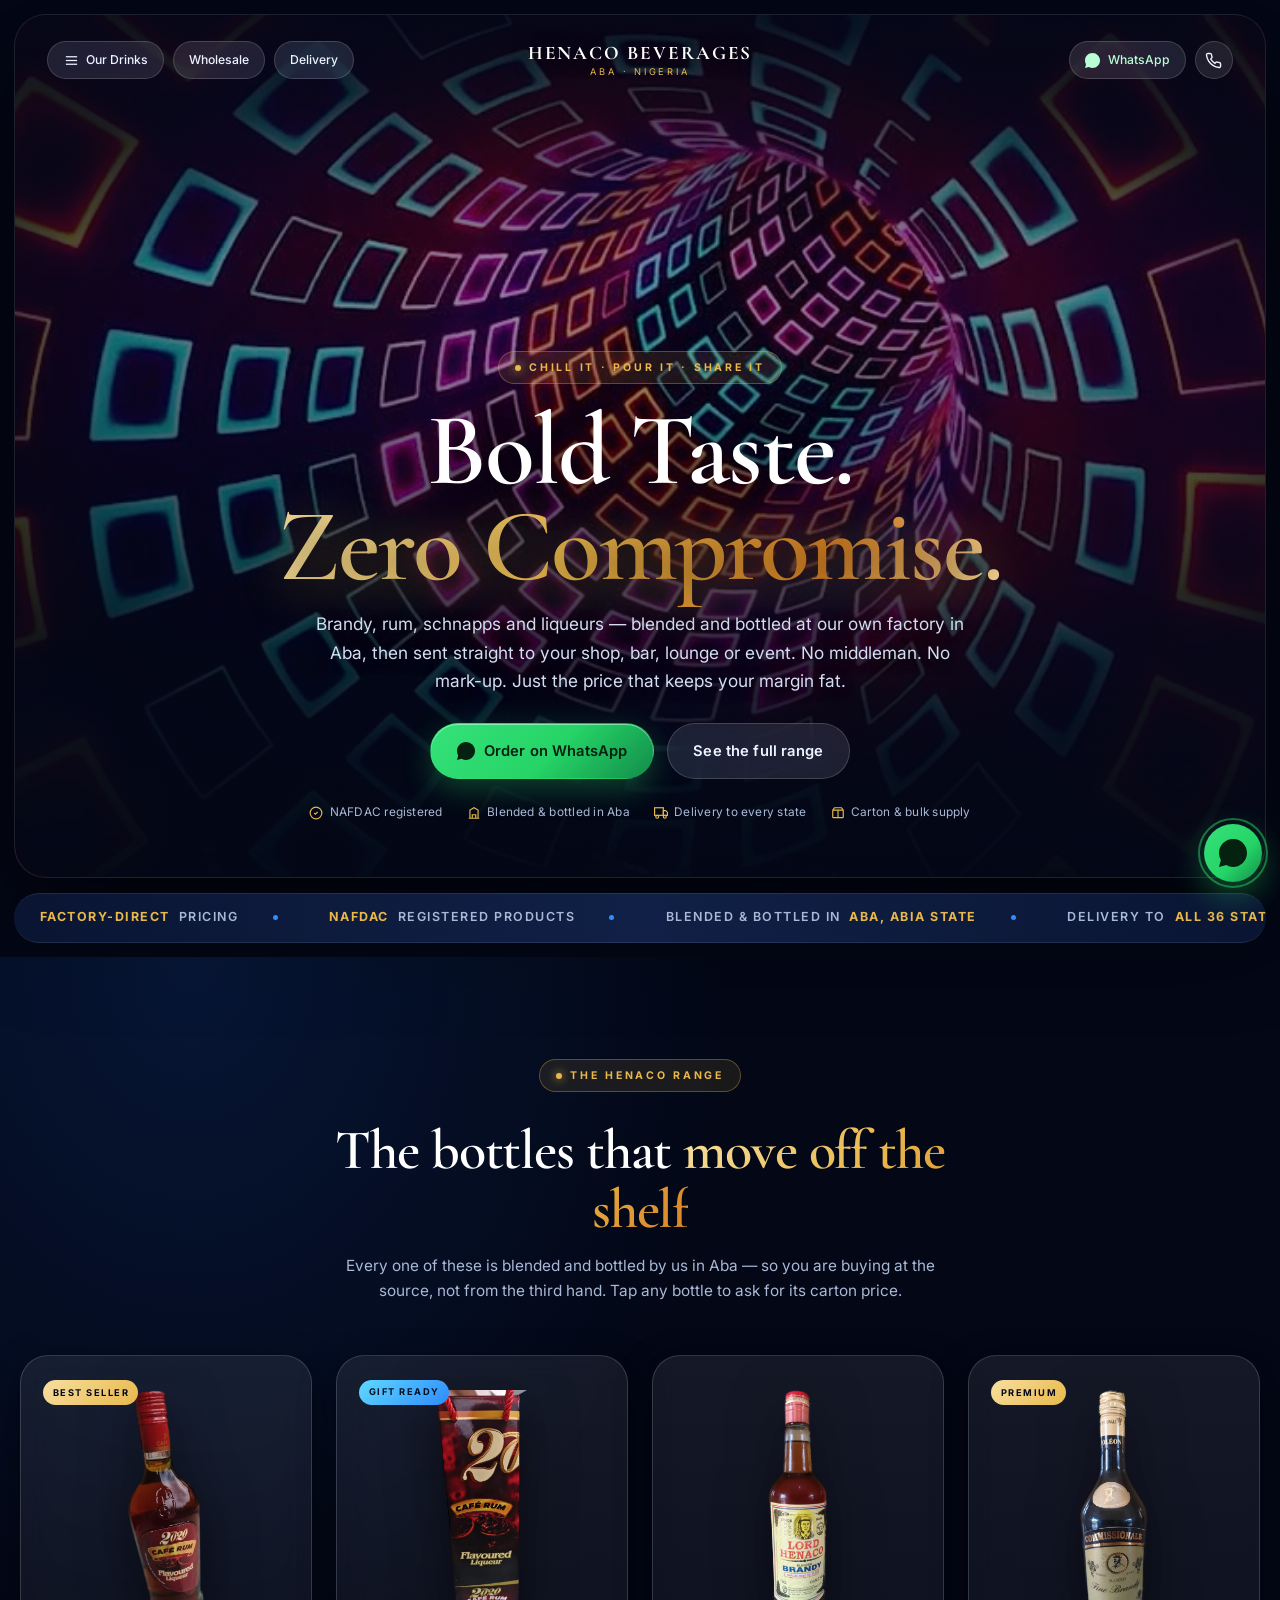
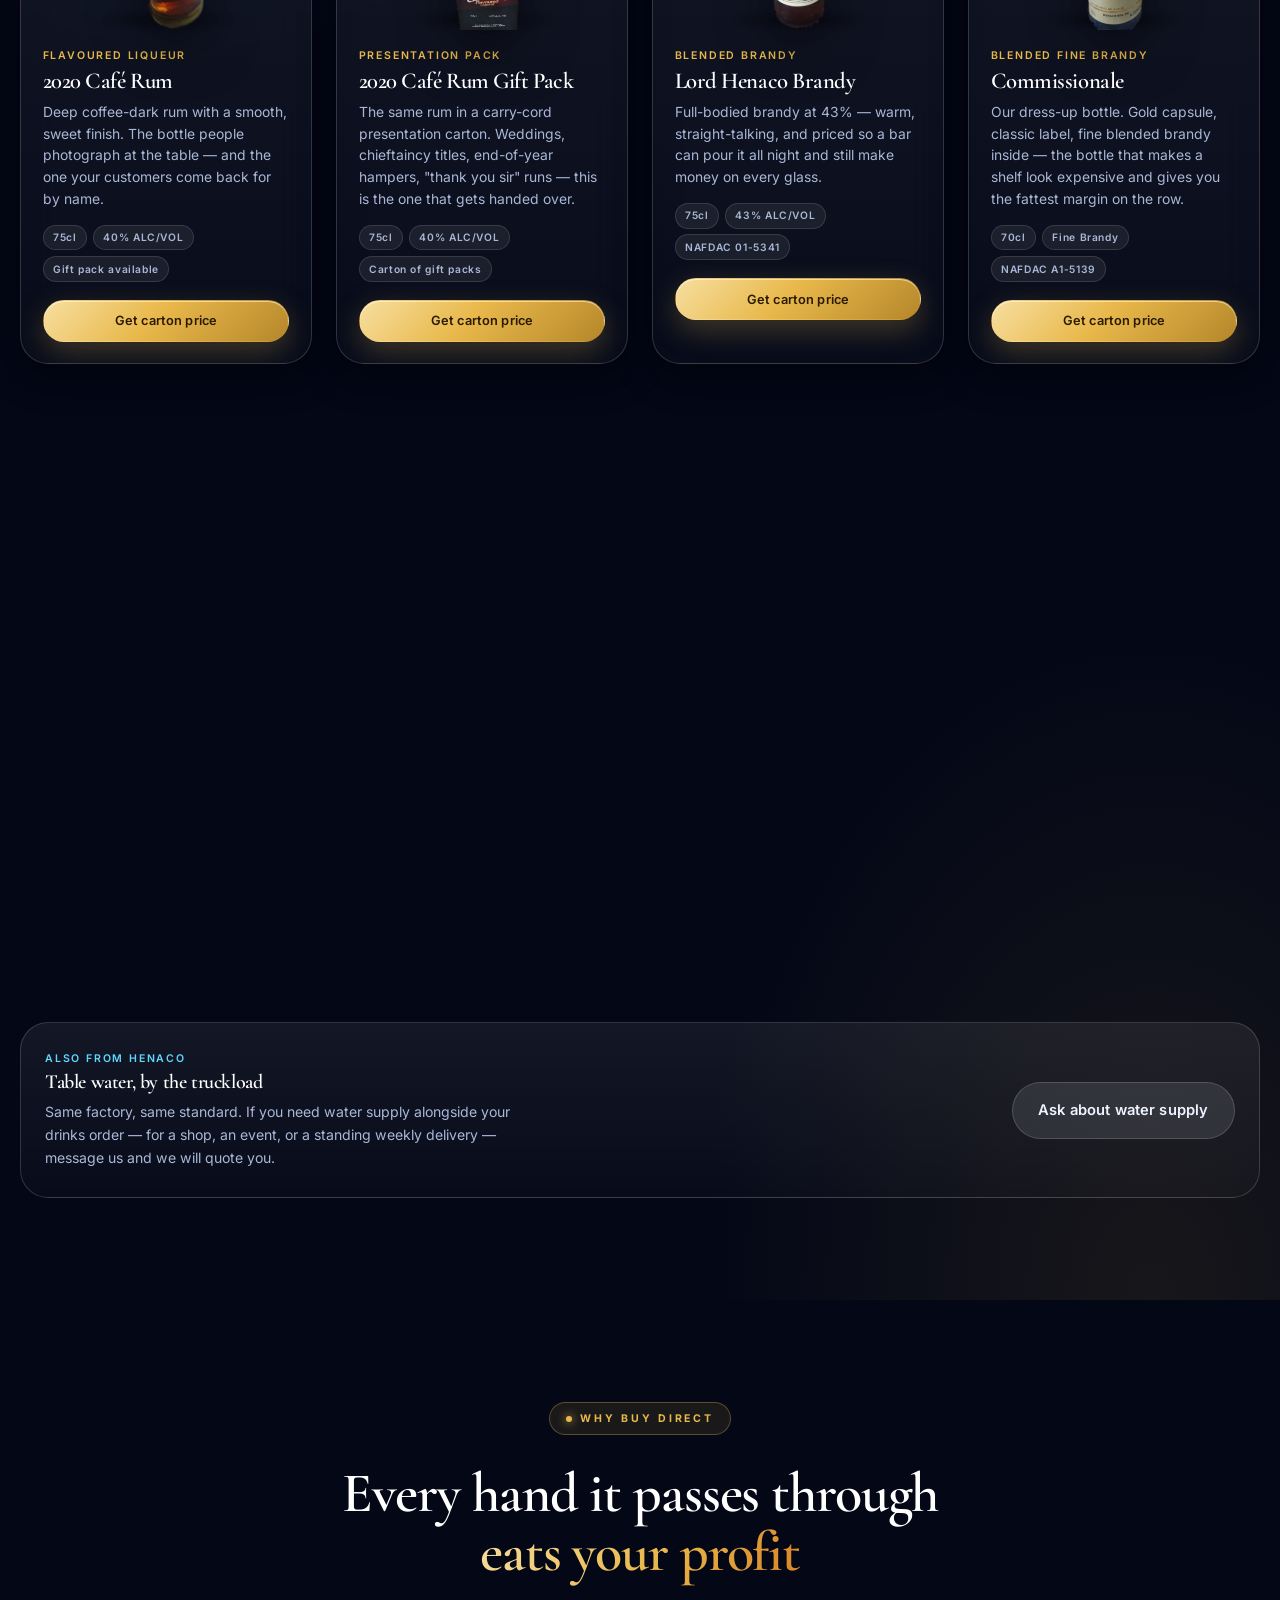
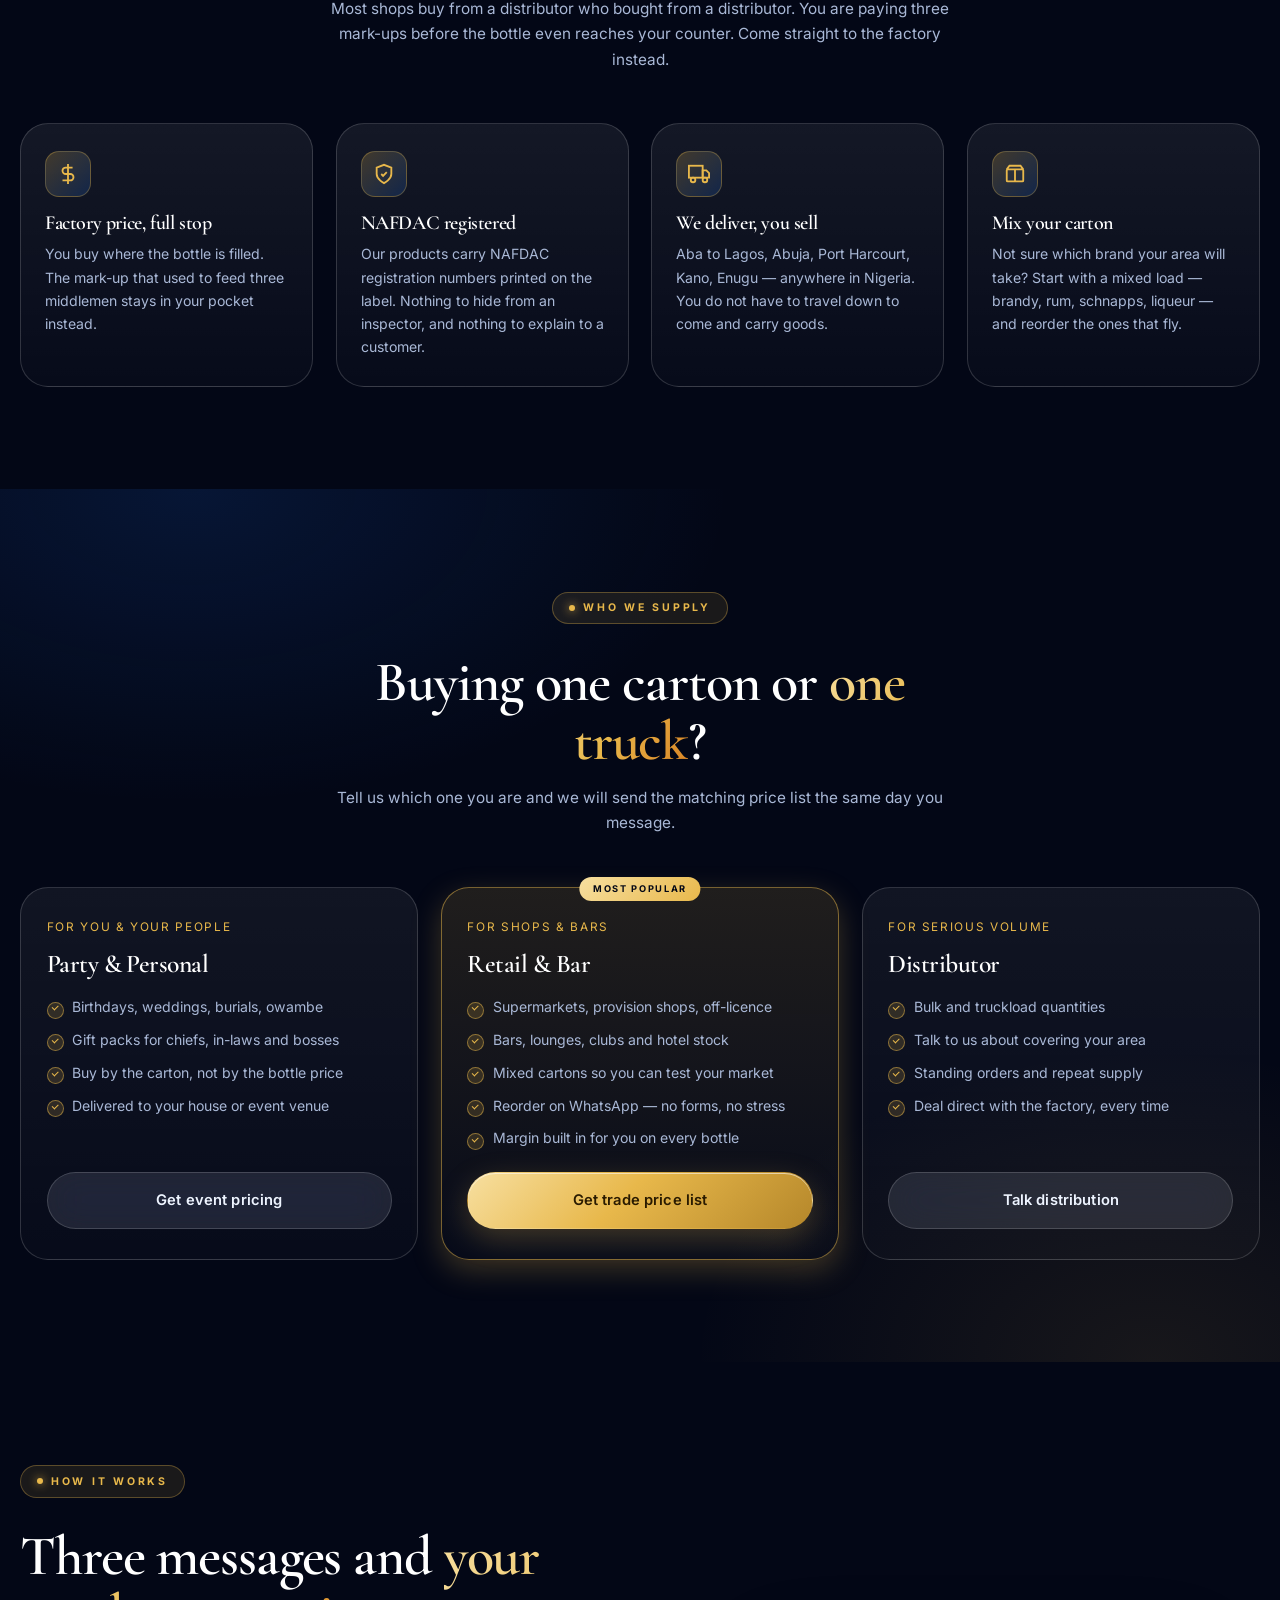
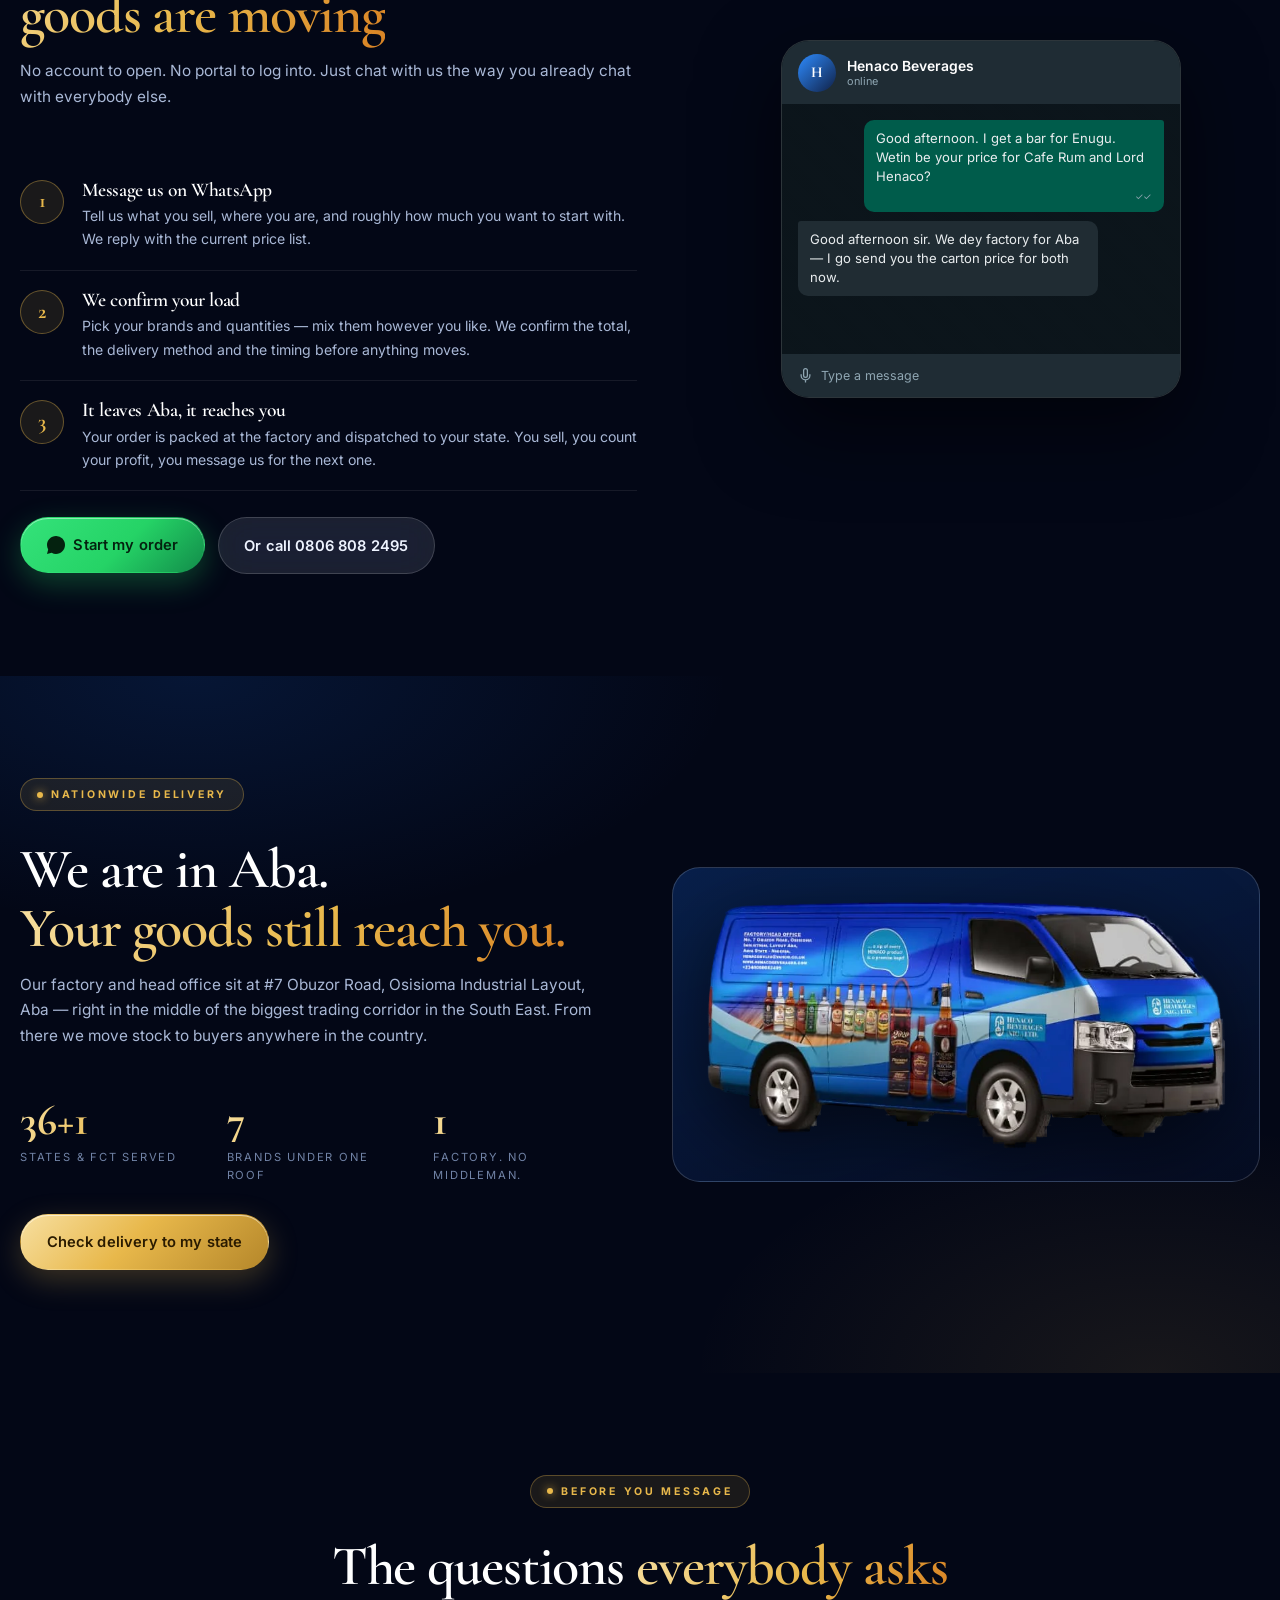
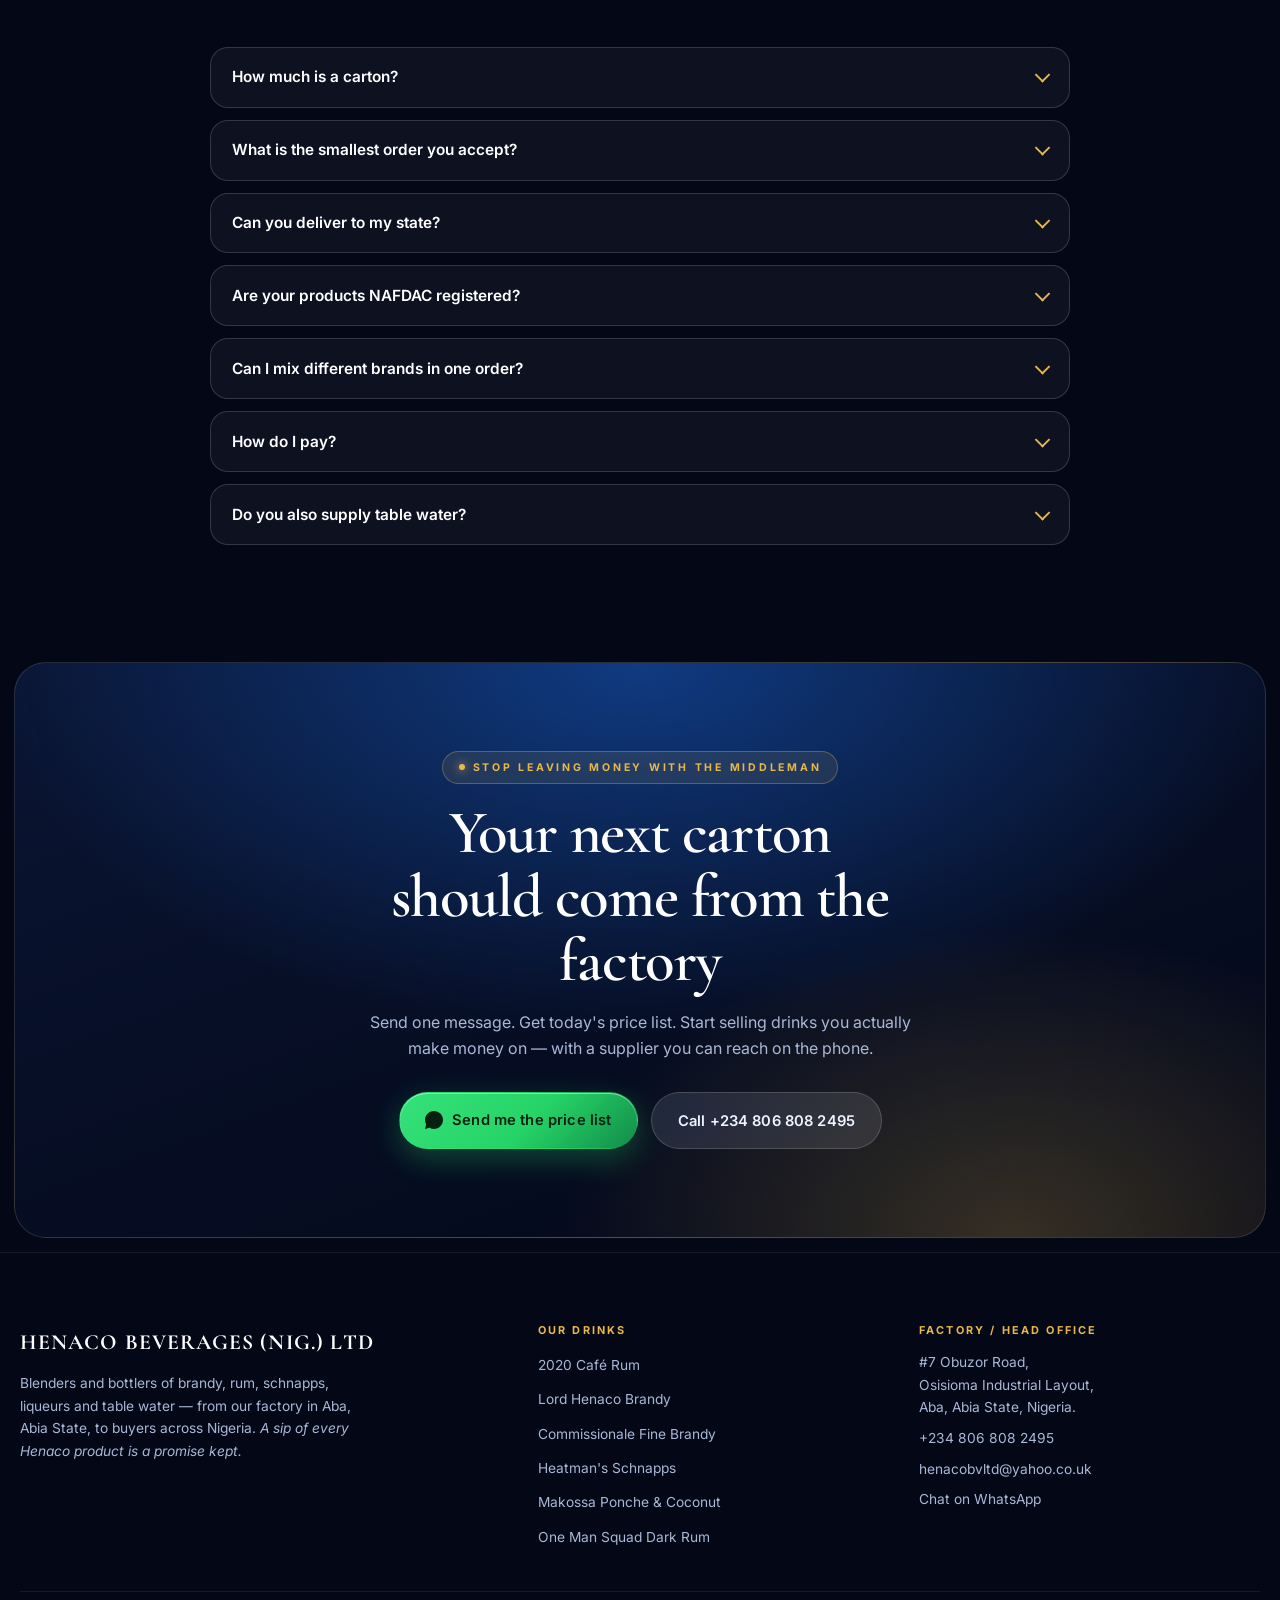
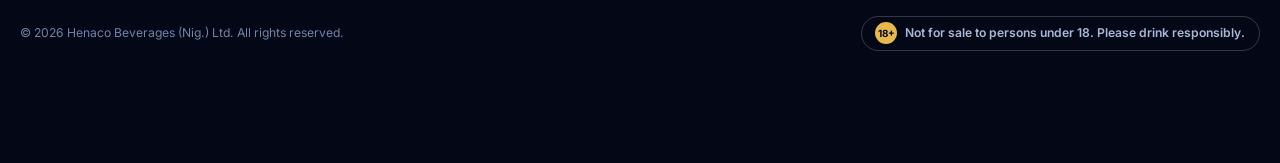
==== index.html @ 22e49f7f "feat: Henaco Beverages sales site Single-page, static, conversion-focused site for Henaco Beverages " ====
<!DOCTYPE html>
<html lang="en-NG">
<head>
<meta charset="UTF-8" />
<meta name="viewport" content="width=device-width, initial-scale=1.0" />
<meta name="theme-color" content="#060D24" />
<meta name="format-detection" content="telephone=yes" />

<title>Henaco Beverages — Brandy, Rum, Schnapps &amp; Liqueurs Direct From Our Aba Factory</title>
<meta name="description" content="Buy NAFDAC-registered brandy, rum, schnapps and liqueurs direct from the Henaco Beverages factory in Aba, Abia State. Factory prices for shops, bars, lounges and event planners. Delivery nationwide. Order on WhatsApp." />
<link rel="canonical" href="https://www.henacobeverages.com/" />

<meta property="og:type" content="website" />
<meta property="og:title" content="Henaco Beverages — Factory-Direct Spirits From Aba, Nigeria" />
<meta property="og:description" content="Brandy, rum, schnapps and liqueurs blended and bottled in Aba. Factory prices, NAFDAC registered, delivered nationwide. Order on WhatsApp." />
<meta property="og:url" content="https://www.henacobeverages.com/" />
<meta property="og:image" content="https://www.henacobeverages.com/images/scenes/refresh-poster.webp" />
<meta property="og:locale" content="en_NG" />
<meta name="twitter:card" content="summary_large_image" />

<link rel="preconnect" href="https://fonts.googleapis.com">
<link rel="preconnect" href="https://fonts.gstatic.com" crossorigin>
<link href="https://fonts.googleapis.com/css2?family=Cormorant+Garamond:wght@500;600;700&family=Inter:wght@400;500;600;700&display=swap" rel="stylesheet">
<link rel="stylesheet" href="css/theme.css" />
<link rel="icon" type="image/svg+xml" href="data:image/svg+xml,%3Csvg xmlns='http://www.w3.org/2000/svg' viewBox='0 0 100 100'%3E%3Crect width='100' height='100' rx='22' fill='%231763D6'/%3E%3Ctext x='50' y='68' font-family='Georgia' font-size='56' fill='%23E8B84B' text-anchor='middle' font-weight='700'%3EH%3C/text%3E%3C/svg%3E">

<script type="application/ld+json">
{
  "@context": "https://schema.org",
  "@type": ["LocalBusiness", "Distillery"],
  "@id": "https://www.henacobeverages.com/#business",
  "name": "Henaco Beverages (Nig.) Ltd",
  "url": "https://www.henacobeverages.com/",
  "telephone": "+2348068082495",
  "email": "henacobvltd@yahoo.co.uk",
  "image": "https://www.henacobeverages.com/images/scenes/refresh-poster.webp",
  "slogan": "Bold taste. Zero compromise.",
  "address": {
    "@type": "PostalAddress",
    "streetAddress": "#7 Obuzor Road, Osisioma Industrial Layout",
    "addressLocality": "Aba",
    "addressRegion": "Abia State",
    "addressCountry": "NG"
  },
  "areaServed": { "@type": "Country", "name": "Nigeria" },
  "makesOffer": [
    { "@type": "Offer", "itemOffered": { "@type": "Product", "name": "2020 Cafe Rum Flavoured Liqueur" } },
    { "@type": "Offer", "itemOffered": { "@type": "Product", "name": "Lord Henaco Blended Brandy" } },
    { "@type": "Offer", "itemOffered": { "@type": "Product", "name": "Commissionale Blended Fine Brandy" } },
    { "@type": "Offer", "itemOffered": { "@type": "Product", "name": "Heatman's Aromatic Schnapps" } },
    { "@type": "Offer", "itemOffered": { "@type": "Product", "name": "Makossa Blended Ponche Liqueur" } },
    { "@type": "Offer", "itemOffered": { "@type": "Product", "name": "Makossa Coconut Liqueur" } },
    { "@type": "Offer", "itemOffered": { "@type": "Product", "name": "One Man Squad Blended Dark Rum" } }
  ]
}
</script>
</head>
<body>

<!-- ============================================================
     HERO — neon vortex, bottles pulled into the tunnel
     ============================================================ -->
<header class="hero" id="top">
  <video class="hero-video" id="heroVideo"
         autoplay muted loop playsinline preload="none"
         poster="video/hero-vortex-poster.jpg"
         aria-hidden="true" tabindex="-1">
    <source src="video/hero-vortex.mp4" type="video/mp4">
  </video>

  <!-- bottles fly into the tunnel mouth from here (built by js/app.js) -->
  <div class="portal-layer" id="portalLayer" aria-hidden="true"></div>

  <div class="hero-bar">
    <div class="hero-bar-left">
      <a class="glass-chip is-menu" href="#products">
        <svg viewBox="0 0 24 24" fill="none" stroke="currentColor" stroke-width="2"><line x1="3" y1="12" x2="21" y2="12"/><line x1="3" y1="6" x2="21" y2="6"/><line x1="3" y1="18" x2="21" y2="18"/></svg>
        Our Drinks
      </a>
      <a class="glass-chip" href="#wholesale">Wholesale</a>
      <a class="glass-chip" href="#delivery">Delivery</a>
    </div>

    <div class="brandmark">
      <strong>Henaco Beverages</strong>
      <small>Aba · Nigeria</small>
    </div>

    <div class="hero-bar-right">
      <a class="glass-chip is-wa" data-wa="Hello Henaco Beverages, I saw your website and I want to place an order. Please send me your current price list." href="#" target="_blank" rel="noopener">
        <svg viewBox="0 0 24 24" fill="currentColor"><path d="M20.52 3.48A11.78 11.78 0 0 0 12 0C5.37 0 0 5.37 0 12c0 2.11.55 4.17 1.6 5.99L0 24l6.2-1.63A11.95 11.95 0 0 0 12 24c6.63 0 12-5.37 12-12 0-3.2-1.25-6.21-3.48-8.52z"/></svg>
        WhatsApp
      </a>
      <a class="glass-icon-btn" href="tel:+2348068082495" aria-label="Call Henaco Beverages">
        <svg viewBox="0 0 24 24" fill="none" stroke="currentColor" stroke-width="2"><path d="M22 16.92v3a2 2 0 0 1-2.18 2 19.79 19.79 0 0 1-8.63-3.07 19.5 19.5 0 0 1-6-6 19.79 19.79 0 0 1-3.07-8.67A2 2 0 0 1 4.11 2h3a2 2 0 0 1 2 1.72c.13.96.37 1.9.72 2.8a2 2 0 0 1-.45 2.11L8.09 9.91a16 16 0 0 0 6 6l1.27-1.27a2 2 0 0 1 2.11-.45c.9.35 1.84.59 2.8.72A2 2 0 0 1 22 16.92z"/></svg>
      </a>
    </div>
  </div>

  <div class="hero-body">
    <span class="eyebrow">Chill it · Pour it · Share it</span>
    <h1>Bold Taste.<br><span class="glow">Zero Compromise.</span></h1>
    <p class="sub">
      Brandy, rum, schnapps and liqueurs — blended and bottled at our own factory
      in Aba, then sent straight to your shop, bar, lounge or event.
      No middleman. No mark-up. Just the price that keeps your margin fat.
    </p>

    <div class="btn-row">
      <a class="btn btn-whatsapp" data-wa="Hello Henaco Beverages, I saw your website and I want to place an order. Please send me your current price list." href="#" target="_blank" rel="noopener">
        <svg viewBox="0 0 24 24" fill="currentColor"><path d="M20.52 3.48A11.78 11.78 0 0 0 12 0C5.37 0 0 5.37 0 12c0 2.11.55 4.17 1.6 5.99L0 24l6.2-1.63A11.95 11.95 0 0 0 12 24c6.63 0 12-5.37 12-12 0-3.2-1.25-6.21-3.48-8.52z"/></svg>
        Order on WhatsApp
      </a>
      <a class="btn btn-glass" href="#products">See the full range</a>
    </div>

    <div class="hero-proof">
      <span><svg viewBox="0 0 24 24" fill="none" stroke="currentColor" stroke-width="2"><path d="M9 12l2 2 4-4"/><circle cx="12" cy="12" r="10"/></svg> NAFDAC registered</span>
      <span><svg viewBox="0 0 24 24" fill="none" stroke="currentColor" stroke-width="2"><path d="M3 21h18M5 21V7l7-4 7 4v14M9 21v-6h6v6"/></svg> Blended &amp; bottled in Aba</span>
      <span><svg viewBox="0 0 24 24" fill="none" stroke="currentColor" stroke-width="2"><rect x="1" y="3" width="15" height="13"/><path d="M16 8h4l3 3v5h-7z"/><circle cx="5.5" cy="18.5" r="2.5"/><circle cx="18.5" cy="18.5" r="2.5"/></svg> Delivery to every state</span>
      <span><svg viewBox="0 0 24 24" fill="none" stroke="currentColor" stroke-width="2"><path d="M20 7H4a1 1 0 0 0-1 1v11a1 1 0 0 0 1 1h16a1 1 0 0 0 1-1V8a1 1 0 0 0-1-1zM3 7l3-4h12l3 4M12 7v13"/></svg> Carton &amp; bulk supply</span>
    </div>
  </div>
</header>

<!-- ============================================================
     TRUST MARQUEE
     ============================================================ -->
<div class="marquee" aria-hidden="true">
  <div class="marquee-track" id="marqueeTrack">
    <span><b>Factory-direct</b> pricing</span>
    <span><b>NAFDAC</b> registered products</span>
    <span>Blended &amp; bottled in <b>Aba, Abia State</b></span>
    <span>Delivery to <b>all 36 states + FCT</b></span>
    <span><b>7 brands</b>, one supplier</span>
    <span>Mixed cartons <b>welcome</b></span>
    <span>Bars · Lounges · Supermarkets · <b>Event planners</b></span>
  </div>
</div>

<!-- ============================================================
     PRODUCTS
     ============================================================ -->
<main>
<section class="section section-tint" id="products">
  <div class="container">
    <div class="section-head center reveal">
      <span class="eyebrow">The Henaco range</span>
      <h2>The bottles that <span class="glow">move off the shelf</span></h2>
      <p>
        Every one of these is blended and bottled by us in Aba — so you are buying at the
        source, not from the third hand. Tap any bottle to ask for its carton price.
      </p>
    </div>

    <div class="grid prod-grid" id="prodGrid">

      <article class="prod reveal" data-tilt>
        <div class="prod-media">
          <span class="prod-tag">Best seller</span>
          <img src="images/products/cafe-rum-2020.webp" alt="2020 Café Rum Flavoured Liqueur, 75cl bottle" loading="lazy" width="286" height="869">
        </div>
        <span class="kind">Flavoured Liqueur</span>
        <h3>2020 Café Rum</h3>
        <p class="pitch">Deep coffee-dark rum with a smooth, sweet finish. The bottle people photograph at the table — and the one your customers come back for by name.</p>
        <div class="prod-spec"><b>75cl</b><b>40% ALC/VOL</b><b>Gift pack available</b></div>
        <a class="btn btn-gold btn-sm" data-wa="Hello Henaco Beverages, please send me the carton price for 2020 Café Rum (75cl)." href="#" target="_blank" rel="noopener">Get carton price</a>
      </article>

      <article class="prod reveal" data-tilt>
        <div class="prod-media">
          <span class="prod-tag cool">Gift ready</span>
          <img src="images/products/cafe-rum-giftpack.webp" alt="2020 Café Rum presentation gift carton with carry cord" loading="lazy" width="346" height="900">
        </div>
        <span class="kind">Presentation Pack</span>
        <h3>2020 Café Rum Gift Pack</h3>
        <p class="pitch">The same rum in a carry-cord presentation carton. Weddings, chieftaincy titles, end-of-year hampers, "thank you sir" runs — this is the one that gets handed over.</p>
        <div class="prod-spec"><b>75cl</b><b>40% ALC/VOL</b><b>Carton of gift packs</b></div>
        <a class="btn btn-gold btn-sm" data-wa="Hello Henaco Beverages, please send me the carton price for the 2020 Café Rum Gift Pack." href="#" target="_blank" rel="noopener">Get carton price</a>
      </article>

      <article class="prod reveal" data-tilt>
        <div class="prod-media">
          <img src="images/products/lord-henaco-brandy.webp" alt="Lord Henaco Blended Brandy, 75cl bottle" loading="lazy" width="228" height="900">
        </div>
        <span class="kind">Blended Brandy</span>
        <h3>Lord Henaco Brandy</h3>
        <p class="pitch">Full-bodied brandy at 43% — warm, straight-talking, and priced so a bar can pour it all night and still make money on every glass.</p>
        <div class="prod-spec"><b>75cl</b><b>43% ALC/VOL</b><b>NAFDAC 01-5341</b></div>
        <a class="btn btn-gold btn-sm" data-wa="Hello Henaco Beverages, please send me the carton price for Lord Henaco Blended Brandy (75cl)." href="#" target="_blank" rel="noopener">Get carton price</a>
      </article>

      <article class="prod reveal" data-tilt>
        <div class="prod-media">
          <span class="prod-tag">Premium</span>
          <img src="images/products/commissionale-brandy.webp" alt="Commissionale Blended Fine Brandy, 70cl bottle" loading="lazy" width="257" height="900">
        </div>
        <span class="kind">Blended Fine Brandy</span>
        <h3>Commissionale</h3>
        <p class="pitch">Our dress-up bottle. Gold capsule, classic label, fine blended brandy inside — the bottle that makes a shelf look expensive and gives you the fattest margin on the row.</p>
        <div class="prod-spec"><b>70cl</b><b>Fine Brandy</b><b>NAFDAC A1-5139</b></div>
        <a class="btn btn-gold btn-sm" data-wa="Hello Henaco Beverages, please send me the carton price for Commissionale Blended Fine Brandy (70cl)." href="#" target="_blank" rel="noopener">Get carton price</a>
      </article>

      <article class="prod reveal" data-tilt>
        <div class="prod-media">
          <img src="images/products/heatmans-schnapps.webp" alt="Heatman's Aromatic Schnapps in green carton, 750ml" loading="lazy" width="277" height="772">
        </div>
        <span class="kind">Aromatic Schnapps</span>
        <h3>Heatman's Schnapps</h3>
        <p class="pitch">The ceremony bottle. Kola, introductions, libation, village meetings — when the elders ask for schnapps, this is the carton that never comes back unsold.</p>
        <div class="prod-spec"><b>750ml</b><b>40% ALC/VOL</b><b>NAFDAC 01-0160</b></div>
        <a class="btn btn-gold btn-sm" data-wa="Hello Henaco Beverages, please send me the carton price for Heatman's Aromatic Schnapps (750ml)." href="#" target="_blank" rel="noopener">Get carton price</a>
      </article>

      <article class="prod reveal" data-tilt>
        <div class="prod-media">
          <img src="images/products/makossa-ponche.webp" alt="Makossa Blended Ponche Liqueur bottle" loading="lazy" width="237" height="900">
        </div>
        <span class="kind">Blended Liqueur</span>
        <h3>Makossa Ponche</h3>
        <p class="pitch">Soft, sweet and easy — the bottle that brings in the customers who say they "don't drink strong things". Moves fastest at owambe, birthdays and Sunday hangouts.</p>
        <div class="prod-spec"><b>Ponche Liqueur</b><b>Party favourite</b></div>
        <a class="btn btn-gold btn-sm" data-wa="Hello Henaco Beverages, please send me the carton price for Makossa Blended Ponche Liqueur." href="#" target="_blank" rel="noopener">Get carton price</a>
      </article>

      <article class="prod reveal" data-tilt>
        <div class="prod-media">
          <img src="images/products/makossa-coconut.webp" alt="Makossa Coconut Liqueur bottle" loading="lazy" width="236" height="900">
        </div>
        <span class="kind">Coconut Liqueur</span>
        <h3>Makossa Coconut</h3>
        <p class="pitch">Cool, creamy coconut. Serve it chilled, mix it, or pour it over ice — the bottle the ladies at the table point at first. Stock it beside the Ponche and watch both go.</p>
        <div class="prod-spec"><b>Coconut Liqueur</b><b>NAFDAC 01-3448</b></div>
        <a class="btn btn-gold btn-sm" data-wa="Hello Henaco Beverages, please send me the carton price for Makossa Coconut Liqueur." href="#" target="_blank" rel="noopener">Get carton price</a>
      </article>

      <article class="prod reveal" data-tilt>
        <div class="prod-media">
          <span class="prod-tag">45% strong</span>
          <img src="images/products/one-man-squad.webp" alt="One Man Squad Blended Dark Rum bottle" loading="lazy" width="232" height="900">
        </div>
        <span class="kind">Blended Dark Rum</span>
        <h3>One Man Squad</h3>
        <p class="pitch">45% and proud of it. For the customer who wants something with shoulders — the small bottle that leaves the counter faster than you can restock the fridge.</p>
        <div class="prod-spec"><b>Dark Rum</b><b>45% ALC/VOL</b><b>High rotation</b></div>
        <a class="btn btn-gold btn-sm" data-wa="Hello Henaco Beverages, please send me the carton price for One Man Squad Blended Dark Rum." href="#" target="_blank" rel="noopener">Get carton price</a>
      </article>

    </div>

    <!-- water line -->
    <div class="why reveal" style="margin-top:1.5rem; display:flex; flex-wrap:wrap; align-items:center; gap:1.2rem; justify-content:space-between;">
      <div style="flex:1 1 320px;">
        <span class="kind" style="display:block;font-family:var(--sans);font-size:.66rem;font-weight:600;letter-spacing:.17em;text-transform:uppercase;color:var(--c-cyan);">Also from Henaco</span>
        <h3 style="margin-top:.3rem;">Table water, by the truckload</h3>
        <p style="font-size:.88rem;color:var(--c-ink-soft);margin-top:.4rem;max-width:52ch;">
          Same factory, same standard. If you need water supply alongside your drinks order —
          for a shop, an event, or a standing weekly delivery — message us and we will quote you.
        </p>
      </div>
      <a class="btn btn-glass" data-wa="Hello Henaco Beverages, I would like to ask about your table water supply and pricing." href="#" target="_blank" rel="noopener">Ask about water supply</a>
    </div>
  </div>
</section>

<!-- ============================================================
     WHY BUY DIRECT
     ============================================================ -->
<section class="section" id="why">
  <div class="container">
    <div class="section-head center reveal">
      <span class="eyebrow">Why buy direct</span>
      <h2>Every hand it passes through <span class="glow">eats your profit</span></h2>
      <p>Most shops buy from a distributor who bought from a distributor. You are paying three mark-ups before the bottle even reaches your counter. Come straight to the factory instead.</p>
    </div>

    <div class="grid grid-4">
      <div class="why reveal">
        <div class="why-ico"><svg viewBox="0 0 24 24" fill="none" stroke="currentColor" stroke-width="2"><path d="M12 1v22M17 5H9.5a3.5 3.5 0 0 0 0 7h5a3.5 3.5 0 0 1 0 7H6"/></svg></div>
        <h3>Factory price, full stop</h3>
        <p>You buy where the bottle is filled. The mark-up that used to feed three middlemen stays in your pocket instead.</p>
      </div>
      <div class="why reveal">
        <div class="why-ico"><svg viewBox="0 0 24 24" fill="none" stroke="currentColor" stroke-width="2"><path d="M12 22s8-4 8-10V5l-8-3-8 3v7c0 6 8 10 8 10z"/><path d="M9 12l2 2 4-4"/></svg></div>
        <h3>NAFDAC registered</h3>
        <p>Our products carry NAFDAC registration numbers printed on the label. Nothing to hide from an inspector, and nothing to explain to a customer.</p>
      </div>
      <div class="why reveal">
        <div class="why-ico"><svg viewBox="0 0 24 24" fill="none" stroke="currentColor" stroke-width="2"><rect x="1" y="3" width="15" height="13"/><path d="M16 8h4l3 3v5h-7z"/><circle cx="5.5" cy="18.5" r="2.5"/><circle cx="18.5" cy="18.5" r="2.5"/></svg></div>
        <h3>We deliver, you sell</h3>
        <p>Aba to Lagos, Abuja, Port Harcourt, Kano, Enugu — anywhere in Nigeria. You do not have to travel down to come and carry goods.</p>
      </div>
      <div class="why reveal">
        <div class="why-ico"><svg viewBox="0 0 24 24" fill="none" stroke="currentColor" stroke-width="2"><path d="M20 7H4a1 1 0 0 0-1 1v11a1 1 0 0 0 1 1h16a1 1 0 0 0 1-1V8a1 1 0 0 0-1-1zM3 7l3-4h12l3 4M12 7v13"/></svg></div>
        <h3>Mix your carton</h3>
        <p>Not sure which brand your area will take? Start with a mixed load — brandy, rum, schnapps, liqueur — and reorder the ones that fly.</p>
      </div>
    </div>
  </div>
</section>

<!-- ============================================================
     WHOLESALE TIERS
     ============================================================ -->
<section class="section section-tint" id="wholesale">
  <div class="container">
    <div class="section-head center reveal">
      <span class="eyebrow">Who we supply</span>
      <h2>Buying one carton or <span class="glow">one truck</span>?</h2>
      <p>Tell us which one you are and we will send the matching price list the same day you message.</p>
    </div>

    <div class="grid grid-3">
      <div class="tier reveal">
        <span class="who">For you &amp; your people</span>
        <h3>Party &amp; Personal</h3>
        <ul>
          <li>Birthdays, weddings, burials, owambe</li>
          <li>Gift packs for chiefs, in-laws and bosses</li>
          <li>Buy by the carton, not by the bottle price</li>
          <li>Delivered to your house or event venue</li>
        </ul>
        <a class="btn btn-glass" data-wa="Hello Henaco Beverages, I want to buy for a personal event. Please send me your price list." href="#" target="_blank" rel="noopener">Get event pricing</a>
      </div>

      <div class="tier featured reveal">
        <span class="tier-badge">Most popular</span>
        <span class="who">For shops &amp; bars</span>
        <h3>Retail &amp; Bar</h3>
        <ul>
          <li>Supermarkets, provision shops, off-licence</li>
          <li>Bars, lounges, clubs and hotel stock</li>
          <li>Mixed cartons so you can test your market</li>
          <li>Reorder on WhatsApp — no forms, no stress</li>
          <li>Margin built in for you on every bottle</li>
        </ul>
        <a class="btn btn-gold" data-wa="Hello Henaco Beverages, I run a shop/bar and I want your retail price list and minimum order." href="#" target="_blank" rel="noopener">Get trade price list</a>
      </div>

      <div class="tier reveal">
        <span class="who">For serious volume</span>
        <h3>Distributor</h3>
        <ul>
          <li>Bulk and truckload quantities</li>
          <li>Talk to us about covering your area</li>
          <li>Standing orders and repeat supply</li>
          <li>Deal direct with the factory, every time</li>
        </ul>
        <a class="btn btn-glass" data-wa="Hello Henaco Beverages, I am interested in becoming a distributor. Please send me your bulk terms." href="#" target="_blank" rel="noopener">Talk distribution</a>
      </div>
    </div>
  </div>
</section>

<!-- ============================================================
     HOW TO ORDER
     ============================================================ -->
<section class="section" id="order">
  <div class="container">
    <div class="order-layout">
      <div class="reveal">
        <div class="section-head">
          <span class="eyebrow">How it works</span>
          <h2>Three messages and <span class="glow">your goods are moving</span></h2>
          <p>No account to open. No portal to log into. Just chat with us the way you already chat with everybody else.</p>
        </div>

        <div class="step">
          <div class="step-n">1</div>
          <div>
            <h3>Message us on WhatsApp</h3>
            <p>Tell us what you sell, where you are, and roughly how much you want to start with. We reply with the current price list.</p>
          </div>
        </div>
        <div class="step">
          <div class="step-n">2</div>
          <div>
            <h3>We confirm your load</h3>
            <p>Pick your brands and quantities — mix them however you like. We confirm the total, the delivery method and the timing before anything moves.</p>
          </div>
        </div>
        <div class="step">
          <div class="step-n">3</div>
          <div>
            <h3>It leaves Aba, it reaches you</h3>
            <p>Your order is packed at the factory and dispatched to your state. You sell, you count your profit, you message us for the next one.</p>
          </div>
        </div>

        <div class="btn-row" style="margin-top:1.6rem;">
          <a class="btn btn-whatsapp" data-wa="Hello Henaco Beverages, I want to start an order. Please send me your price list." href="#" target="_blank" rel="noopener">
            <svg viewBox="0 0 24 24" fill="currentColor"><path d="M20.52 3.48A11.78 11.78 0 0 0 12 0C5.37 0 0 5.37 0 12c0 2.11.55 4.17 1.6 5.99L0 24l6.2-1.63A11.95 11.95 0 0 0 12 24c6.63 0 12-5.37 12-12 0-3.2-1.25-6.21-3.48-8.52z"/></svg>
            Start my order
          </a>
          <a class="btn btn-glass" href="tel:+2348068082495">Or call 0806 808 2495</a>
        </div>
      </div>

      <div class="reveal">
        <div class="wa-mock" id="waMock">
          <div class="wa-head">
            <div class="wa-av">H</div>
            <div class="wa-name">Henaco Beverages
              <small>online</small>
            </div>
          </div>
          <div class="wa-body" id="waBody"></div>
          <div class="wa-foot">
            <svg viewBox="0 0 24 24" fill="none" stroke="currentColor" stroke-width="2" style="width:15px;height:15px;"><path d="M12 1a3 3 0 0 0-3 3v8a3 3 0 0 0 6 0V4a3 3 0 0 0-3-3z"/><path d="M19 10v2a7 7 0 0 1-14 0v-2M12 19v4"/></svg>
            Type a message
          </div>
        </div>
      </div>
    </div>
  </div>
</section>

<!-- ============================================================
     DELIVERY
     ============================================================ -->
<section class="section section-tint" id="delivery">
  <div class="container">
    <div class="split">
      <div class="reveal">
        <div class="section-head">
          <span class="eyebrow">Nationwide delivery</span>
          <h2>We are in Aba.<br><span class="glow">Your goods still reach you.</span></h2>
          <p>
            Our factory and head office sit at #7 Obuzor Road, Osisioma Industrial Layout, Aba —
            right in the middle of the biggest trading corridor in the South East.
            From there we move stock to buyers anywhere in the country.
          </p>
        </div>
        <div class="stat-row">
          <div class="stat"><b>36+1</b><span>States &amp; FCT served</span></div>
          <div class="stat"><b>7</b><span>Brands under one roof</span></div>
          <div class="stat"><b>1</b><span>Factory. No middleman.</span></div>
        </div>
        <div class="btn-row" style="margin-top:1.8rem;">
          <a class="btn btn-gold" data-wa="Hello Henaco Beverages, I want to confirm delivery to my location. My state is: " href="#" target="_blank" rel="noopener">Check delivery to my state</a>
        </div>
      </div>
      <div class="split-media reveal">
        <img src="images/products/delivery-van.webp" alt="Henaco Beverages branded delivery van" loading="lazy" width="775" height="370">
      </div>
    </div>
  </div>
</section>

<!-- ============================================================
     FAQ
     ============================================================ -->
<section class="section" id="faq">
  <div class="container">
    <div class="section-head center reveal">
      <span class="eyebrow">Before you message</span>
      <h2>The questions <span class="glow">everybody asks</span></h2>
    </div>

    <div class="faq-list">
      <details class="faq-item reveal">
        <summary>How much is a carton?</summary>
        <div class="faq-a">Prices move with the market, so we do not print them on the site — you would only be reading an old number. Message us on WhatsApp and we will send you the current list for whichever brands you are interested in.</div>
      </details>
      <details class="faq-item reveal">
        <summary>What is the smallest order you accept?</summary>
        <div class="faq-a">Tell us what you need and we will work with you. Whether you are testing one carton for your shop or loading a truck for your area, message us and we will confirm the minimum for your order and your location.</div>
      </details>
      <details class="faq-item reveal">
        <summary>Can you deliver to my state?</summary>
        <div class="faq-a">Yes — we deliver anywhere in Nigeria from our factory in Aba, Abia State. Send us your location on WhatsApp and we will confirm the delivery arrangement and cost for that route.</div>
      </details>
      <details class="faq-item reveal">
        <summary>Are your products NAFDAC registered?</summary>
        <div class="faq-a">Yes. Our products carry NAFDAC registration numbers printed on the labels — for example Heatman's Aromatic Schnapps (01-0160), Makossa Coconut Liqueur (01-3448), Lord Henaco Brandy (01-5341) and Commissionale Fine Brandy (A1-5139).</div>
      </details>
      <details class="faq-item reveal">
        <summary>Can I mix different brands in one order?</summary>
        <div class="faq-a">That is exactly what we recommend for a first order. Take a few cartons across brandy, rum, schnapps and liqueur, see what your customers reach for, then load up on the winners next time.</div>
      </details>
      <details class="faq-item reveal">
        <summary>How do I pay?</summary>
        <div class="faq-a">We will confirm the accepted payment arrangement with you on WhatsApp before your order is packed. Always confirm details directly with us on <a href="tel:+2348068082495">+234 806 808 2495</a> — do not send money to any account that did not come from that number.</div>
      </details>
      <details class="faq-item reveal">
        <summary>Do you also supply table water?</summary>
        <div class="faq-a">Yes — Henaco bottles water as well as spirits. Message us about water supply for your shop, your event or a standing weekly delivery and we will quote you.</div>
      </details>
    </div>
  </div>
</section>
</main>

<!-- ============================================================
     FINAL CTA
     ============================================================ -->
<section class="cta-strip reveal">
  <span class="eyebrow">Stop leaving money with the middleman</span>
  <h2>Your next carton should come <span class="glow">from the factory</span></h2>
  <p>
    Send one message. Get today's price list. Start selling drinks you actually
    make money on — with a supplier you can reach on the phone.
  </p>
  <div class="btn-row">
    <a class="btn btn-whatsapp" data-wa="Hello Henaco Beverages, please send me your current price list. I am ready to order." href="#" target="_blank" rel="noopener">
      <svg viewBox="0 0 24 24" fill="currentColor"><path d="M20.52 3.48A11.78 11.78 0 0 0 12 0C5.37 0 0 5.37 0 12c0 2.11.55 4.17 1.6 5.99L0 24l6.2-1.63A11.95 11.95 0 0 0 12 24c6.63 0 12-5.37 12-12 0-3.2-1.25-6.21-3.48-8.52z"/></svg>
      Send me the price list
    </a>
    <a class="btn btn-glass" href="tel:+2348068082495">Call +234 806 808 2495</a>
  </div>
</section>

<!-- ============================================================
     FOOTER
     ============================================================ -->
<footer class="foot">
  <div class="container">
    <div class="foot-grid">
      <div class="foot-brand">
        <strong>HENACO BEVERAGES (NIG.) LTD</strong>
        <p>
          Blenders and bottlers of brandy, rum, schnapps, liqueurs and table water —
          from our factory in Aba, Abia State, to buyers across Nigeria.
          <em>A sip of every Henaco product is a promise kept.</em>
        </p>
      </div>

      <div>
        <h4>Our drinks</h4>
        <ul>
          <li><a href="#products">2020 Café Rum</a></li>
          <li><a href="#products">Lord Henaco Brandy</a></li>
          <li><a href="#products">Commissionale Fine Brandy</a></li>
          <li><a href="#products">Heatman's Schnapps</a></li>
          <li><a href="#products">Makossa Ponche &amp; Coconut</a></li>
          <li><a href="#products">One Man Squad Dark Rum</a></li>
        </ul>
      </div>

      <div>
        <h4>Factory / Head office</h4>
        <address>
          <span>#7 Obuzor Road,<br>Osisioma Industrial Layout,<br>Aba, Abia State, Nigeria.</span>
          <a href="tel:+2348068082495">+234 806 808 2495</a>
          <a href="mailto:henacobvltd@yahoo.co.uk">henacobvltd@yahoo.co.uk</a>
          <a data-wa="Hello Henaco Beverages, I would like to place an order." href="#" target="_blank" rel="noopener">Chat on WhatsApp</a>
        </address>
      </div>
    </div>

    <div class="foot-bottom">
      <span>&copy; <span id="yr">2026</span> Henaco Beverages (Nig.) Ltd. All rights reserved.</span>
      <span class="age-badge"><b>18+</b> Not for sale to persons under 18. Please drink responsibly.</span>
    </div>
  </div>
</footer>

<!-- floating + sticky CTAs -->
<a class="float-wa" data-wa="Hello Henaco Beverages, I saw your website and I want to place an order." href="#" target="_blank" rel="noopener" aria-label="Chat with Henaco Beverages on WhatsApp">
  <svg viewBox="0 0 24 24" fill="currentColor"><path d="M20.52 3.48A11.78 11.78 0 0 0 12 0C5.37 0 0 5.37 0 12c0 2.11.55 4.17 1.6 5.99L0 24l6.2-1.63A11.95 11.95 0 0 0 12 24c6.63 0 12-5.37 12-12 0-3.2-1.25-6.21-3.48-8.52z"/></svg>
</a>

<div class="mobile-bar">
  <a class="btn btn-glass" href="tel:+2348068082495">Call</a>
  <a class="btn btn-whatsapp" data-wa="Hello Henaco Beverages, please send me your price list. I want to order." href="#" target="_blank" rel="noopener">Order on WhatsApp</a>
</div>

<script src="js/app.js" defer></script>
</body>
</html>
---- css/theme.css ----
/* ============================================================
   HENACO BEVERAGES (NIG.) LTD — theme
   Aba, Abia State · Nationwide delivery
   ============================================================ */

:root {
  /* Brand — pulled from Henaco's own blue/gold marketing */
  --c-navy-950: #030716;
  --c-navy-900: #060D24;
  --c-navy-800: #0A1533;
  --c-navy-700: #102046;
  --c-blue: #1763D6;
  --c-blue-bright: #2E8CFF;
  --c-cyan: #5FD8FF;
  --c-gold: #E8B84B;
  --c-gold-soft: #F7DFA0;
  --c-gold-deep: #B5872A;
  --c-amber: #D98324;

  --c-ink: #EEF4FF;
  --c-ink-soft: #A9B8D6;
  --c-ink-dim: #7183A6;

  --c-glass: rgba(255, 255, 255, 0.06);
  --c-glass-strong: rgba(255, 255, 255, 0.10);
  --c-glass-border: rgba(255, 255, 255, 0.16);
  --c-glass-hi: rgba(255, 255, 255, 0.28);

  --wa: #25D366;

  --serif: "Cormorant Garamond", "Playfair Display", Georgia, serif;
  --sans: "Inter", -apple-system, BlinkMacSystemFont, "Segoe UI", Roboto, sans-serif;

  --r-sm: 12px;
  --r-md: 18px;
  --r-lg: 28px;
  --r-xl: 40px;
  --r-frame: 32px;

  --sh-soft: 0 8px 24px rgba(0, 0, 0, 0.35);
  --sh-glass: 0 12px 36px rgba(0, 0, 0, 0.45);
  --sh-deep: 0 30px 80px rgba(0, 0, 0, 0.55);
  --sh-gold: 0 10px 30px rgba(232, 184, 75, 0.25);

  --maxw: 1240px;
}

* { box-sizing: border-box; margin: 0; padding: 0; }
html { scroll-behavior: smooth; -webkit-text-size-adjust: 100%; }

body {
  font-family: var(--sans);
  color: var(--c-ink);
  background: var(--c-navy-950);
  line-height: 1.65;
  font-size: 16px;
  -webkit-font-smoothing: antialiased;
  -moz-osx-font-smoothing: grayscale;
  overflow-x: hidden;
}

img { max-width: 100%; height: auto; display: block; }
a { color: var(--c-gold); text-decoration: none; transition: color .25s; }
a:hover { color: var(--c-gold-soft); }

h1, h2, h3, h4 {
  font-family: var(--serif);
  font-weight: 600;
  line-height: 1.05;
  letter-spacing: -0.02em;
}

::selection { background: var(--c-gold); color: var(--c-navy-950); }

:focus-visible {
  outline: 2px solid var(--c-gold);
  outline-offset: 3px;
  border-radius: 6px;
}

.container { width: min(100% - 2.5rem, var(--maxw)); margin-inline: auto; }
.sr-only {
  position: absolute; width: 1px; height: 1px; padding: 0;
  overflow: hidden; clip: rect(0 0 0 0); white-space: nowrap; border: 0;
}

/* ============================================================
   BUTTONS
   ============================================================ */
.btn {
  display: inline-flex;
  align-items: center;
  justify-content: center;
  gap: .55rem;
  padding: .95rem 1.6rem;
  border-radius: 999px;
  font-family: var(--sans);
  font-size: .92rem;
  font-weight: 600;
  letter-spacing: .01em;
  border: 1px solid transparent;
  cursor: pointer;
  transition: transform .25s cubic-bezier(.2,.8,.2,1), box-shadow .25s, background .25s, color .25s;
  white-space: nowrap;
}
.btn svg { width: 18px; height: 18px; flex-shrink: 0; }
.btn:hover { transform: translateY(-2px); }
.btn:active { transform: translateY(0); }

.btn-gold {
  background: linear-gradient(135deg, var(--c-gold-soft) 0%, var(--c-gold) 45%, var(--c-gold-deep) 100%);
  color: #2A1B00;
  box-shadow: var(--sh-gold), inset 0 1px 0 rgba(255,255,255,.55);
}
.btn-gold:hover { color: #2A1B00; box-shadow: 0 16px 42px rgba(232,184,75,.42), inset 0 1px 0 rgba(255,255,255,.6); }

.btn-whatsapp {
  background: linear-gradient(135deg, #34E27A 0%, var(--wa) 55%, #128C4A 100%);
  color: #04220F;
  box-shadow: 0 10px 30px rgba(37, 211, 102, .3), inset 0 1px 0 rgba(255,255,255,.45);
}
.btn-whatsapp:hover { color: #04220F; box-shadow: 0 16px 42px rgba(37,211,102,.45), inset 0 1px 0 rgba(255,255,255,.5); }

.btn-glass {
  background: var(--c-glass-strong);
  -webkit-backdrop-filter: blur(18px) saturate(150%);
  backdrop-filter: blur(18px) saturate(150%);
  border-color: var(--c-glass-border);
  color: var(--c-ink);
}
.btn-glass:hover { background: rgba(255,255,255,.17); color: #fff; }

.btn-sm { padding: .6rem 1.05rem; font-size: .8rem; }
.btn-row { display: flex; flex-wrap: wrap; gap: .8rem; }

/* ============================================================
   HERO — the vortex window
   ============================================================ */
.hero {
  position: relative;
  margin: .9rem;
  border-radius: var(--r-frame);
  overflow: hidden;
  min-height: clamp(600px, 96svh, 1000px);
  display: flex;
  flex-direction: column;
  isolation: isolate;
  background: var(--c-navy-950);
  border: 1px solid rgba(255,255,255,.10);
  box-shadow:
    0 1px 0 rgba(255,255,255,.18) inset,
    0 40px 100px rgba(0,0,0,.6);
}

/* the looping neon tunnel */
.hero-video {
  position: absolute;
  inset: 0;
  width: 100%;
  height: 100%;
  object-fit: cover;
  z-index: 0;
  opacity: .92;
  transform: scale(1.02);
}
/* vignette + colour wash so white text always reads */
.hero::after {
  content: "";
  position: absolute;
  inset: 0;
  z-index: 3;
  pointer-events: none;
  background:
    radial-gradient(ellipse 60% 45% at 50% 45%, transparent 0%, rgba(3,7,22,.35) 70%, rgba(3,7,22,.8) 100%),
    linear-gradient(180deg, rgba(3,7,22,.72) 0%, rgba(3,7,22,.18) 28%, rgba(3,7,22,.55) 62%, rgba(3,7,22,.94) 100%);
}

/* layer the flying bottles live in — sits UNDER the vignette so the
   bottles sink into the tunnel instead of floating over the headline */
.portal-layer {
  position: absolute;
  inset: 0;
  z-index: 1;
  pointer-events: none;
  overflow: hidden;
}
.flyer {
  position: absolute;
  top: 0; left: 0;
  width: 190px;
  transform-origin: 50% 50%;
  will-change: transform, opacity;
  filter: drop-shadow(0 18px 34px rgba(0,0,0,.65));
}
/* the glow that sits on the tunnel mouth */
.portal-glow {
  position: absolute;
  top: 0; left: 0;
  width: 220px; height: 220px;
  margin: -110px 0 0 -110px;
  border-radius: 50%;
  pointer-events: none;
  background: radial-gradient(circle,
    rgba(232,184,75,.55) 0%,
    rgba(46,140,255,.28) 38%,
    transparent 70%);
  filter: blur(22px);
  opacity: .55;
  will-change: transform, opacity;
}

/* ---- hero top bar ---- */
.hero-bar {
  position: relative;
  z-index: 6;
  display: grid;
  grid-template-columns: 1fr auto 1fr;
  align-items: center;
  gap: 1rem;
  padding: clamp(1rem, 2.2vw, 1.6rem) clamp(1rem, 2.6vw, 2rem);
}
.hero-bar-left, .hero-bar-right { display: flex; align-items: center; gap: .55rem; }
.hero-bar-right { justify-content: flex-end; }

.brandmark { text-align: center; line-height: 1.15; }
.brandmark strong {
  display: block;
  font-family: var(--serif);
  font-weight: 700;
  font-size: clamp(1rem, 1.5vw, 1.2rem);
  letter-spacing: .10em;
  text-transform: uppercase;
  color: #fff;
  text-shadow: 0 2px 18px rgba(0,0,0,.8);
}
.brandmark small {
  display: block;
  font-family: var(--sans);
  font-size: .58rem;
  letter-spacing: .30em;
  text-transform: uppercase;
  color: var(--c-gold);
  margin-top: 3px;
}

.glass-chip {
  display: inline-flex;
  align-items: center;
  gap: .45rem;
  background: var(--c-glass-strong);
  -webkit-backdrop-filter: blur(16px) saturate(150%);
  backdrop-filter: blur(16px) saturate(150%);
  border: 1px solid var(--c-glass-border);
  border-radius: 999px;
  padding: .5rem .95rem;
  font-size: .76rem;
  font-weight: 500;
  color: var(--c-ink);
  transition: background .25s, color .25s, transform .25s;
}
.glass-chip svg { width: 15px; height: 15px; }
.glass-chip:hover { background: rgba(255,255,255,.2); color: #fff; transform: translateY(-1px); }
.glass-chip.is-wa { color: #B9FFD5; }

.glass-icon-btn {
  display: inline-grid;
  place-items: center;
  width: 38px; height: 38px;
  border-radius: 50%;
  background: var(--c-glass-strong);
  -webkit-backdrop-filter: blur(16px);
  backdrop-filter: blur(16px);
  border: 1px solid var(--c-glass-border);
  color: var(--c-ink);
  transition: background .25s, transform .25s;
}
.glass-icon-btn svg { width: 17px; height: 17px; }
.glass-icon-btn:hover { background: rgba(255,255,255,.2); transform: translateY(-1px); color: #fff; }

/* ---- hero copy ---- */
.hero-body {
  position: relative;
  z-index: 5;
  margin-top: auto;
  padding: 0 clamp(1rem, 4vw, 3rem) clamp(2rem, 5vw, 3.4rem);
  text-align: center;
}
.eyebrow {
  display: inline-flex;
  align-items: center;
  gap: .5rem;
  font-size: .66rem;
  font-weight: 700;
  letter-spacing: .26em;
  text-transform: uppercase;
  color: var(--c-gold);
  background: rgba(232,184,75,.10);
  border: 1px solid rgba(232,184,75,.32);
  border-radius: 999px;
  padding: .42rem 1rem;
  margin-bottom: 1.1rem;
}
.eyebrow::before {
  content: "";
  width: 6px; height: 6px; border-radius: 50%;
  background: var(--c-gold);
  box-shadow: 0 0 10px var(--c-gold);
  animation: blip 2.4s ease-in-out infinite;
}
@keyframes blip { 0%,100% { opacity: 1; } 50% { opacity: .3; } }

.hero-body h1 {
  font-size: clamp(2.6rem, 8.2vw, 6.4rem);
  line-height: .94;
  color: #fff;
  max-width: 15ch;
  margin: 0 auto;
  text-shadow: 0 4px 40px rgba(0,0,0,.75);
}
.hero-body h1 .glow {
  background: linear-gradient(120deg, var(--c-gold-soft) 0%, var(--c-gold) 40%, var(--c-amber) 75%, var(--c-gold-soft) 100%);
  -webkit-background-clip: text;
  background-clip: text;
  -webkit-text-fill-color: transparent;
  filter: drop-shadow(0 4px 24px rgba(232,184,75,.35));
}
.hero-body .sub {
  margin: 1rem auto 0;
  max-width: 60ch;
  font-size: clamp(.95rem, 1.35vw, 1.1rem);
  color: #D4DEF2;
  text-shadow: 0 2px 14px rgba(0,0,0,.8);
}
.hero-body .btn-row { justify-content: center; margin-top: 1.7rem; }

.hero-proof {
  display: flex;
  flex-wrap: wrap;
  justify-content: center;
  gap: .55rem 1.5rem;
  margin-top: 1.5rem;
  font-size: .74rem;
  color: var(--c-ink-soft);
  letter-spacing: .02em;
}
.hero-proof span { display: inline-flex; align-items: center; gap: .4rem; }
.hero-proof svg { width: 14px; height: 14px; color: var(--c-gold); }

/* ============================================================
   MARQUEE / TRUST STRIP
   ============================================================ */
.marquee {
  position: relative;
  overflow: hidden;
  background: linear-gradient(90deg, var(--c-navy-800), var(--c-navy-700), var(--c-navy-800));
  border-block: 1px solid rgba(255,255,255,.09);
  padding: .85rem 0;
  margin: .9rem;
  border-radius: 999px;
}
.marquee-track {
  display: flex;
  width: max-content;
  animation: slide 34s linear infinite;
}
.marquee:hover .marquee-track { animation-play-state: paused; }
@keyframes slide { from { transform: translateX(0); } to { transform: translateX(-50%); } }
.marquee-track span {
  display: inline-flex;
  align-items: center;
  gap: .55rem;
  padding: 0 1.6rem;
  font-size: .78rem;
  font-weight: 600;
  letter-spacing: .12em;
  text-transform: uppercase;
  color: var(--c-ink-soft);
  white-space: nowrap;
}
.marquee-track span b { color: var(--c-gold); font-weight: 700; }
.marquee-track span::after {
  content: "";
  width: 5px; height: 5px;
  border-radius: 50%;
  background: var(--c-blue-bright);
  margin-left: 1.6rem;
}

/* ============================================================
   SECTIONS
   ============================================================ */
.section { padding: clamp(3.5rem, 8vw, 7rem) 0; position: relative; }
.section-tint {
  background:
    radial-gradient(ellipse 70% 60% at 15% 0%, rgba(23,99,214,.16) 0%, transparent 60%),
    radial-gradient(ellipse 60% 60% at 90% 100%, rgba(232,184,75,.09) 0%, transparent 60%);
}

.section-head { max-width: 62ch; margin-bottom: clamp(2rem, 4vw, 3.2rem); }
.section-head.center { margin-inline: auto; text-align: center; }
.section-head h2 {
  font-size: clamp(2rem, 4.6vw, 3.5rem);
  color: #fff;
  margin-top: .7rem;
}
.section-head h2 .glow {
  background: linear-gradient(120deg, var(--c-gold-soft), var(--c-gold) 55%, var(--c-amber));
  -webkit-background-clip: text; background-clip: text;
  -webkit-text-fill-color: transparent;
}
.section-head p {
  margin-top: .9rem;
  color: var(--c-ink-soft);
  font-size: clamp(.95rem, 1.2vw, 1.05rem);
}

.grid { display: grid; gap: 1.4rem; }
.grid-2 { grid-template-columns: repeat(auto-fit, minmax(320px, 1fr)); }
.grid-3 { grid-template-columns: repeat(auto-fit, minmax(280px, 1fr)); }
.grid-4 { grid-template-columns: repeat(auto-fit, minmax(240px, 1fr)); }

/* ============================================================
   PRODUCT CARDS — 3D tilt
   ============================================================ */
.prod-grid { grid-template-columns: repeat(auto-fit, minmax(258px, 1fr)); gap: 1.5rem; }

.prod {
  position: relative;
  border-radius: var(--r-lg);
  padding: 1.5rem 1.35rem 1.35rem;
  background:
    linear-gradient(180deg, rgba(255,255,255,.075) 0%, rgba(255,255,255,.022) 100%);
  border: 1px solid var(--c-glass-border);
  -webkit-backdrop-filter: blur(16px);
  backdrop-filter: blur(16px);
  box-shadow: var(--sh-glass);
  transform-style: preserve-3d;
  transition: box-shadow .35s, border-color .35s;
  overflow: hidden;
}
.prod::before {
  content: "";
  position: absolute;
  inset: -1px;
  border-radius: inherit;
  background: radial-gradient(320px circle at var(--mx, 50%) var(--my, 0%), rgba(232,184,75,.16), transparent 60%);
  opacity: 0;
  transition: opacity .35s;
  pointer-events: none;
}
.prod:hover { border-color: rgba(232,184,75,.42); box-shadow: 0 26px 60px rgba(0,0,0,.6), 0 0 0 1px rgba(232,184,75,.18); }
.prod:hover::before { opacity: 1; }

.prod-media {
  position: relative;
  height: 250px;
  display: grid;
  place-items: end center;
  margin-bottom: 1.1rem;
  transform: translateZ(40px);
}
.prod-media::after {
  content: "";
  position: absolute;
  bottom: 2px; left: 50%;
  width: 66%; height: 16px;
  transform: translateX(-50%);
  background: radial-gradient(ellipse, rgba(0,0,0,.65) 0%, transparent 72%);
  filter: blur(5px);
}
.prod-media img {
  max-height: 240px;
  width: auto;
  object-fit: contain;
  filter: drop-shadow(0 16px 26px rgba(0,0,0,.55));
  transition: transform .45s cubic-bezier(.2,.8,.2,1);
  position: relative;
  z-index: 1;
}
.prod:hover .prod-media img { transform: translateY(-9px) scale(1.045); }

.prod-tag {
  position: absolute;
  top: 0; left: 0;
  font-size: .58rem;
  font-weight: 700;
  letter-spacing: .16em;
  text-transform: uppercase;
  color: var(--c-navy-950);
  background: linear-gradient(135deg, var(--c-gold-soft), var(--c-gold));
  padding: .3rem .6rem;
  border-radius: 999px;
  z-index: 2;
}
.prod-tag.cool {
  background: linear-gradient(135deg, var(--c-cyan), var(--c-blue-bright));
  color: #04101F;
}

.prod h3 {
  font-size: 1.42rem;
  color: #fff;
  transform: translateZ(24px);
}
.prod .kind {
  display: block;
  font-family: var(--sans);
  font-size: .66rem;
  font-weight: 600;
  letter-spacing: .17em;
  text-transform: uppercase;
  color: var(--c-gold);
  margin-bottom: .35rem;
}
.prod .pitch {
  font-size: .87rem;
  color: var(--c-ink-soft);
  margin-top: .5rem;
  line-height: 1.55;
  transform: translateZ(16px);
}
.prod-spec {
  display: flex;
  flex-wrap: wrap;
  gap: .35rem;
  margin-top: .9rem;
}
.prod-spec b {
  font-size: .64rem;
  font-weight: 600;
  letter-spacing: .06em;
  color: var(--c-ink-soft);
  background: rgba(255,255,255,.07);
  border: 1px solid rgba(255,255,255,.12);
  border-radius: 999px;
  padding: .22rem .6rem;
}
.prod .btn { width: 100%; margin-top: 1.1rem; transform: translateZ(20px); }

/* ============================================================
   VALUE / WHY CARDS
   ============================================================ */
.why {
  padding: 1.7rem 1.5rem;
  border-radius: var(--r-lg);
  background: linear-gradient(180deg, rgba(255,255,255,.07), rgba(255,255,255,.02));
  border: 1px solid var(--c-glass-border);
  transition: transform .35s cubic-bezier(.2,.8,.2,1), border-color .35s;
}
.why:hover { transform: translateY(-5px); border-color: rgba(232,184,75,.4); }
.why-ico {
  width: 46px; height: 46px;
  border-radius: 14px;
  display: grid; place-items: center;
  background: linear-gradient(135deg, rgba(232,184,75,.22), rgba(23,99,214,.22));
  border: 1px solid rgba(232,184,75,.3);
  color: var(--c-gold);
  margin-bottom: 1rem;
}
.why-ico svg { width: 22px; height: 22px; }
.why h3 { font-size: 1.25rem; color: #fff; }
.why p { font-size: .88rem; color: var(--c-ink-soft); margin-top: .5rem; }

/* ============================================================
   TIERS
   ============================================================ */
.tier {
  position: relative;
  padding: 1.9rem 1.6rem;
  border-radius: var(--r-lg);
  background: linear-gradient(180deg, rgba(255,255,255,.06), rgba(255,255,255,.02));
  border: 1px solid var(--c-glass-border);
  display: flex;
  flex-direction: column;
  transition: transform .35s, border-color .35s, box-shadow .35s;
}
.tier:hover { transform: translateY(-6px); box-shadow: var(--sh-deep); }
.tier.featured {
  border-color: rgba(232,184,75,.5);
  background: linear-gradient(180deg, rgba(232,184,75,.13), rgba(255,255,255,.02));
  box-shadow: var(--sh-gold);
}
.tier-badge {
  position: absolute;
  top: -11px; left: 50%;
  transform: translateX(-50%);
  font-size: .58rem;
  font-weight: 700;
  letter-spacing: .18em;
  text-transform: uppercase;
  background: linear-gradient(135deg, var(--c-gold-soft), var(--c-gold));
  color: var(--c-navy-950);
  padding: .28rem .85rem;
  border-radius: 999px;
  white-space: nowrap;
}
.tier h3 { font-size: 1.6rem; color: #fff; }
.tier .who { font-size: .74rem; letter-spacing: .14em; text-transform: uppercase; color: var(--c-gold); margin-bottom: .8rem; }
.tier ul { list-style: none; margin: 1.1rem 0 1.4rem; display: grid; gap: .6rem; }
.tier li { position: relative; padding-left: 1.6rem; font-size: .88rem; color: var(--c-ink-soft); }
.tier li::before {
  content: "";
  position: absolute; left: 0; top: .45em;
  width: 15px; height: 15px;
  border-radius: 50%;
  background: rgba(232,184,75,.16);
  border: 1px solid rgba(232,184,75,.5);
}
.tier li::after {
  content: "";
  position: absolute; left: 5px; top: .72em;
  width: 5px; height: 2.5px;
  border-left: 1.6px solid var(--c-gold);
  border-bottom: 1.6px solid var(--c-gold);
  transform: rotate(-45deg);
}
.tier .btn { margin-top: auto; width: 100%; }

/* ============================================================
   STEPS + WHATSAPP MOCK
   ============================================================ */
.order-layout {
  display: grid;
  grid-template-columns: 1.05fr .95fr;
  gap: clamp(2rem, 5vw, 4rem);
  align-items: center;
}
.step {
  display: flex;
  gap: 1.1rem;
  padding: 1.2rem 0;
  border-bottom: 1px solid rgba(255,255,255,.08);
}
.step:last-child { border-bottom: 0; }
.step-n {
  flex-shrink: 0;
  width: 44px; height: 44px;
  border-radius: 50%;
  display: grid; place-items: center;
  font-family: var(--serif);
  font-size: 1.3rem;
  font-weight: 700;
  color: var(--c-gold);
  background: rgba(232,184,75,.10);
  border: 1px solid rgba(232,184,75,.38);
}
.step h3 { font-size: 1.22rem; color: #fff; }
.step p { font-size: .88rem; color: var(--c-ink-soft); margin-top: .25rem; }

.wa-mock {
  border-radius: var(--r-lg);
  overflow: hidden;
  background: #0B141A;
  border: 1px solid rgba(255,255,255,.14);
  box-shadow: var(--sh-deep);
  max-width: 400px;
  margin-inline: auto;
  width: 100%;
}
.wa-head {
  display: flex; align-items: center; gap: .7rem;
  padding: .8rem 1rem;
  background: #1F2C34;
}
.wa-av {
  width: 38px; height: 38px; border-radius: 50%;
  background: linear-gradient(135deg, var(--c-blue-bright), var(--c-navy-700));
  display: grid; place-items: center;
  font-family: var(--serif); font-weight: 700; color: #fff; font-size: .95rem;
}
.wa-name { font-size: .87rem; font-weight: 600; color: #fff; line-height: 1.2; }
.wa-name small { display: block; font-size: .68rem; color: #8FA6B2; font-weight: 400; }
.wa-body {
  padding: 1rem;
  display: grid;
  gap: .55rem;
  background:
    linear-gradient(rgba(11,20,26,.94), rgba(11,20,26,.94)),
    repeating-linear-gradient(45deg, #16232B 0 12px, #131F26 12px 24px);
  min-height: 250px;
  align-content: start;
}
.bub {
  max-width: 82%;
  padding: .55rem .8rem;
  border-radius: 10px;
  font-size: .82rem;
  line-height: 1.45;
  color: #E9EDEF;
  opacity: 0;
  transform: translateY(8px);
  animation: bubIn .4s ease forwards;
}
.bub.in { background: #202C33; border-top-left-radius: 3px; justify-self: start; }
.bub.out { background: #005C4B; border-top-right-radius: 3px; justify-self: end; }
.bub small { display: block; font-size: .6rem; color: #8FA6B2; margin-top: .2rem; text-align: right; }
@keyframes bubIn { to { opacity: 1; transform: translateY(0); } }
.wa-foot {
  padding: .7rem 1rem;
  background: #1F2C34;
  font-size: .78rem;
  color: #8FA6B2;
  display: flex; align-items: center; gap: .5rem;
}

/* ============================================================
   DELIVERY / SPLIT
   ============================================================ */
.split {
  display: grid;
  grid-template-columns: 1fr 1fr;
  gap: clamp(2rem, 5vw, 4rem);
  align-items: center;
}
.split-media {
  position: relative;
  border-radius: var(--r-lg);
  overflow: hidden;
  border: 1px solid var(--c-glass-border);
  background: linear-gradient(160deg, rgba(23,99,214,.28), rgba(6,13,36,.9));
  padding: 2rem;
  display: grid;
  place-items: center;
  min-height: 260px;
}
.split-media img { filter: drop-shadow(0 20px 40px rgba(0,0,0,.6)); }

.stat-row {
  display: grid;
  grid-template-columns: repeat(auto-fit, minmax(120px, 1fr));
  gap: 1.4rem 2rem;
  margin-top: 1.8rem;
}
.stat b {
  display: block;
  font-family: var(--serif);
  font-size: clamp(1.9rem, 4vw, 2.7rem);
  font-weight: 700;
  line-height: 1;
  background: linear-gradient(120deg, var(--c-gold-soft), var(--c-gold) 60%, var(--c-amber));
  -webkit-background-clip: text; background-clip: text;
  -webkit-text-fill-color: transparent;
}
.stat span {
  display: block;
  font-size: .7rem;
  letter-spacing: .16em;
  text-transform: uppercase;
  color: var(--c-ink-dim);
  margin-top: .35rem;
}

/* ============================================================
   FAQ
   ============================================================ */
.faq-list { display: grid; gap: .75rem; max-width: 860px; margin-inline: auto; }
.faq-item {
  border-radius: var(--r-md);
  background: rgba(255,255,255,.045);
  border: 1px solid var(--c-glass-border);
  overflow: hidden;
  transition: border-color .3s, background .3s;
}
.faq-item[open] { border-color: rgba(232,184,75,.4); background: rgba(232,184,75,.055); }
.faq-item summary {
  list-style: none;
  cursor: pointer;
  padding: 1.05rem 3rem 1.05rem 1.3rem;
  font-size: .96rem;
  font-weight: 600;
  color: #fff;
  position: relative;
}
.faq-item summary::-webkit-details-marker { display: none; }
.faq-item summary::after {
  content: "";
  position: absolute;
  right: 1.3rem; top: 50%;
  width: 9px; height: 9px;
  border-right: 2px solid var(--c-gold);
  border-bottom: 2px solid var(--c-gold);
  transform: translateY(-70%) rotate(45deg);
  transition: transform .3s;
}
.faq-item[open] summary::after { transform: translateY(-30%) rotate(-135deg); }
.faq-item .faq-a { padding: 0 1.3rem 1.15rem; font-size: .89rem; color: var(--c-ink-soft); }

/* ============================================================
   FINAL CTA
   ============================================================ */
.cta-strip {
  position: relative;
  margin: .9rem;
  border-radius: var(--r-frame);
  overflow: hidden;
  padding: clamp(3rem, 7vw, 5.5rem) clamp(1.5rem, 5vw, 4rem);
  text-align: center;
  background:
    radial-gradient(ellipse 80% 100% at 50% 0%, rgba(23,99,214,.5) 0%, transparent 65%),
    radial-gradient(ellipse 60% 90% at 80% 100%, rgba(232,184,75,.22) 0%, transparent 60%),
    linear-gradient(160deg, var(--c-navy-800), var(--c-navy-950));
  border: 1px solid rgba(255,255,255,.13);
}
.cta-strip h2 { font-size: clamp(2rem, 5.4vw, 3.8rem); color: #fff; max-width: 18ch; margin-inline: auto; }
.cta-strip p { margin: 1rem auto 0; max-width: 56ch; color: var(--c-ink-soft); }
.cta-strip .btn-row { justify-content: center; margin-top: 1.9rem; }

/* ============================================================
   FOOTER
   ============================================================ */
.foot {
  padding: clamp(3rem, 6vw, 4.5rem) 0 7rem;
  border-top: 1px solid rgba(255,255,255,.08);
  margin-top: .9rem;
}
.foot-grid {
  display: grid;
  grid-template-columns: 1.4fr 1fr 1fr;
  gap: 2.5rem;
}
.foot-brand strong {
  font-family: var(--serif);
  font-size: 1.35rem;
  font-weight: 700;
  color: #fff;
  letter-spacing: .05em;
  display: block;
}
.foot-brand p { font-size: .86rem; color: var(--c-ink-soft); margin-top: .7rem; max-width: 38ch; }
.foot h4 {
  font-family: var(--sans);
  font-size: .68rem;
  font-weight: 700;
  letter-spacing: .2em;
  text-transform: uppercase;
  color: var(--c-gold);
  margin-bottom: .9rem;
}
.foot ul { list-style: none; display: grid; gap: .5rem; }
.foot li a, .foot address a { font-size: .86rem; color: var(--c-ink-soft); }
.foot li a:hover, .foot address a:hover { color: var(--c-gold); }
.foot address { font-style: normal; font-size: .86rem; color: var(--c-ink-soft); display: grid; gap: .5rem; }
.foot-bottom {
  margin-top: 2.6rem;
  padding-top: 1.5rem;
  border-top: 1px solid rgba(255,255,255,.08);
  display: flex;
  flex-wrap: wrap;
  gap: 1rem;
  justify-content: space-between;
  align-items: center;
  font-size: .76rem;
  color: var(--c-ink-dim);
}
.age-badge {
  display: inline-flex;
  align-items: center;
  gap: .5rem;
  border: 1px solid rgba(255,255,255,.2);
  border-radius: 999px;
  padding: .35rem .85rem;
  font-weight: 600;
  color: var(--c-ink-soft);
}
.age-badge b {
  background: var(--c-gold);
  color: var(--c-navy-950);
  border-radius: 50%;
  width: 22px; height: 22px;
  display: grid; place-items: center;
  font-size: .62rem;
}

/* ============================================================
   FLOATING CTA
   ============================================================ */
.float-wa {
  position: fixed;
  right: 1.1rem;
  bottom: 1.1rem;
  z-index: 90;
  width: 58px; height: 58px;
  border-radius: 50%;
  display: grid; place-items: center;
  background: linear-gradient(135deg, #34E27A, var(--wa) 60%, #128C4A);
  color: #04220F;
  box-shadow: 0 12px 34px rgba(37,211,102,.42);
  transition: transform .3s;
}
.float-wa svg { width: 28px; height: 28px; }
.float-wa:hover { transform: scale(1.08); color: #04220F; }
.float-wa::after {
  content: "";
  position: absolute;
  inset: -6px;
  border-radius: 50%;
  border: 2px solid rgba(37,211,102,.5);
  animation: pulseRing 2.6s ease-out infinite;
}
@keyframes pulseRing {
  0% { transform: scale(.9); opacity: .9; }
  100% { transform: scale(1.45); opacity: 0; }
}

.mobile-bar {
  position: fixed;
  left: 0; right: 0; bottom: 0;
  z-index: 88;
  display: none;
  gap: .6rem;
  padding: .7rem .9rem calc(.7rem + env(safe-area-inset-bottom));
  background: rgba(6,13,36,.9);
  -webkit-backdrop-filter: blur(20px);
  backdrop-filter: blur(20px);
  border-top: 1px solid rgba(255,255,255,.12);
}
.mobile-bar .btn { flex: 1; padding: .8rem 1rem; font-size: .84rem; }

/* ============================================================
   SCROLL REVEAL
   ============================================================ */
.reveal {
  opacity: 0;
  transform: translateY(26px);
  transition: opacity .7s cubic-bezier(.2,.8,.2,1), transform .7s cubic-bezier(.2,.8,.2,1);
}
.reveal.in { opacity: 1; transform: none; }

/* ============================================================
   RESPONSIVE
   ============================================================ */
@media (max-width: 1000px) {
  .order-layout, .split { grid-template-columns: 1fr; }
  .foot-grid { grid-template-columns: 1fr 1fr; }
  .foot-brand { grid-column: 1 / -1; }
}

@media (max-width: 720px) {
  .hero { margin: .5rem; min-height: 92svh; }
  .hero-bar { grid-template-columns: auto 1fr auto; padding: .8rem .9rem; }
  .hero-bar-left .glass-chip:not(.is-menu) { display: none; }
  .hero-bar-right .glass-chip { display: none; }
  .brandmark { text-align: left; }
  .brandmark strong { font-size: .88rem; letter-spacing: .06em; }
  .hero-body { padding-bottom: 2rem; }
  .hero-body h1 { font-size: clamp(2.3rem, 12vw, 3.4rem); }
  /* two tidy columns instead of a row that clips off the screen edge */
  .hero-proof {
    display: grid;
    grid-template-columns: 1fr 1fr;
    gap: .45rem .8rem;
    font-size: .66rem;
    text-align: left;
  }
  .hero-proof span { align-items: flex-start; line-height: 1.35; }
  .hero-proof svg { margin-top: 2px; }
  .flyer { width: 120px; }

  .marquee { margin: .5rem; }
  .mobile-bar { display: flex; }
  /* the sticky bar already carries WhatsApp — no need for both */
  .float-wa { display: none; }
  .foot { padding-bottom: 8rem; }
  .foot-grid { grid-template-columns: 1fr; gap: 2rem; }
  .prod-media { height: 210px; }
  .prod-media img { max-height: 200px; }
  .cta-strip, .hero { border-radius: 24px; }
}

@media (max-width: 420px) {
  .hero-body .btn-row .btn { width: 100%; }
}

/* ============================================================
   REDUCED MOTION
   ============================================================ */
@media (prefers-reduced-motion: reduce) {
  *, *::before, *::after {
    animation-duration: .001ms !important;
    animation-iteration-count: 1 !important;
    transition-duration: .001ms !important;
    scroll-behavior: auto !important;
  }
  .reveal { opacity: 1; transform: none; }
  .marquee-track { animation: none; }
}
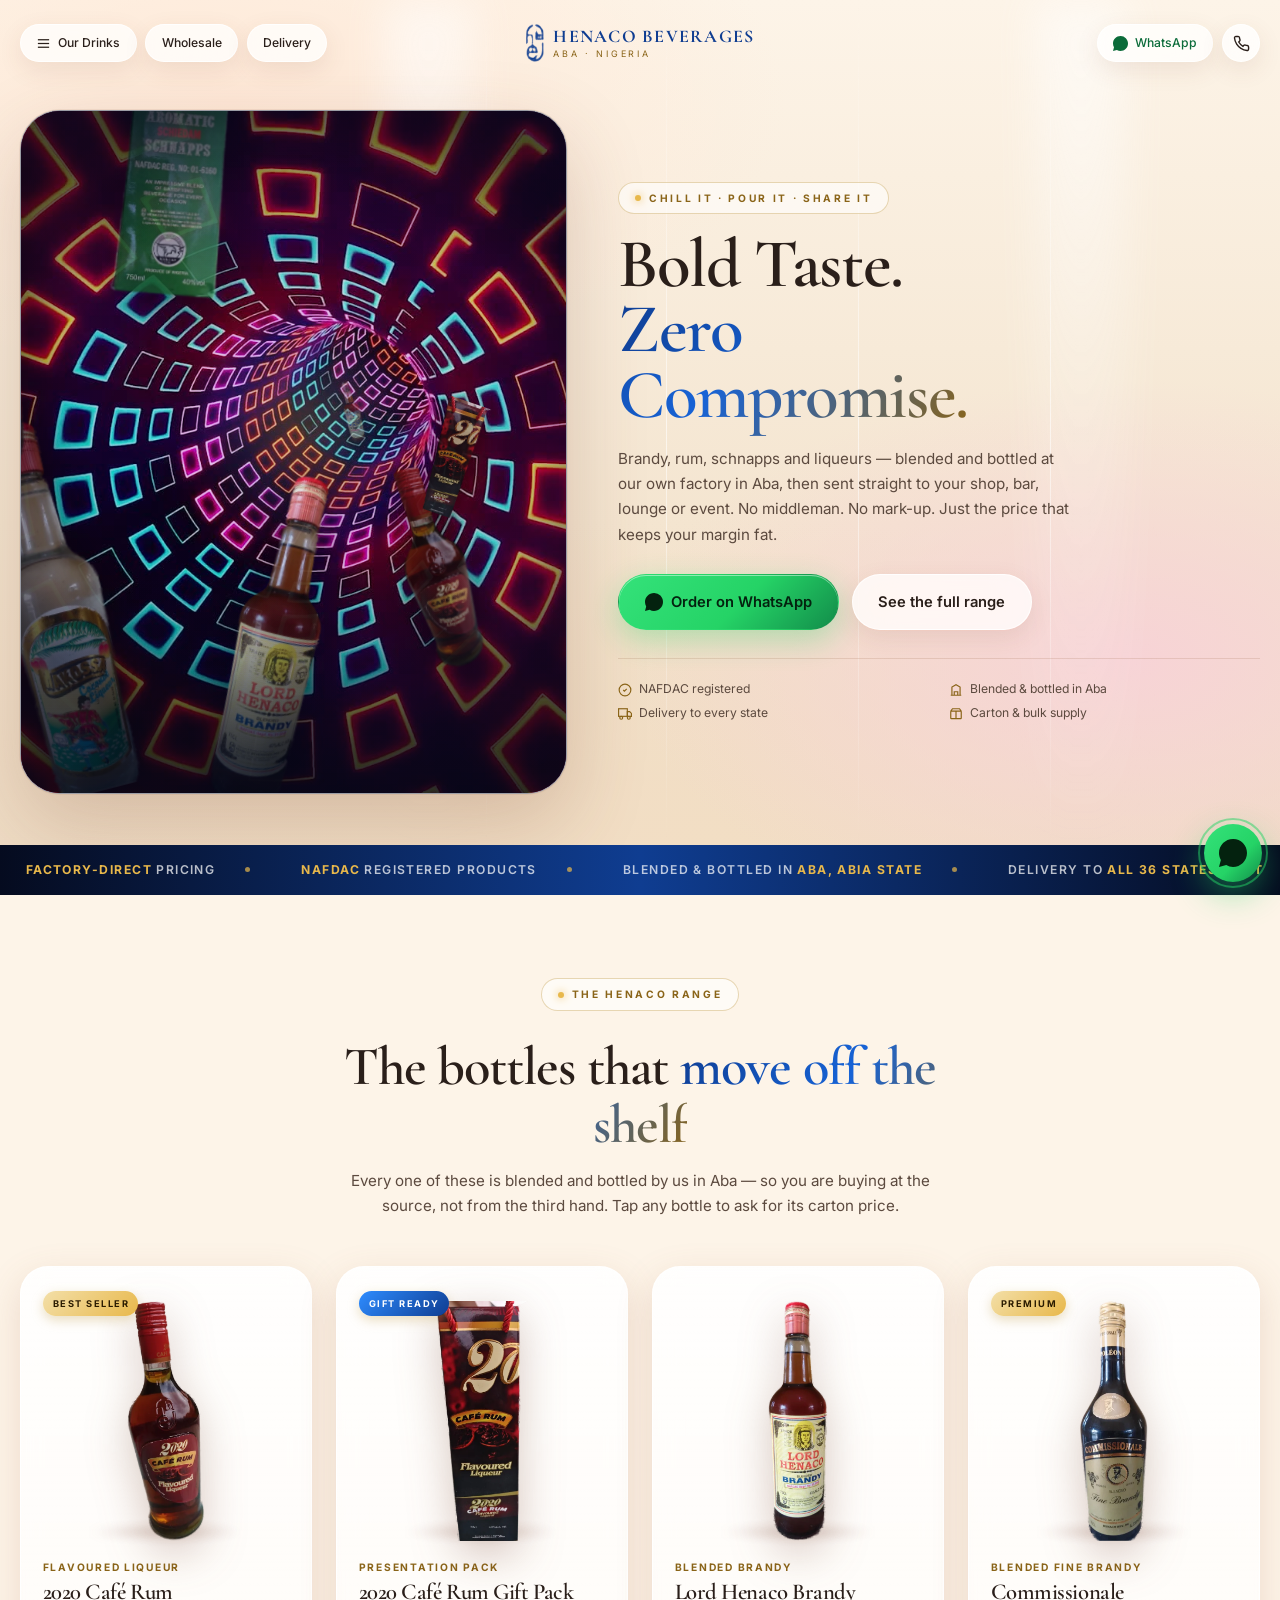
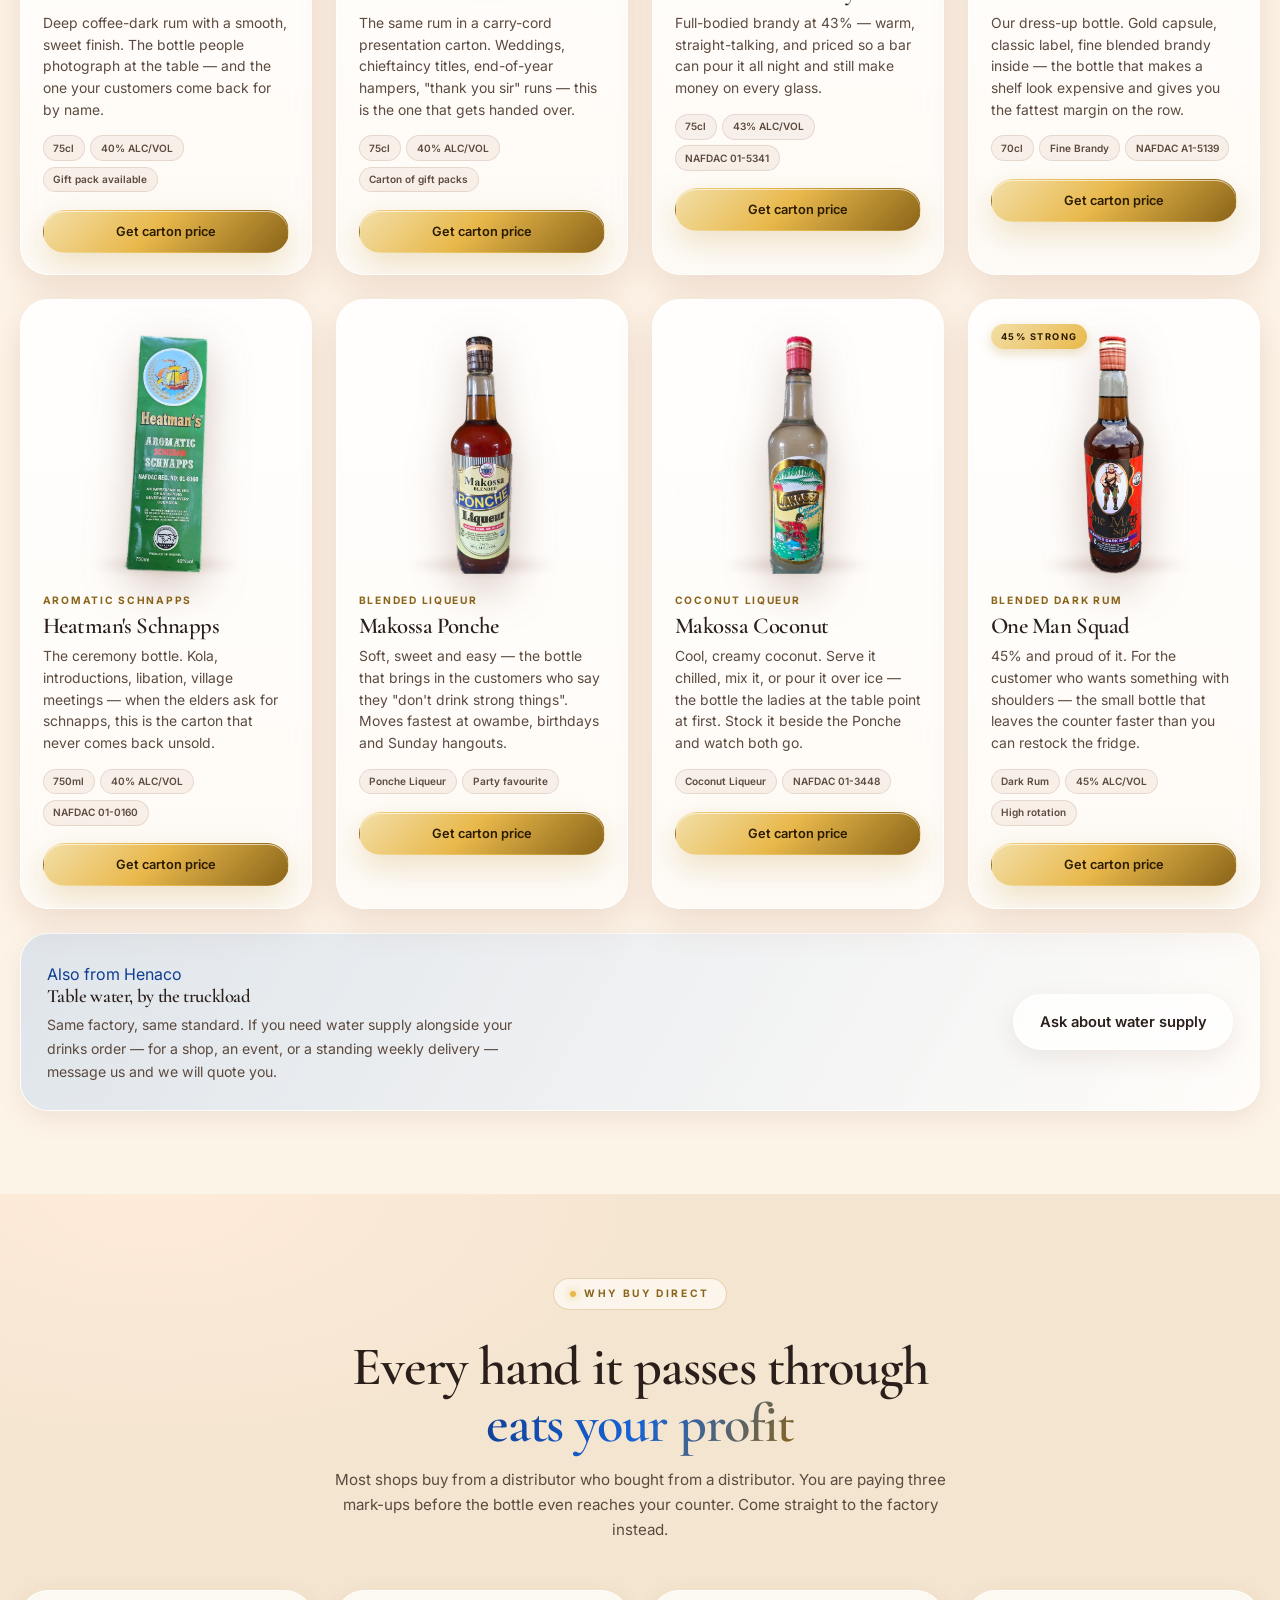
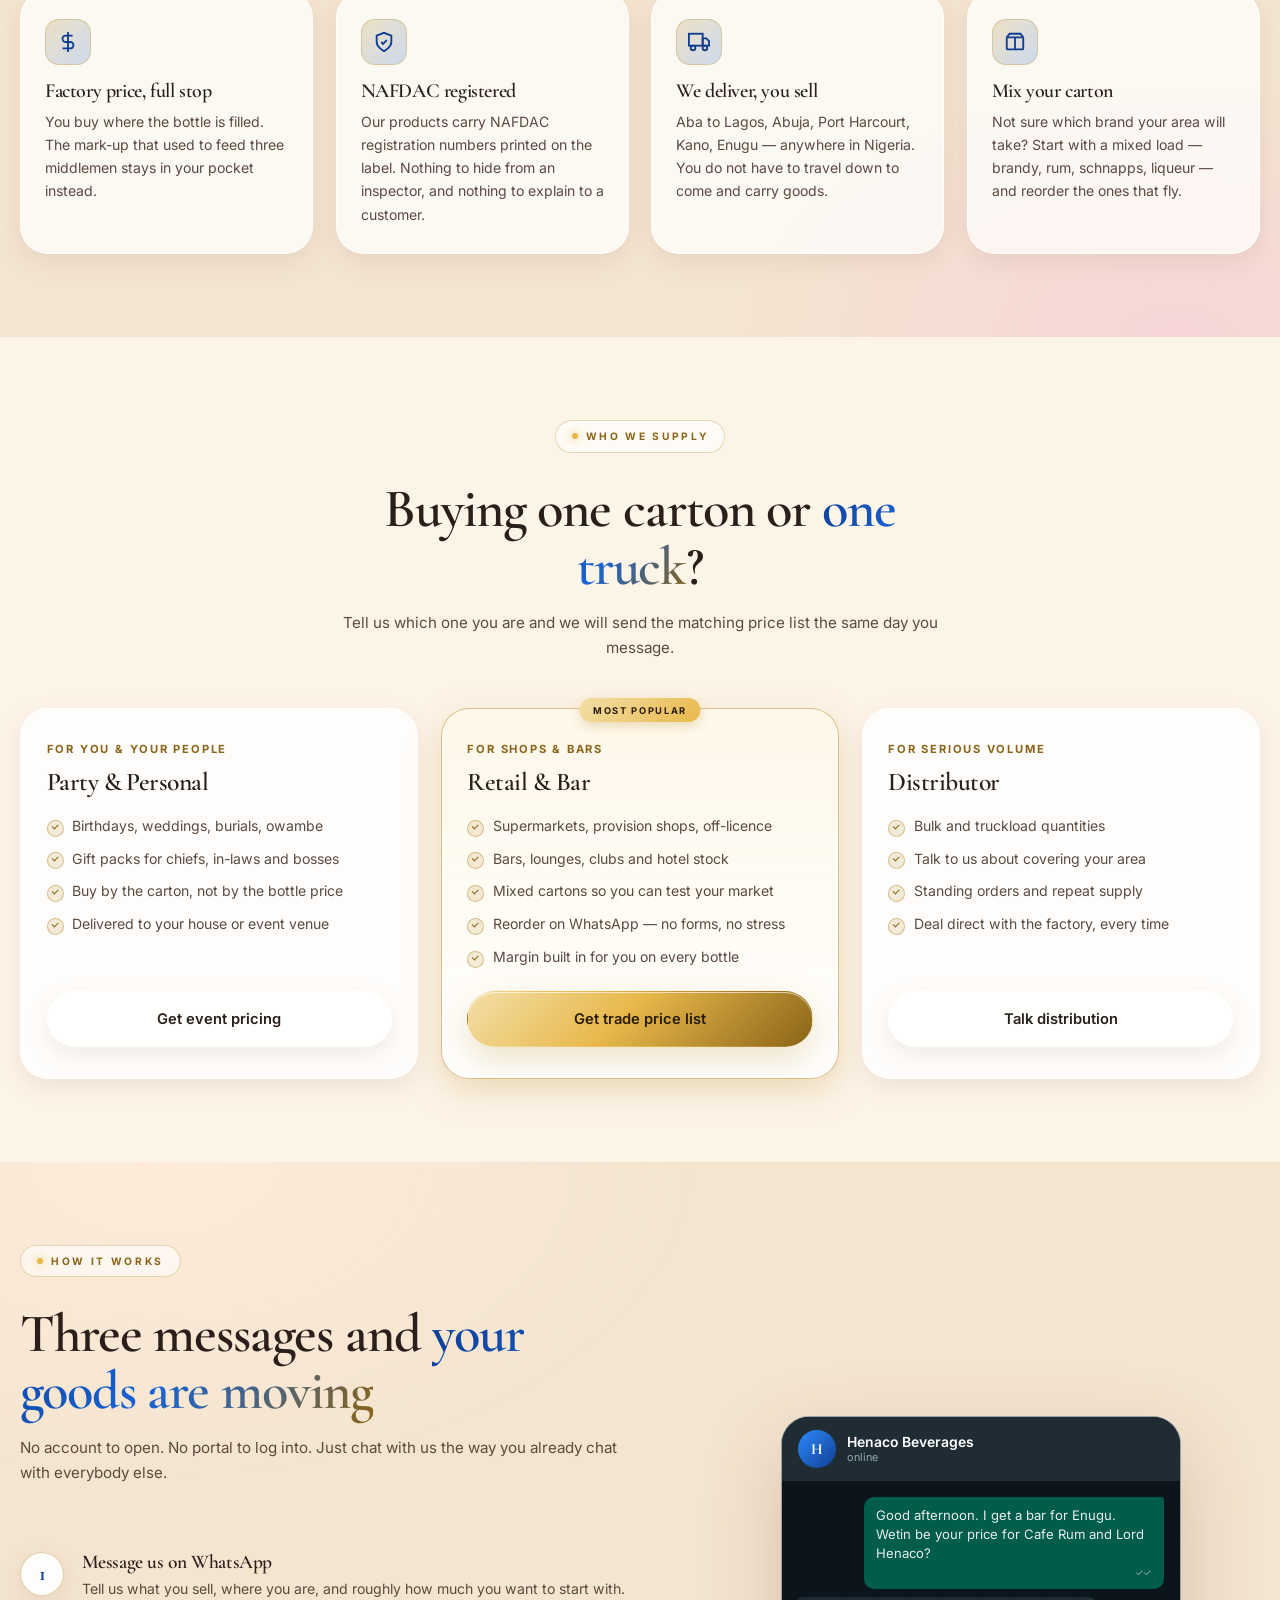
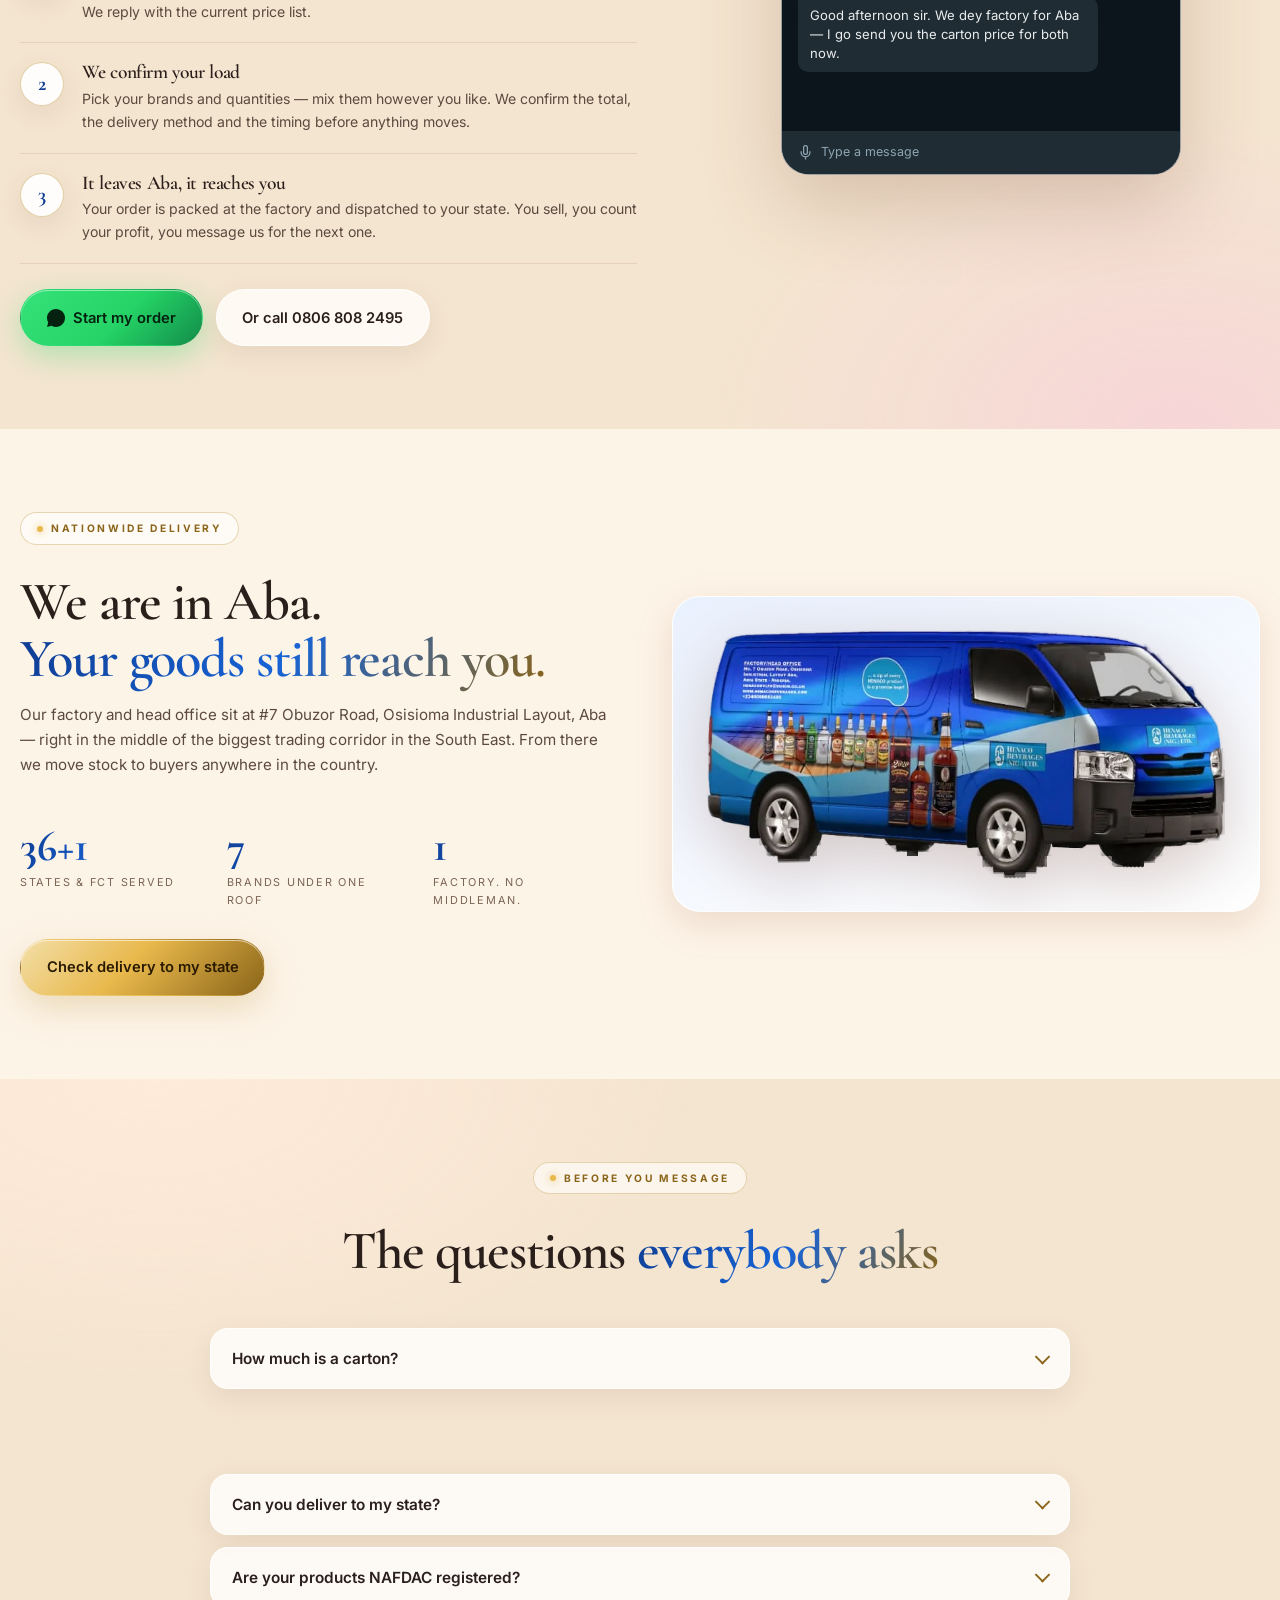
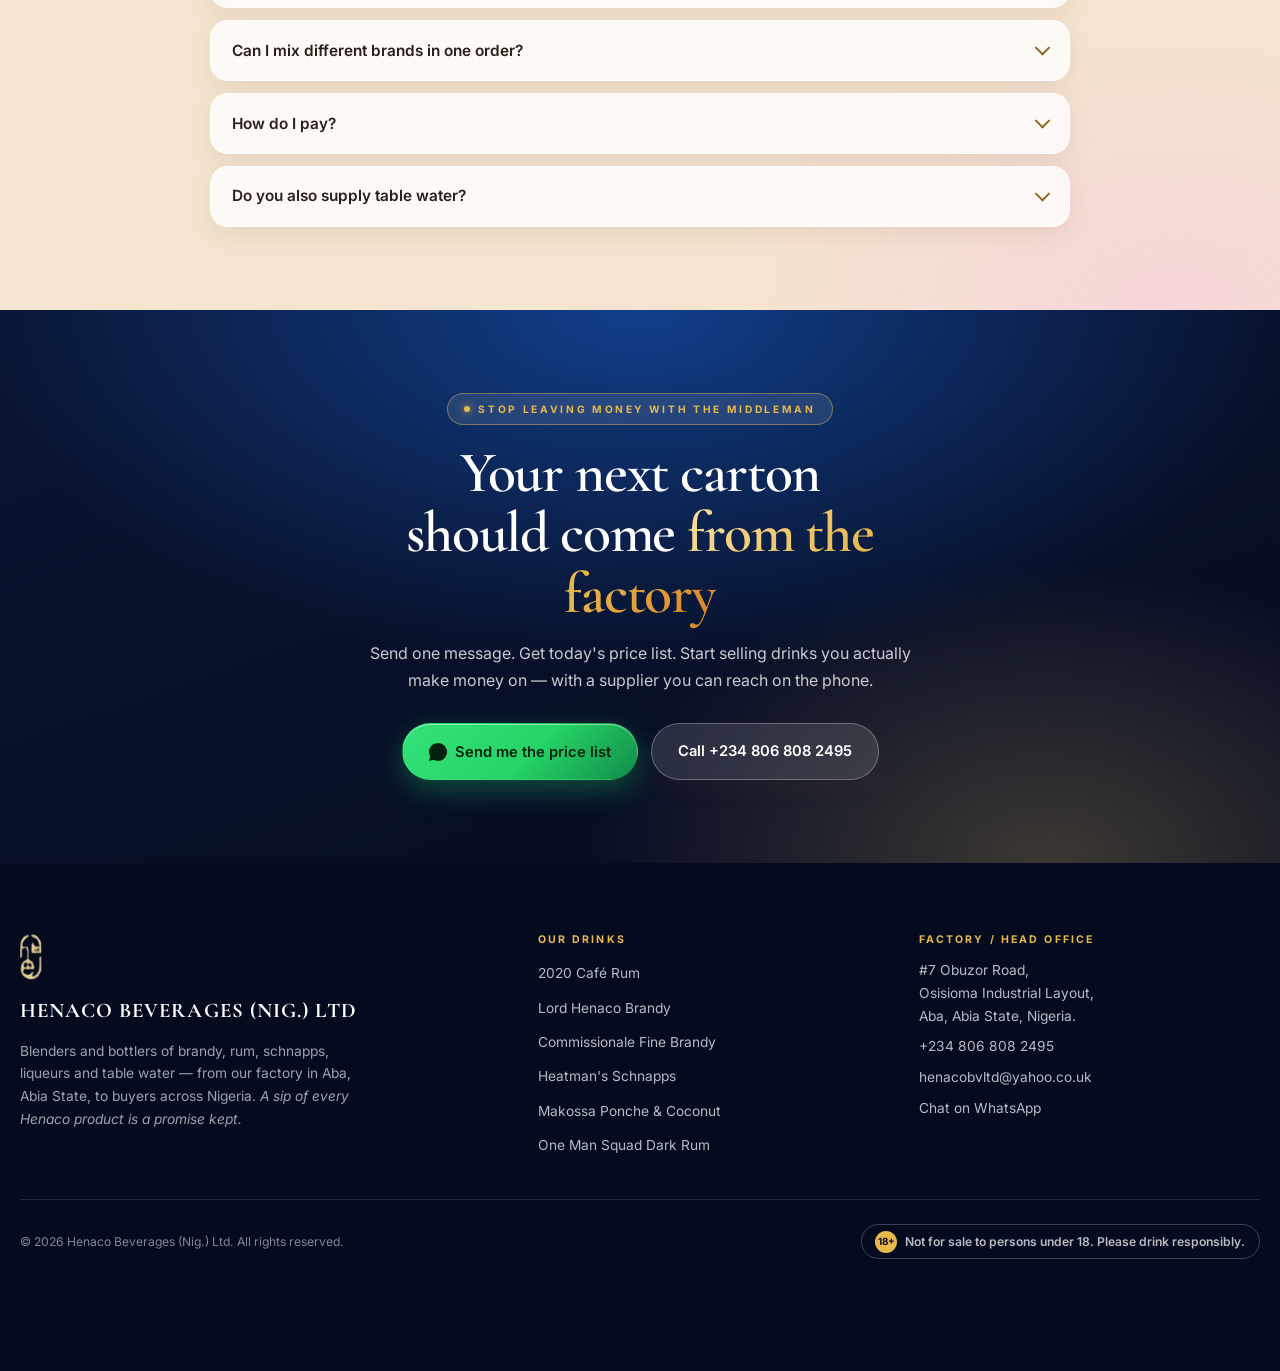
==== commit 0d98b669: "redesign: cream ground, flush sections, split hero - Repaint the site on the warm cream ground from " ====
--- a/index.html
+++ b/index.html
@@ -3,7 +3,7 @@
 <head>
 <meta charset="UTF-8" />
 <meta name="viewport" content="width=device-width, initial-scale=1.0" />
-<meta name="theme-color" content="#060D24" />
+<meta name="theme-color" content="#F4E5D0" />
 <meta name="format-detection" content="telephone=yes" />
 
 <title>Henaco Beverages — Brandy, Rum, Schnapps &amp; Liqueurs Direct From Our Aba Factory</title>
@@ -61,15 +61,7 @@
      HERO — neon vortex, bottles pulled into the tunnel
      ============================================================ -->
 <header class="hero" id="top">
-  <video class="hero-video" id="heroVideo"
-         autoplay muted loop playsinline preload="none"
-         poster="video/hero-vortex-poster.jpg"
-         aria-hidden="true" tabindex="-1">
-    <source src="video/hero-vortex.mp4" type="video/mp4">
-  </video>
-
-  <!-- bottles fly into the tunnel mouth from here (built by js/app.js) -->
-  <div class="portal-layer" id="portalLayer" aria-hidden="true"></div>
+  <div class="hero-arch" aria-hidden="true"><span></span><span></span><span></span><span></span></div>
 
   <div class="hero-bar">
     <div class="hero-bar-left">
@@ -82,8 +74,11 @@
     </div>
 
     <div class="brandmark">
-      <strong>Henaco Beverages</strong>
-      <small>Aba · Nigeria</small>
+      <img src="images/brand/henaco-mark.webp" alt="" width="132" height="276">
+      <span class="brandmark-txt">
+        <strong>Henaco Beverages</strong>
+        <small>Aba · Nigeria</small>
+      </span>
     </div>
 
     <div class="hero-bar-right">
@@ -97,7 +92,22 @@
     </div>
   </div>
 
-  <div class="hero-body">
+  <div class="hero-stage">
+
+    <!-- LEFT: the neon tunnel. Bottles are clipped inside this panel,
+         so they never wash across the copy. -->
+    <div class="hero-visual">
+      <video class="hero-video" id="heroVideo"
+             autoplay muted loop playsinline preload="none"
+             poster="video/hero-vortex-poster.jpg"
+             aria-hidden="true" tabindex="-1">
+        <source src="video/hero-vortex.mp4" type="video/mp4">
+      </video>
+      <div class="portal-layer" id="portalLayer" aria-hidden="true"></div>
+    </div>
+
+    <!-- RIGHT: the pitch -->
+    <div class="hero-body">
     <span class="eyebrow">Chill it · Pour it · Share it</span>
     <h1>Bold Taste.<br><span class="glow">Zero Compromise.</span></h1>
     <p class="sub">
@@ -120,6 +130,8 @@
       <span><svg viewBox="0 0 24 24" fill="none" stroke="currentColor" stroke-width="2"><rect x="1" y="3" width="15" height="13"/><path d="M16 8h4l3 3v5h-7z"/><circle cx="5.5" cy="18.5" r="2.5"/><circle cx="18.5" cy="18.5" r="2.5"/></svg> Delivery to every state</span>
       <span><svg viewBox="0 0 24 24" fill="none" stroke="currentColor" stroke-width="2"><path d="M20 7H4a1 1 0 0 0-1 1v11a1 1 0 0 0 1 1h16a1 1 0 0 0 1-1V8a1 1 0 0 0-1-1zM3 7l3-4h12l3 4M12 7v13"/></svg> Carton &amp; bulk supply</span>
     </div>
+    </div>
+
   </div>
 </header>
 
@@ -132,7 +144,7 @@
     <span><b>NAFDAC</b> registered products</span>
     <span>Blended &amp; bottled in <b>Aba, Abia State</b></span>
     <span>Delivery to <b>all 36 states + FCT</b></span>
-    <span><b>7 brands</b>, one supplier</span>
+    <span><b>7 brands,</b> one supplier</span>
     <span>Mixed cartons <b>welcome</b></span>
     <span>Bars · Lounges · Supermarkets · <b>Event planners</b></span>
   </div>
@@ -142,7 +154,7 @@
      PRODUCTS
      ============================================================ -->
 <main>
-<section class="section section-tint" id="products">
+<section class="section section-cream" id="products">
   <div class="container">
     <div class="section-head center reveal">
       <span class="eyebrow">The Henaco range</span>
@@ -250,11 +262,11 @@
     </div>
 
     <!-- water line -->
-    <div class="why reveal" style="margin-top:1.5rem; display:flex; flex-wrap:wrap; align-items:center; gap:1.2rem; justify-content:space-between;">
-      <div style="flex:1 1 320px;">
-        <span class="kind" style="display:block;font-family:var(--sans);font-size:.66rem;font-weight:600;letter-spacing:.17em;text-transform:uppercase;color:var(--c-cyan);">Also from Henaco</span>
-        <h3 style="margin-top:.3rem;">Table water, by the truckload</h3>
-        <p style="font-size:.88rem;color:var(--c-ink-soft);margin-top:.4rem;max-width:52ch;">
+    <div class="water-band reveal">
+      <div>
+        <span class="kind">Also from Henaco</span>
+        <h3>Table water, by the truckload</h3>
+        <p>
           Same factory, same standard. If you need water supply alongside your drinks order —
           for a shop, an event, or a standing weekly delivery — message us and we will quote you.
         </p>
@@ -267,7 +279,7 @@
 <!-- ============================================================
      WHY BUY DIRECT
      ============================================================ -->
-<section class="section" id="why">
+<section class="section section-deep" id="why">
   <div class="container">
     <div class="section-head center reveal">
       <span class="eyebrow">Why buy direct</span>
@@ -303,7 +315,7 @@
 <!-- ============================================================
      WHOLESALE TIERS
      ============================================================ -->
-<section class="section section-tint" id="wholesale">
+<section class="section section-cream" id="wholesale">
   <div class="container">
     <div class="section-head center reveal">
       <span class="eyebrow">Who we supply</span>
@@ -356,7 +368,7 @@
 <!-- ============================================================
      HOW TO ORDER
      ============================================================ -->
-<section class="section" id="order">
+<section class="section section-deep" id="order">
   <div class="container">
     <div class="order-layout">
       <div class="reveal">
@@ -419,7 +431,7 @@
 <!-- ============================================================
      DELIVERY
      ============================================================ -->
-<section class="section section-tint" id="delivery">
+<section class="section section-cream" id="delivery">
   <div class="container">
     <div class="split">
       <div class="reveal">
@@ -451,7 +463,7 @@
 <!-- ============================================================
      FAQ
      ============================================================ -->
-<section class="section" id="faq">
+<section class="section section-deep" id="faq">
   <div class="container">
     <div class="section-head center reveal">
       <span class="eyebrow">Before you message</span>
@@ -495,7 +507,7 @@
 <!-- ============================================================
      FINAL CTA
      ============================================================ -->
-<section class="cta-strip reveal">
+<section class="cta-strip on-dark reveal">
   <span class="eyebrow">Stop leaving money with the middleman</span>
   <h2>Your next carton should come <span class="glow">from the factory</span></h2>
   <p>
@@ -514,10 +526,11 @@
 <!-- ============================================================
      FOOTER
      ============================================================ -->
-<footer class="foot">
+<footer class="foot on-dark">
   <div class="container">
     <div class="foot-grid">
       <div class="foot-brand">
+        <img src="images/brand/henaco-mark-light.webp" alt="" width="132" height="276">
         <strong>HENACO BEVERAGES (NIG.) LTD</strong>
         <p>
           Blenders and bottlers of brandy, rum, schnapps, liqueurs and table water —
--- a/css/theme.css
+++ b/css/theme.css
@@ -1,30 +1,39 @@
 /* ============================================================
    HENACO BEVERAGES (NIG.) LTD — theme
    Aba, Abia State · Nationwide delivery
+
+   Warm cream ground (per the reference studio site) carrying
+   Henaco's own blue + gold. Sections run edge to edge with no
+   gaps. Hero is split: neon tunnel panel left, the pitch right.
    ============================================================ */
 
 :root {
-  /* Brand — pulled from Henaco's own blue/gold marketing */
-  --c-navy-950: #030716;
-  --c-navy-900: #060D24;
-  --c-navy-800: #0A1533;
-  --c-navy-700: #102046;
+  /* Ground — warm cream */
+  --c-cream: #FDF4E8;
+  --c-cream-deep: #F4E5D0;
+  --c-blush: #FBE0CF;
+  --c-peach: #F8D4BB;
+  --c-sand: #EFDCC4;
+
+  /* Ink */
+  --c-ink: #2A1F1A;
+  --c-ink-soft: #5C4A3F;
+  --c-ink-dim: #7A6455;    /* darkened: stat labels need 4.5:1 on cream */
+
+  /* Henaco brand */
   --c-blue: #1763D6;
+  --c-blue-deep: #0F3D91;
   --c-blue-bright: #2E8CFF;
-  --c-cyan: #5FD8FF;
-  --c-gold: #E8B84B;
-  --c-gold-soft: #F7DFA0;
-  --c-gold-deep: #B5872A;
+  --c-navy: #0A1533;
+  --c-navy-deep: #050B1F;
+  --c-gold: #C9A961;
+  --c-gold-bright: #E8B84B;
+  --c-gold-deep: #8A6418;   /* darkened: small-caps labels need 4.5:1 on cream */
   --c-amber: #D98324;
 
-  --c-ink: #EEF4FF;
-  --c-ink-soft: #A9B8D6;
-  --c-ink-dim: #7183A6;
-
-  --c-glass: rgba(255, 255, 255, 0.06);
-  --c-glass-strong: rgba(255, 255, 255, 0.10);
-  --c-glass-border: rgba(255, 255, 255, 0.16);
-  --c-glass-hi: rgba(255, 255, 255, 0.28);
+  --c-glass: rgba(255, 255, 255, 0.55);
+  --c-glass-strong: rgba(255, 255, 255, 0.78);
+  --c-glass-border: rgba(255, 255, 255, 0.85);
 
   --wa: #25D366;
 
@@ -35,12 +44,11 @@
   --r-md: 18px;
   --r-lg: 28px;
   --r-xl: 40px;
-  --r-frame: 32px;
-
-  --sh-soft: 0 8px 24px rgba(0, 0, 0, 0.35);
-  --sh-glass: 0 12px 36px rgba(0, 0, 0, 0.45);
-  --sh-deep: 0 30px 80px rgba(0, 0, 0, 0.55);
-  --sh-gold: 0 10px 30px rgba(232, 184, 75, 0.25);
+
+  --sh-soft: 0 8px 24px rgba(120, 70, 50, 0.10);
+  --sh-glass: 0 12px 36px rgba(160, 100, 70, 0.18);
+  --sh-deep: 0 30px 80px rgba(120, 70, 50, 0.24);
+  --sh-gold: 0 12px 32px rgba(201, 169, 97, 0.34);
 
   --maxw: 1240px;
 }
@@ -51,7 +59,7 @@
 body {
   font-family: var(--sans);
   color: var(--c-ink);
-  background: var(--c-navy-950);
+  background: var(--c-cream-deep);
   line-height: 1.65;
   font-size: 16px;
   -webkit-font-smoothing: antialiased;
@@ -60,20 +68,21 @@
 }
 
 img { max-width: 100%; height: auto; display: block; }
-a { color: var(--c-gold); text-decoration: none; transition: color .25s; }
-a:hover { color: var(--c-gold-soft); }
+a { color: var(--c-gold-deep); text-decoration: none; transition: color .25s; }
+a:hover { color: var(--c-blue); }
 
 h1, h2, h3, h4 {
   font-family: var(--serif);
   font-weight: 600;
   line-height: 1.05;
   letter-spacing: -0.02em;
-}
-
-::selection { background: var(--c-gold); color: var(--c-navy-950); }
+  color: var(--c-ink);
+}
+
+::selection { background: var(--c-gold-bright); color: var(--c-ink); }
 
 :focus-visible {
-  outline: 2px solid var(--c-gold);
+  outline: 2px solid var(--c-blue);
   outline-offset: 3px;
   border-radius: 6px;
 }
@@ -97,7 +106,6 @@
   font-family: var(--sans);
   font-size: .92rem;
   font-weight: 600;
-  letter-spacing: .01em;
   border: 1px solid transparent;
   cursor: pointer;
   transition: transform .25s cubic-bezier(.2,.8,.2,1), box-shadow .25s, background .25s, color .25s;
@@ -108,18 +116,18 @@
 .btn:active { transform: translateY(0); }
 
 .btn-gold {
-  background: linear-gradient(135deg, var(--c-gold-soft) 0%, var(--c-gold) 45%, var(--c-gold-deep) 100%);
+  background: linear-gradient(135deg, #F3DFA8 0%, var(--c-gold-bright) 45%, var(--c-gold-deep) 100%);
   color: #2A1B00;
-  box-shadow: var(--sh-gold), inset 0 1px 0 rgba(255,255,255,.55);
-}
-.btn-gold:hover { color: #2A1B00; box-shadow: 0 16px 42px rgba(232,184,75,.42), inset 0 1px 0 rgba(255,255,255,.6); }
+  box-shadow: var(--sh-gold), inset 0 1px 0 rgba(255,255,255,.6);
+}
+.btn-gold:hover { color: #2A1B00; box-shadow: 0 18px 44px rgba(201,169,97,.5), inset 0 1px 0 rgba(255,255,255,.65); }
 
 .btn-whatsapp {
   background: linear-gradient(135deg, #34E27A 0%, var(--wa) 55%, #128C4A 100%);
   color: #04220F;
-  box-shadow: 0 10px 30px rgba(37, 211, 102, .3), inset 0 1px 0 rgba(255,255,255,.45);
-}
-.btn-whatsapp:hover { color: #04220F; box-shadow: 0 16px 42px rgba(37,211,102,.45), inset 0 1px 0 rgba(255,255,255,.5); }
+  box-shadow: 0 10px 30px rgba(37, 211, 102, .32), inset 0 1px 0 rgba(255,255,255,.45);
+}
+.btn-whatsapp:hover { color: #04220F; box-shadow: 0 18px 44px rgba(37,211,102,.45); }
 
 .btn-glass {
   background: var(--c-glass-strong);
@@ -127,89 +135,58 @@
   backdrop-filter: blur(18px) saturate(150%);
   border-color: var(--c-glass-border);
   color: var(--c-ink);
-}
-.btn-glass:hover { background: rgba(255,255,255,.17); color: #fff; }
-
-.btn-sm { padding: .6rem 1.05rem; font-size: .8rem; }
+  box-shadow: var(--sh-soft);
+}
+.btn-glass:hover { background: #fff; color: var(--c-blue-deep); }
+
+/* on dark panels */
+.on-dark .btn-glass {
+  background: rgba(255,255,255,.12);
+  border-color: rgba(255,255,255,.28);
+  color: #fff;
+  -webkit-backdrop-filter: blur(16px);
+  backdrop-filter: blur(16px);
+}
+.on-dark .btn-glass:hover { background: rgba(255,255,255,.22); color: #fff; }
+
+.btn-sm { padding: .62rem 1.1rem; font-size: .8rem; }
 .btn-row { display: flex; flex-wrap: wrap; gap: .8rem; }
 
 /* ============================================================
-   HERO — the vortex window
+   HERO — tunnel panel left, pitch right
    ============================================================ */
 .hero {
   position: relative;
-  margin: .9rem;
-  border-radius: var(--r-frame);
   overflow: hidden;
-  min-height: clamp(600px, 96svh, 1000px);
-  display: flex;
-  flex-direction: column;
   isolation: isolate;
-  background: var(--c-navy-950);
-  border: 1px solid rgba(255,255,255,.10);
-  box-shadow:
-    0 1px 0 rgba(255,255,255,.18) inset,
-    0 40px 100px rgba(0,0,0,.6);
-}
-
-/* the looping neon tunnel */
-.hero-video {
-  position: absolute;
-  inset: 0;
-  width: 100%;
-  height: 100%;
-  object-fit: cover;
-  z-index: 0;
-  opacity: .92;
-  transform: scale(1.02);
-}
-/* vignette + colour wash so white text always reads */
-.hero::after {
-  content: "";
-  position: absolute;
-  inset: 0;
-  z-index: 3;
-  pointer-events: none;
+  padding: 0 0 clamp(2rem, 4vw, 3.5rem);
   background:
-    radial-gradient(ellipse 60% 45% at 50% 45%, transparent 0%, rgba(3,7,22,.35) 70%, rgba(3,7,22,.8) 100%),
-    linear-gradient(180deg, rgba(3,7,22,.72) 0%, rgba(3,7,22,.18) 28%, rgba(3,7,22,.55) 62%, rgba(3,7,22,.94) 100%);
-}
-
-/* layer the flying bottles live in — sits UNDER the vignette so the
-   bottles sink into the tunnel instead of floating over the headline */
-.portal-layer {
-  position: absolute;
-  inset: 0;
-  z-index: 1;
-  pointer-events: none;
-  overflow: hidden;
-}
-.flyer {
-  position: absolute;
-  top: 0; left: 0;
-  width: 190px;
-  transform-origin: 50% 50%;
-  will-change: transform, opacity;
-  filter: drop-shadow(0 18px 34px rgba(0,0,0,.65));
-}
-/* the glow that sits on the tunnel mouth */
-.portal-glow {
-  position: absolute;
-  top: 0; left: 0;
-  width: 220px; height: 220px;
-  margin: -110px 0 0 -110px;
-  border-radius: 50%;
-  pointer-events: none;
-  background: radial-gradient(circle,
-    rgba(232,184,75,.55) 0%,
-    rgba(46,140,255,.28) 38%,
-    transparent 70%);
-  filter: blur(22px);
-  opacity: .55;
-  will-change: transform, opacity;
-}
-
-/* ---- hero top bar ---- */
+    radial-gradient(ellipse 70% 55% at 18% 12%, #FFE9D8 0%, transparent 62%),
+    radial-gradient(ellipse 65% 55% at 88% 78%, #F7D3D6 0%, transparent 60%),
+    radial-gradient(ellipse 80% 60% at 55% 100%, #F2DEC4 0%, transparent 65%),
+    linear-gradient(180deg, var(--c-cream) 0%, var(--c-cream-deep) 62%, var(--c-sand) 100%);
+}
+
+/* soft vertical light streaks, like the reference */
+.hero-arch { position: absolute; inset: 0; pointer-events: none; z-index: 0; overflow: hidden; opacity: .8; }
+.hero-arch::before, .hero-arch::after {
+  content: "";
+  position: absolute; top: 0; bottom: 0; width: 90px;
+  background: linear-gradient(180deg, rgba(255,255,255,.7) 0%, rgba(255,255,255,.25) 45%, transparent 100%);
+  filter: blur(20px);
+}
+.hero-arch::before { left: 30%; }
+.hero-arch::after { right: 12%; }
+.hero-arch span {
+  position: absolute; top: 0; bottom: 0; width: 1px;
+  background: linear-gradient(180deg, transparent, rgba(255,255,255,.75), transparent);
+}
+.hero-arch span:nth-child(1) { left: 38%; }
+.hero-arch span:nth-child(2) { left: 52%; }
+.hero-arch span:nth-child(3) { left: 67%; }
+.hero-arch span:nth-child(4) { left: 82%; }
+
+/* ---- top bar ---- */
 .hero-bar {
   position: relative;
   z-index: 6;
@@ -217,30 +194,32 @@
   grid-template-columns: 1fr auto 1fr;
   align-items: center;
   gap: 1rem;
-  padding: clamp(1rem, 2.2vw, 1.6rem) clamp(1rem, 2.6vw, 2rem);
+  width: min(100% - 2.5rem, var(--maxw));
+  margin-inline: auto;
+  padding: clamp(1rem, 2vw, 1.5rem) 0;
 }
 .hero-bar-left, .hero-bar-right { display: flex; align-items: center; gap: .55rem; }
 .hero-bar-right { justify-content: flex-end; }
 
-.brandmark { text-align: center; line-height: 1.15; }
-.brandmark strong {
+.brandmark { display: flex; align-items: center; gap: .6rem; justify-content: center; }
+.brandmark img { height: 38px; width: auto; }
+.brandmark-txt { line-height: 1.1; text-align: left; }
+.brandmark-txt strong {
   display: block;
   font-family: var(--serif);
   font-weight: 700;
-  font-size: clamp(1rem, 1.5vw, 1.2rem);
-  letter-spacing: .10em;
+  font-size: clamp(.98rem, 1.4vw, 1.18rem);
+  letter-spacing: .07em;
   text-transform: uppercase;
-  color: #fff;
-  text-shadow: 0 2px 18px rgba(0,0,0,.8);
-}
-.brandmark small {
+  color: var(--c-blue-deep);
+}
+.brandmark-txt small {
   display: block;
-  font-family: var(--sans);
-  font-size: .58rem;
-  letter-spacing: .30em;
+  font-size: .56rem;
+  letter-spacing: .3em;
   text-transform: uppercase;
-  color: var(--c-gold);
-  margin-top: 3px;
+  color: var(--c-gold-deep);
+  margin-top: 2px;
 }
 
 .glass-chip {
@@ -248,19 +227,20 @@
   align-items: center;
   gap: .45rem;
   background: var(--c-glass-strong);
-  -webkit-backdrop-filter: blur(16px) saturate(150%);
-  backdrop-filter: blur(16px) saturate(150%);
+  -webkit-backdrop-filter: blur(18px) saturate(150%);
+  backdrop-filter: blur(18px) saturate(150%);
   border: 1px solid var(--c-glass-border);
   border-radius: 999px;
   padding: .5rem .95rem;
   font-size: .76rem;
   font-weight: 500;
   color: var(--c-ink);
+  box-shadow: var(--sh-soft);
   transition: background .25s, color .25s, transform .25s;
 }
 .glass-chip svg { width: 15px; height: 15px; }
-.glass-chip:hover { background: rgba(255,255,255,.2); color: #fff; transform: translateY(-1px); }
-.glass-chip.is-wa { color: #B9FFD5; }
+.glass-chip:hover { background: #fff; color: var(--c-blue-deep); transform: translateY(-1px); }
+.glass-chip.is-wa { color: #0B6B39; }
 
 .glass-icon-btn {
   display: inline-grid;
@@ -272,30 +252,97 @@
   backdrop-filter: blur(16px);
   border: 1px solid var(--c-glass-border);
   color: var(--c-ink);
+  box-shadow: var(--sh-soft);
   transition: background .25s, transform .25s;
 }
 .glass-icon-btn svg { width: 17px; height: 17px; }
-.glass-icon-btn:hover { background: rgba(255,255,255,.2); transform: translateY(-1px); color: #fff; }
-
-/* ---- hero copy ---- */
-.hero-body {
-  position: relative;
-  z-index: 5;
-  margin-top: auto;
-  padding: 0 clamp(1rem, 4vw, 3rem) clamp(2rem, 5vw, 3.4rem);
-  text-align: center;
-}
+.glass-icon-btn:hover { background: #fff; transform: translateY(-1px); color: var(--c-blue-deep); }
+
+/* ---- the split stage ---- */
+.hero-stage {
+  position: relative;
+  z-index: 4;
+  width: min(100% - 2.5rem, var(--maxw));
+  margin-inline: auto;
+  display: grid;
+  grid-template-columns: minmax(0, .92fr) minmax(0, 1.08fr);
+  gap: clamp(1.5rem, 4vw, 3.5rem);
+  align-items: center;
+  padding-top: clamp(.5rem, 2vw, 1.5rem);
+}
+
+/* the dark tunnel panel — bottles are clipped inside it, so they
+   can never wash over the copy again */
+.hero-visual {
+  position: relative;
+  border-radius: var(--r-xl);
+  overflow: hidden;
+  aspect-ratio: 4 / 5;
+  max-height: 76vh;
+  background: var(--c-navy-deep);
+  border: 1px solid rgba(255,255,255,.6);
+  box-shadow: var(--sh-deep), 0 0 0 1px rgba(160,110,80,.10);
+  isolation: isolate;
+}
+.hero-video {
+  position: absolute;
+  inset: 0;
+  width: 100%; height: 100%;
+  object-fit: cover;
+  z-index: 0;
+  transform: scale(1.02);
+}
+.portal-layer { position: absolute; inset: 0; z-index: 1; pointer-events: none; overflow: hidden; }
+/* inner vignette so the bottles sink into the tunnel */
+.hero-visual::after {
+  content: "";
+  position: absolute; inset: 0; z-index: 2; pointer-events: none;
+  background:
+    radial-gradient(ellipse 62% 50% at 50% 45%, transparent 0%, rgba(3,7,22,.22) 72%, rgba(3,7,22,.6) 100%),
+    linear-gradient(180deg, rgba(3,7,22,.35) 0%, transparent 26%, transparent 68%, rgba(3,7,22,.6) 100%);
+}
+/* warm glow bleeding out of the panel onto the cream */
+.hero-visual::before {
+  content: "";
+  position: absolute; inset: -14%;
+  z-index: -1;
+  background: radial-gradient(circle, rgba(46,140,255,.30) 0%, rgba(201,169,97,.16) 45%, transparent 70%);
+  filter: blur(50px);
+}
+
+.flyer {
+  position: absolute; top: 0; left: 0;
+  width: 118px;
+  transform-origin: 50% 50%;
+  will-change: transform, opacity;
+  filter: drop-shadow(0 16px 30px rgba(0,0,0,.6));
+}
+.portal-glow {
+  position: absolute; top: 0; left: 0;
+  width: 200px; height: 200px;
+  margin: -100px 0 0 -100px;
+  border-radius: 50%;
+  pointer-events: none;
+  background: radial-gradient(circle, rgba(232,184,75,.55) 0%, rgba(46,140,255,.28) 38%, transparent 70%);
+  filter: blur(20px);
+  opacity: .55;
+  will-change: transform, opacity;
+}
+
+/* ---- the pitch, on the right ---- */
+.hero-body { position: relative; z-index: 5; }
+
 .eyebrow {
   display: inline-flex;
   align-items: center;
   gap: .5rem;
-  font-size: .66rem;
+  font-size: .64rem;
   font-weight: 700;
   letter-spacing: .26em;
   text-transform: uppercase;
-  color: var(--c-gold);
-  background: rgba(232,184,75,.10);
-  border: 1px solid rgba(232,184,75,.32);
+  color: var(--c-gold-deep);
+  background: rgba(255,255,255,.6);
+  border: 1px solid rgba(201,169,97,.45);
   border-radius: 999px;
   padding: .42rem 1rem;
   margin-bottom: 1.1rem;
@@ -303,116 +350,98 @@
 .eyebrow::before {
   content: "";
   width: 6px; height: 6px; border-radius: 50%;
-  background: var(--c-gold);
-  box-shadow: 0 0 10px var(--c-gold);
+  background: var(--c-gold-bright);
+  box-shadow: 0 0 8px var(--c-gold-bright);
   animation: blip 2.4s ease-in-out infinite;
 }
-@keyframes blip { 0%,100% { opacity: 1; } 50% { opacity: .3; } }
+@keyframes blip { 0%,100% { opacity: 1; } 50% { opacity: .28; } }
 
 .hero-body h1 {
-  font-size: clamp(2.6rem, 8.2vw, 6.4rem);
-  line-height: .94;
-  color: #fff;
-  max-width: 15ch;
-  margin: 0 auto;
-  text-shadow: 0 4px 40px rgba(0,0,0,.75);
+  font-size: clamp(2.5rem, 5.4vw, 4.9rem);
+  line-height: .95;
+  max-width: 13ch;
 }
 .hero-body h1 .glow {
-  background: linear-gradient(120deg, var(--c-gold-soft) 0%, var(--c-gold) 40%, var(--c-amber) 75%, var(--c-gold-soft) 100%);
+  background: linear-gradient(120deg, var(--c-blue-deep) 0%, var(--c-blue) 45%, var(--c-gold-deep) 100%);
   -webkit-background-clip: text;
   background-clip: text;
   -webkit-text-fill-color: transparent;
-  filter: drop-shadow(0 4px 24px rgba(232,184,75,.35));
 }
 .hero-body .sub {
-  margin: 1rem auto 0;
-  max-width: 60ch;
-  font-size: clamp(.95rem, 1.35vw, 1.1rem);
-  color: #D4DEF2;
-  text-shadow: 0 2px 14px rgba(0,0,0,.8);
-}
-.hero-body .btn-row { justify-content: center; margin-top: 1.7rem; }
+  margin-top: 1.1rem;
+  max-width: 46ch;
+  font-size: clamp(.95rem, 1.15vw, 1.06rem);
+  color: var(--c-ink-soft);
+}
+.hero-body .btn-row { margin-top: 1.7rem; }
 
 .hero-proof {
-  display: flex;
-  flex-wrap: wrap;
-  justify-content: center;
-  gap: .55rem 1.5rem;
-  margin-top: 1.5rem;
-  font-size: .74rem;
+  display: grid;
+  grid-template-columns: 1fr 1fr;
+  gap: .5rem 1.2rem;
+  margin-top: 1.7rem;
+  padding-top: 1.4rem;
+  border-top: 1px solid rgba(160,110,80,.2);
+  font-size: .76rem;
   color: var(--c-ink-soft);
-  letter-spacing: .02em;
-}
-.hero-proof span { display: inline-flex; align-items: center; gap: .4rem; }
-.hero-proof svg { width: 14px; height: 14px; color: var(--c-gold); }
-
-/* ============================================================
-   MARQUEE / TRUST STRIP
+}
+.hero-proof span { display: inline-flex; align-items: flex-start; gap: .45rem; line-height: 1.35; }
+.hero-proof svg { width: 14px; height: 14px; color: var(--c-gold-deep); flex-shrink: 0; margin-top: 2px; }
+
+/* ============================================================
+   MARQUEE — flush, no gaps
    ============================================================ */
 .marquee {
   position: relative;
   overflow: hidden;
-  background: linear-gradient(90deg, var(--c-navy-800), var(--c-navy-700), var(--c-navy-800));
-  border-block: 1px solid rgba(255,255,255,.09);
-  padding: .85rem 0;
-  margin: .9rem;
-  border-radius: 999px;
-}
-.marquee-track {
-  display: flex;
-  width: max-content;
-  animation: slide 34s linear infinite;
-}
+  background: linear-gradient(90deg, var(--c-navy-deep), var(--c-blue-deep) 50%, var(--c-navy-deep));
+  padding: .95rem 0;
+}
+.marquee-track { display: flex; width: max-content; animation: slide 34s linear infinite; }
 .marquee:hover .marquee-track { animation-play-state: paused; }
 @keyframes slide { from { transform: translateX(0); } to { transform: translateX(-50%); } }
 .marquee-track span {
   display: inline-flex;
   align-items: center;
-  gap: .55rem;
+  gap: .34em;            /* inline-flex drops the whitespace around <b> */
   padding: 0 1.6rem;
-  font-size: .78rem;
+  font-size: .76rem;
   font-weight: 600;
   letter-spacing: .12em;
   text-transform: uppercase;
-  color: var(--c-ink-soft);
+  color: rgba(255,255,255,.72);
   white-space: nowrap;
 }
-.marquee-track span b { color: var(--c-gold); font-weight: 700; }
+.marquee-track span b { color: var(--c-gold-bright); font-weight: 700; }
 .marquee-track span::after {
   content: "";
-  width: 5px; height: 5px;
-  border-radius: 50%;
-  background: var(--c-blue-bright);
+  width: 5px; height: 5px; border-radius: 50%;
+  background: var(--c-gold-bright);
   margin-left: 1.6rem;
-}
-
-/* ============================================================
-   SECTIONS
-   ============================================================ */
-.section { padding: clamp(3.5rem, 8vw, 7rem) 0; position: relative; }
-.section-tint {
+  opacity: .7;
+}
+
+/* ============================================================
+   SECTIONS — flush, alternating warmth
+   ============================================================ */
+.section { padding: clamp(3.2rem, 6.5vw, 6rem) 0; position: relative; }
+.section-cream { background: var(--c-cream); }
+.section-deep {
   background:
-    radial-gradient(ellipse 70% 60% at 15% 0%, rgba(23,99,214,.16) 0%, transparent 60%),
-    radial-gradient(ellipse 60% 60% at 90% 100%, rgba(232,184,75,.09) 0%, transparent 60%);
-}
-
-.section-head { max-width: 62ch; margin-bottom: clamp(2rem, 4vw, 3.2rem); }
+    radial-gradient(ellipse 70% 60% at 12% 0%, #FFEBDA 0%, transparent 60%),
+    radial-gradient(ellipse 60% 60% at 92% 100%, #F7D6D8 0%, transparent 60%),
+    var(--c-cream-deep);
+}
+
+.section-head { max-width: 62ch; margin-bottom: clamp(2rem, 4vw, 3rem); }
 .section-head.center { margin-inline: auto; text-align: center; }
-.section-head h2 {
-  font-size: clamp(2rem, 4.6vw, 3.5rem);
-  color: #fff;
-  margin-top: .7rem;
-}
+.section-head h2 { font-size: clamp(2rem, 4.4vw, 3.4rem); margin-top: .7rem; }
 .section-head h2 .glow {
-  background: linear-gradient(120deg, var(--c-gold-soft), var(--c-gold) 55%, var(--c-amber));
+  background: linear-gradient(120deg, var(--c-blue-deep), var(--c-blue) 50%, var(--c-gold-deep));
   -webkit-background-clip: text; background-clip: text;
   -webkit-text-fill-color: transparent;
 }
-.section-head p {
-  margin-top: .9rem;
-  color: var(--c-ink-soft);
-  font-size: clamp(.95rem, 1.2vw, 1.05rem);
-}
+.section-head p { margin-top: .9rem; color: var(--c-ink-soft); font-size: clamp(.95rem, 1.15vw, 1.04rem); }
 
 .grid { display: grid; gap: 1.4rem; }
 .grid-2 { grid-template-columns: repeat(auto-fit, minmax(320px, 1fr)); }
@@ -420,7 +449,7 @@
 .grid-4 { grid-template-columns: repeat(auto-fit, minmax(240px, 1fr)); }
 
 /* ============================================================
-   PRODUCT CARDS — 3D tilt
+   PRODUCT CARDS
    ============================================================ */
 .prod-grid { grid-template-columns: repeat(auto-fit, minmax(258px, 1fr)); gap: 1.5rem; }
 
@@ -428,11 +457,10 @@
   position: relative;
   border-radius: var(--r-lg);
   padding: 1.5rem 1.35rem 1.35rem;
-  background:
-    linear-gradient(180deg, rgba(255,255,255,.075) 0%, rgba(255,255,255,.022) 100%);
+  background: linear-gradient(180deg, rgba(255,255,255,.92) 0%, rgba(255,255,255,.62) 100%);
   border: 1px solid var(--c-glass-border);
-  -webkit-backdrop-filter: blur(16px);
-  backdrop-filter: blur(16px);
+  -webkit-backdrop-filter: blur(14px);
+  backdrop-filter: blur(14px);
   box-shadow: var(--sh-glass);
   transform-style: preserve-3d;
   transition: box-shadow .35s, border-color .35s;
@@ -440,15 +468,14 @@
 }
 .prod::before {
   content: "";
-  position: absolute;
-  inset: -1px;
+  position: absolute; inset: -1px;
   border-radius: inherit;
-  background: radial-gradient(320px circle at var(--mx, 50%) var(--my, 0%), rgba(232,184,75,.16), transparent 60%);
+  background: radial-gradient(320px circle at var(--mx, 50%) var(--my, 0%), rgba(201,169,97,.24), transparent 62%);
   opacity: 0;
   transition: opacity .35s;
   pointer-events: none;
 }
-.prod:hover { border-color: rgba(232,184,75,.42); box-shadow: 0 26px 60px rgba(0,0,0,.6), 0 0 0 1px rgba(232,184,75,.18); }
+.prod:hover { border-color: rgba(201,169,97,.6); box-shadow: 0 28px 64px rgba(120,70,50,.26); }
 .prod:hover::before { opacity: 1; }
 
 .prod-media {
@@ -463,16 +490,16 @@
   content: "";
   position: absolute;
   bottom: 2px; left: 50%;
-  width: 66%; height: 16px;
+  width: 62%; height: 14px;
   transform: translateX(-50%);
-  background: radial-gradient(ellipse, rgba(0,0,0,.65) 0%, transparent 72%);
+  background: radial-gradient(ellipse, rgba(120,70,50,.34) 0%, transparent 72%);
   filter: blur(5px);
 }
 .prod-media img {
   max-height: 240px;
   width: auto;
   object-fit: contain;
-  filter: drop-shadow(0 16px 26px rgba(0,0,0,.55));
+  filter: drop-shadow(0 14px 22px rgba(120,70,50,.3));
   transition: transform .45s cubic-bezier(.2,.8,.2,1);
   position: relative;
   z-index: 1;
@@ -486,79 +513,79 @@
   font-weight: 700;
   letter-spacing: .16em;
   text-transform: uppercase;
-  color: var(--c-navy-950);
-  background: linear-gradient(135deg, var(--c-gold-soft), var(--c-gold));
+  color: #2A1B00;
+  background: linear-gradient(135deg, #F3DFA8, var(--c-gold-bright));
   padding: .3rem .6rem;
   border-radius: 999px;
   z-index: 2;
-}
-.prod-tag.cool {
-  background: linear-gradient(135deg, var(--c-cyan), var(--c-blue-bright));
-  color: #04101F;
-}
-
-.prod h3 {
-  font-size: 1.42rem;
-  color: #fff;
-  transform: translateZ(24px);
-}
+  box-shadow: 0 4px 12px rgba(201,169,97,.4);
+}
+.prod-tag.cool { background: linear-gradient(135deg, var(--c-blue-bright), var(--c-blue-deep)); color: #fff; }
+
+.prod h3 { font-size: 1.42rem; transform: translateZ(24px); }
 .prod .kind {
   display: block;
   font-family: var(--sans);
-  font-size: .66rem;
-  font-weight: 600;
+  font-size: .64rem;
+  font-weight: 700;
   letter-spacing: .17em;
   text-transform: uppercase;
-  color: var(--c-gold);
+  color: var(--c-gold-deep);
   margin-bottom: .35rem;
 }
-.prod .pitch {
-  font-size: .87rem;
+.prod .pitch { font-size: .87rem; color: var(--c-ink-soft); margin-top: .5rem; line-height: 1.55; transform: translateZ(16px); }
+.prod-spec { display: flex; flex-wrap: wrap; gap: .35rem; margin-top: .9rem; }
+.prod-spec b {
+  font-size: .63rem;
+  font-weight: 600;
   color: var(--c-ink-soft);
-  margin-top: .5rem;
-  line-height: 1.55;
-  transform: translateZ(16px);
-}
-.prod-spec {
+  background: rgba(160,110,80,.09);
+  border: 1px solid rgba(160,110,80,.18);
+  border-radius: 999px;
+  padding: .22rem .6rem;
+}
+.prod .btn { width: 100%; margin-top: 1.1rem; transform: translateZ(20px); }
+
+/* water band */
+.water-band {
+  margin-top: 1.5rem;
+  padding: 1.7rem 1.6rem;
+  border-radius: var(--r-lg);
+  background: linear-gradient(120deg, rgba(46,140,255,.14), rgba(255,255,255,.75));
+  border: 1px solid var(--c-glass-border);
+  box-shadow: var(--sh-soft);
   display: flex;
   flex-wrap: wrap;
-  gap: .35rem;
-  margin-top: .9rem;
-}
-.prod-spec b {
-  font-size: .64rem;
-  font-weight: 600;
-  letter-spacing: .06em;
-  color: var(--c-ink-soft);
-  background: rgba(255,255,255,.07);
-  border: 1px solid rgba(255,255,255,.12);
-  border-radius: 999px;
-  padding: .22rem .6rem;
-}
-.prod .btn { width: 100%; margin-top: 1.1rem; transform: translateZ(20px); }
-
-/* ============================================================
-   VALUE / WHY CARDS
+  align-items: center;
+  gap: 1.2rem;
+  justify-content: space-between;
+}
+.water-band .kind { color: var(--c-blue-deep); }
+.water-band p { font-size: .88rem; color: var(--c-ink-soft); margin-top: .4rem; max-width: 52ch; }
+
+/* ============================================================
+   WHY CARDS
    ============================================================ */
 .why {
   padding: 1.7rem 1.5rem;
   border-radius: var(--r-lg);
-  background: linear-gradient(180deg, rgba(255,255,255,.07), rgba(255,255,255,.02));
+  background: rgba(255,255,255,.72);
   border: 1px solid var(--c-glass-border);
-  transition: transform .35s cubic-bezier(.2,.8,.2,1), border-color .35s;
-}
-.why:hover { transform: translateY(-5px); border-color: rgba(232,184,75,.4); }
+  box-shadow: var(--sh-soft);
+  transition: transform .35s cubic-bezier(.2,.8,.2,1), box-shadow .35s;
+}
+.why:hover { transform: translateY(-5px); box-shadow: var(--sh-glass); }
 .why-ico {
   width: 46px; height: 46px;
   border-radius: 14px;
   display: grid; place-items: center;
-  background: linear-gradient(135deg, rgba(232,184,75,.22), rgba(23,99,214,.22));
-  border: 1px solid rgba(232,184,75,.3);
-  color: var(--c-gold);
+  background: linear-gradient(135deg, rgba(201,169,97,.3), rgba(23,99,214,.2));
+  border: 1px solid rgba(201,169,97,.45);
+  color: var(--c-blue-deep);
   margin-bottom: 1rem;
 }
 .why-ico svg { width: 22px; height: 22px; }
-.why h3 { font-size: 1.25rem; color: #fff; }
+.why h3 { font-size: 1.25rem; }
 .why p { font-size: .88rem; color: var(--c-ink-soft); margin-top: .5rem; }
 
 /* ============================================================
@@ -568,16 +595,17 @@
   position: relative;
   padding: 1.9rem 1.6rem;
   border-radius: var(--r-lg);
-  background: linear-gradient(180deg, rgba(255,255,255,.06), rgba(255,255,255,.02));
+  background: rgba(255,255,255,.8);
   border: 1px solid var(--c-glass-border);
+  box-shadow: var(--sh-soft);
   display: flex;
   flex-direction: column;
-  transition: transform .35s, border-color .35s, box-shadow .35s;
+  transition: transform .35s, box-shadow .35s;
 }
 .tier:hover { transform: translateY(-6px); box-shadow: var(--sh-deep); }
 .tier.featured {
-  border-color: rgba(232,184,75,.5);
-  background: linear-gradient(180deg, rgba(232,184,75,.13), rgba(255,255,255,.02));
+  border-color: rgba(201,169,97,.7);
+  background: linear-gradient(180deg, #FFF8EA, rgba(255,255,255,.9));
   box-shadow: var(--sh-gold);
 }
 .tier-badge {
@@ -588,30 +616,30 @@
   font-weight: 700;
   letter-spacing: .18em;
   text-transform: uppercase;
-  background: linear-gradient(135deg, var(--c-gold-soft), var(--c-gold));
-  color: var(--c-navy-950);
+  background: linear-gradient(135deg, #F3DFA8, var(--c-gold-bright));
+  color: #2A1B00;
   padding: .28rem .85rem;
   border-radius: 999px;
   white-space: nowrap;
-}
-.tier h3 { font-size: 1.6rem; color: #fff; }
-.tier .who { font-size: .74rem; letter-spacing: .14em; text-transform: uppercase; color: var(--c-gold); margin-bottom: .8rem; }
+  box-shadow: 0 4px 12px rgba(201,169,97,.4);
+}
+.tier h3 { font-size: 1.6rem; }
+.tier .who { font-size: .7rem; font-weight: 700; letter-spacing: .16em; text-transform: uppercase; color: var(--c-gold-deep); margin-bottom: .7rem; }
 .tier ul { list-style: none; margin: 1.1rem 0 1.4rem; display: grid; gap: .6rem; }
 .tier li { position: relative; padding-left: 1.6rem; font-size: .88rem; color: var(--c-ink-soft); }
 .tier li::before {
   content: "";
-  position: absolute; left: 0; top: .45em;
-  width: 15px; height: 15px;
-  border-radius: 50%;
-  background: rgba(232,184,75,.16);
-  border: 1px solid rgba(232,184,75,.5);
+  position: absolute; left: 0; top: .42em;
+  width: 15px; height: 15px; border-radius: 50%;
+  background: rgba(201,169,97,.22);
+  border: 1px solid rgba(201,169,97,.7);
 }
 .tier li::after {
   content: "";
-  position: absolute; left: 5px; top: .72em;
+  position: absolute; left: 5px; top: .7em;
   width: 5px; height: 2.5px;
-  border-left: 1.6px solid var(--c-gold);
-  border-bottom: 1.6px solid var(--c-gold);
+  border-left: 1.6px solid var(--c-gold-deep);
+  border-bottom: 1.6px solid var(--c-gold-deep);
   transform: rotate(-45deg);
 }
 .tier .btn { margin-top: auto; width: 100%; }
@@ -625,12 +653,7 @@
   gap: clamp(2rem, 5vw, 4rem);
   align-items: center;
 }
-.step {
-  display: flex;
-  gap: 1.1rem;
-  padding: 1.2rem 0;
-  border-bottom: 1px solid rgba(255,255,255,.08);
-}
+.step { display: flex; gap: 1.1rem; padding: 1.2rem 0; border-bottom: 1px solid rgba(160,110,80,.18); }
 .step:last-child { border-bottom: 0; }
 .step-n {
   flex-shrink: 0;
@@ -640,31 +663,28 @@
   font-family: var(--serif);
   font-size: 1.3rem;
   font-weight: 700;
-  color: var(--c-gold);
-  background: rgba(232,184,75,.10);
-  border: 1px solid rgba(232,184,75,.38);
-}
-.step h3 { font-size: 1.22rem; color: #fff; }
+  color: var(--c-blue-deep);
+  background: rgba(255,255,255,.9);
+  border: 1px solid rgba(201,169,97,.55);
+  box-shadow: var(--sh-soft);
+}
+.step h3 { font-size: 1.22rem; }
 .step p { font-size: .88rem; color: var(--c-ink-soft); margin-top: .25rem; }
 
 .wa-mock {
   border-radius: var(--r-lg);
   overflow: hidden;
   background: #0B141A;
-  border: 1px solid rgba(255,255,255,.14);
+  border: 1px solid rgba(255,255,255,.6);
   box-shadow: var(--sh-deep);
   max-width: 400px;
   margin-inline: auto;
   width: 100%;
 }
-.wa-head {
-  display: flex; align-items: center; gap: .7rem;
-  padding: .8rem 1rem;
-  background: #1F2C34;
-}
+.wa-head { display: flex; align-items: center; gap: .7rem; padding: .8rem 1rem; background: #1F2C34; }
 .wa-av {
   width: 38px; height: 38px; border-radius: 50%;
-  background: linear-gradient(135deg, var(--c-blue-bright), var(--c-navy-700));
+  background: linear-gradient(135deg, var(--c-blue-bright), var(--c-blue-deep));
   display: grid; place-items: center;
   font-family: var(--serif); font-weight: 700; color: #fff; font-size: .95rem;
 }
@@ -672,8 +692,7 @@
 .wa-name small { display: block; font-size: .68rem; color: #8FA6B2; font-weight: 400; }
 .wa-body {
   padding: 1rem;
-  display: grid;
-  gap: .55rem;
+  display: grid; gap: .55rem;
   background:
     linear-gradient(rgba(11,20,26,.94), rgba(11,20,26,.94)),
     repeating-linear-gradient(45deg, #16232B 0 12px, #131F26 12px 24px);
@@ -695,60 +714,38 @@
 .bub.out { background: #005C4B; border-top-right-radius: 3px; justify-self: end; }
 .bub small { display: block; font-size: .6rem; color: #8FA6B2; margin-top: .2rem; text-align: right; }
 @keyframes bubIn { to { opacity: 1; transform: translateY(0); } }
-.wa-foot {
-  padding: .7rem 1rem;
-  background: #1F2C34;
-  font-size: .78rem;
-  color: #8FA6B2;
-  display: flex; align-items: center; gap: .5rem;
-}
+.wa-foot { padding: .7rem 1rem; background: #1F2C34; font-size: .78rem; color: #8FA6B2; display: flex; align-items: center; gap: .5rem; }
 
 /* ============================================================
    DELIVERY / SPLIT
    ============================================================ */
-.split {
-  display: grid;
-  grid-template-columns: 1fr 1fr;
-  gap: clamp(2rem, 5vw, 4rem);
-  align-items: center;
-}
+.split { display: grid; grid-template-columns: 1fr 1fr; gap: clamp(2rem, 5vw, 4rem); align-items: center; }
 .split-media {
   position: relative;
   border-radius: var(--r-lg);
   overflow: hidden;
   border: 1px solid var(--c-glass-border);
-  background: linear-gradient(160deg, rgba(23,99,214,.28), rgba(6,13,36,.9));
+  background: linear-gradient(160deg, #EAF2FF, #FFFFFF);
+  box-shadow: var(--sh-glass);
   padding: 2rem;
   display: grid;
   place-items: center;
   min-height: 260px;
 }
-.split-media img { filter: drop-shadow(0 20px 40px rgba(0,0,0,.6)); }
-
-.stat-row {
-  display: grid;
-  grid-template-columns: repeat(auto-fit, minmax(120px, 1fr));
-  gap: 1.4rem 2rem;
-  margin-top: 1.8rem;
-}
+.split-media img { filter: drop-shadow(0 18px 34px rgba(120,70,50,.28)); }
+
+.stat-row { display: grid; grid-template-columns: repeat(auto-fit, minmax(120px, 1fr)); gap: 1.4rem 2rem; margin-top: 1.8rem; }
 .stat b {
   display: block;
   font-family: var(--serif);
   font-size: clamp(1.9rem, 4vw, 2.7rem);
   font-weight: 700;
   line-height: 1;
-  background: linear-gradient(120deg, var(--c-gold-soft), var(--c-gold) 60%, var(--c-amber));
+  background: linear-gradient(120deg, var(--c-blue-deep), var(--c-blue) 55%, var(--c-gold-deep));
   -webkit-background-clip: text; background-clip: text;
   -webkit-text-fill-color: transparent;
 }
-.stat span {
-  display: block;
-  font-size: .7rem;
-  letter-spacing: .16em;
-  text-transform: uppercase;
-  color: var(--c-ink-dim);
-  margin-top: .35rem;
-}
+.stat span { display: block; font-size: .68rem; letter-spacing: .16em; text-transform: uppercase; color: var(--c-ink-dim); margin-top: .35rem; }
 
 /* ============================================================
    FAQ
@@ -756,19 +753,19 @@
 .faq-list { display: grid; gap: .75rem; max-width: 860px; margin-inline: auto; }
 .faq-item {
   border-radius: var(--r-md);
-  background: rgba(255,255,255,.045);
+  background: rgba(255,255,255,.78);
   border: 1px solid var(--c-glass-border);
+  box-shadow: var(--sh-soft);
   overflow: hidden;
   transition: border-color .3s, background .3s;
 }
-.faq-item[open] { border-color: rgba(232,184,75,.4); background: rgba(232,184,75,.055); }
+.faq-item[open] { border-color: rgba(201,169,97,.65); background: #FFF8EA; }
 .faq-item summary {
   list-style: none;
   cursor: pointer;
   padding: 1.05rem 3rem 1.05rem 1.3rem;
   font-size: .96rem;
   font-weight: 600;
-  color: #fff;
   position: relative;
 }
 .faq-item summary::-webkit-details-marker { display: none; }
@@ -777,8 +774,8 @@
   position: absolute;
   right: 1.3rem; top: 50%;
   width: 9px; height: 9px;
-  border-right: 2px solid var(--c-gold);
-  border-bottom: 2px solid var(--c-gold);
+  border-right: 2px solid var(--c-gold-deep);
+  border-bottom: 2px solid var(--c-gold-deep);
   transform: translateY(-70%) rotate(45deg);
   transition: transform .3s;
 }
@@ -786,85 +783,86 @@
 .faq-item .faq-a { padding: 0 1.3rem 1.15rem; font-size: .89rem; color: var(--c-ink-soft); }
 
 /* ============================================================
-   FINAL CTA
+   FINAL CTA — flush dark band
    ============================================================ */
 .cta-strip {
   position: relative;
-  margin: .9rem;
-  border-radius: var(--r-frame);
   overflow: hidden;
-  padding: clamp(3rem, 7vw, 5.5rem) clamp(1.5rem, 5vw, 4rem);
+  padding: clamp(3rem, 6.5vw, 5.2rem) clamp(1.5rem, 5vw, 4rem);
   text-align: center;
   background:
-    radial-gradient(ellipse 80% 100% at 50% 0%, rgba(23,99,214,.5) 0%, transparent 65%),
-    radial-gradient(ellipse 60% 90% at 80% 100%, rgba(232,184,75,.22) 0%, transparent 60%),
-    linear-gradient(160deg, var(--c-navy-800), var(--c-navy-950));
-  border: 1px solid rgba(255,255,255,.13);
-}
-.cta-strip h2 { font-size: clamp(2rem, 5.4vw, 3.8rem); color: #fff; max-width: 18ch; margin-inline: auto; }
-.cta-strip p { margin: 1rem auto 0; max-width: 56ch; color: var(--c-ink-soft); }
+    radial-gradient(ellipse 80% 100% at 50% 0%, rgba(23,99,214,.55) 0%, transparent 65%),
+    radial-gradient(ellipse 60% 90% at 82% 100%, rgba(201,169,97,.28) 0%, transparent 60%),
+    linear-gradient(160deg, var(--c-navy), var(--c-navy-deep));
+}
+.cta-strip .eyebrow { background: rgba(255,255,255,.1); border-color: rgba(232,184,75,.45); color: var(--c-gold-bright); }
+.cta-strip h2 { font-size: clamp(2rem, 5vw, 3.6rem); color: #fff; max-width: 18ch; margin-inline: auto; }
+.cta-strip h2 .glow {
+  background: linear-gradient(120deg, #F7DFA0, var(--c-gold-bright) 55%, var(--c-amber));
+  -webkit-background-clip: text; background-clip: text;
+  -webkit-text-fill-color: transparent;
+}
+.cta-strip p { margin: 1rem auto 0; max-width: 56ch; color: rgba(255,255,255,.78); }
 .cta-strip .btn-row { justify-content: center; margin-top: 1.9rem; }
 
 /* ============================================================
-   FOOTER
+   FOOTER — flush dark, grounds the page
    ============================================================ */
 .foot {
-  padding: clamp(3rem, 6vw, 4.5rem) 0 7rem;
-  border-top: 1px solid rgba(255,255,255,.08);
-  margin-top: .9rem;
-}
-.foot-grid {
-  display: grid;
-  grid-template-columns: 1.4fr 1fr 1fr;
-  gap: 2.5rem;
-}
+  padding: clamp(3rem, 5.5vw, 4.5rem) 0 7rem;
+  background: var(--c-navy-deep);
+  color: rgba(255,255,255,.72);
+}
+.foot-grid { display: grid; grid-template-columns: 1.4fr 1fr 1fr; gap: 2.5rem; }
+.foot-brand { display: block; }
+.foot-brand img { height: 46px; width: auto; margin-bottom: .9rem; }
 .foot-brand strong {
   font-family: var(--serif);
-  font-size: 1.35rem;
+  font-size: 1.3rem;
   font-weight: 700;
   color: #fff;
   letter-spacing: .05em;
   display: block;
 }
-.foot-brand p { font-size: .86rem; color: var(--c-ink-soft); margin-top: .7rem; max-width: 38ch; }
+.foot-brand p { font-size: .86rem; color: rgba(255,255,255,.62); margin-top: .7rem; max-width: 38ch; }
 .foot h4 {
   font-family: var(--sans);
-  font-size: .68rem;
+  font-size: .66rem;
   font-weight: 700;
   letter-spacing: .2em;
   text-transform: uppercase;
-  color: var(--c-gold);
+  color: var(--c-gold-bright);
   margin-bottom: .9rem;
 }
 .foot ul { list-style: none; display: grid; gap: .5rem; }
-.foot li a, .foot address a { font-size: .86rem; color: var(--c-ink-soft); }
-.foot li a:hover, .foot address a:hover { color: var(--c-gold); }
-.foot address { font-style: normal; font-size: .86rem; color: var(--c-ink-soft); display: grid; gap: .5rem; }
+.foot li a, .foot address a { font-size: .86rem; color: rgba(255,255,255,.72); }
+.foot li a:hover, .foot address a:hover { color: var(--c-gold-bright); }
+.foot address { font-style: normal; font-size: .86rem; color: rgba(255,255,255,.72); display: grid; gap: .5rem; }
 .foot-bottom {
   margin-top: 2.6rem;
   padding-top: 1.5rem;
-  border-top: 1px solid rgba(255,255,255,.08);
+  border-top: 1px solid rgba(255,255,255,.12);
   display: flex;
   flex-wrap: wrap;
   gap: 1rem;
   justify-content: space-between;
   align-items: center;
   font-size: .76rem;
-  color: var(--c-ink-dim);
+  color: rgba(255,255,255,.5);
 }
 .age-badge {
   display: inline-flex;
   align-items: center;
   gap: .5rem;
-  border: 1px solid rgba(255,255,255,.2);
+  border: 1px solid rgba(255,255,255,.22);
   border-radius: 999px;
   padding: .35rem .85rem;
   font-weight: 600;
-  color: var(--c-ink-soft);
+  color: rgba(255,255,255,.72);
 }
 .age-badge b {
-  background: var(--c-gold);
-  color: var(--c-navy-950);
+  background: var(--c-gold-bright);
+  color: var(--c-navy-deep);
   border-radius: 50%;
   width: 22px; height: 22px;
   display: grid; place-items: center;
@@ -876,23 +874,21 @@
    ============================================================ */
 .float-wa {
   position: fixed;
-  right: 1.1rem;
-  bottom: 1.1rem;
+  right: 1.1rem; bottom: 1.1rem;
   z-index: 90;
   width: 58px; height: 58px;
   border-radius: 50%;
   display: grid; place-items: center;
   background: linear-gradient(135deg, #34E27A, var(--wa) 60%, #128C4A);
   color: #04220F;
-  box-shadow: 0 12px 34px rgba(37,211,102,.42);
+  box-shadow: 0 12px 34px rgba(37,211,102,.45);
   transition: transform .3s;
 }
 .float-wa svg { width: 28px; height: 28px; }
 .float-wa:hover { transform: scale(1.08); color: #04220F; }
 .float-wa::after {
   content: "";
-  position: absolute;
-  inset: -6px;
+  position: absolute; inset: -6px;
   border-radius: 50%;
   border: 2px solid rgba(37,211,102,.5);
   animation: pulseRing 2.6s ease-out infinite;
@@ -909,10 +905,11 @@
   display: none;
   gap: .6rem;
   padding: .7rem .9rem calc(.7rem + env(safe-area-inset-bottom));
-  background: rgba(6,13,36,.9);
+  background: rgba(253,244,232,.94);
   -webkit-backdrop-filter: blur(20px);
   backdrop-filter: blur(20px);
-  border-top: 1px solid rgba(255,255,255,.12);
+  border-top: 1px solid rgba(160,110,80,.22);
+  box-shadow: 0 -8px 24px rgba(120,70,50,.14);
 }
 .mobile-bar .btn { flex: 1; padding: .8rem 1rem; font-size: .84rem; }
 
@@ -929,42 +926,39 @@
 /* ============================================================
    RESPONSIVE
    ============================================================ */
-@media (max-width: 1000px) {
+@media (max-width: 1050px) {
+  .hero-stage { grid-template-columns: 1fr; gap: 2rem; }
+  .hero-visual { aspect-ratio: 16 / 11; max-height: 46vh; order: 2; }
+  .hero-body { order: 1; text-align: center; }
+  .hero-body h1 { max-width: none; }
+  .hero-body .sub { margin-inline: auto; }
+  .hero-body .btn-row { justify-content: center; }
+  .hero-proof { max-width: 480px; margin-inline: auto; }
   .order-layout, .split { grid-template-columns: 1fr; }
   .foot-grid { grid-template-columns: 1fr 1fr; }
   .foot-brand { grid-column: 1 / -1; }
 }
 
 @media (max-width: 720px) {
-  .hero { margin: .5rem; min-height: 92svh; }
-  .hero-bar { grid-template-columns: auto 1fr auto; padding: .8rem .9rem; }
+  .hero-bar { grid-template-columns: auto 1fr auto; padding: .8rem 0; }
   .hero-bar-left .glass-chip:not(.is-menu) { display: none; }
   .hero-bar-right .glass-chip { display: none; }
-  .brandmark { text-align: left; }
-  .brandmark strong { font-size: .88rem; letter-spacing: .06em; }
-  .hero-body { padding-bottom: 2rem; }
-  .hero-body h1 { font-size: clamp(2.3rem, 12vw, 3.4rem); }
-  /* two tidy columns instead of a row that clips off the screen edge */
-  .hero-proof {
-    display: grid;
-    grid-template-columns: 1fr 1fr;
-    gap: .45rem .8rem;
-    font-size: .66rem;
-    text-align: left;
-  }
-  .hero-proof span { align-items: flex-start; line-height: 1.35; }
-  .hero-proof svg { margin-top: 2px; }
-  .flyer { width: 120px; }
-
-  .marquee { margin: .5rem; }
+  .brandmark { justify-content: flex-end; }
+  .brandmark img { height: 30px; }
+  .brandmark-txt strong { font-size: .82rem; letter-spacing: .04em; }
+  .hero-body h1 { font-size: clamp(2.2rem, 10.5vw, 3.2rem); }
+  .hero-visual { aspect-ratio: 1 / 1; max-height: 42vh; border-radius: var(--r-lg); }
+  .flyer { width: 100px; }
+  .hero-proof { font-size: .7rem; text-align: left; }
+
   .mobile-bar { display: flex; }
-  /* the sticky bar already carries WhatsApp — no need for both */
   .float-wa { display: none; }
   .foot { padding-bottom: 8rem; }
   .foot-grid { grid-template-columns: 1fr; gap: 2rem; }
   .prod-media { height: 210px; }
   .prod-media img { max-height: 200px; }
-  .cta-strip, .hero { border-radius: 24px; }
+  .water-band { flex-direction: column; align-items: flex-start; }
+  .water-band .btn { width: 100%; }
 }
 
 @media (max-width: 420px) {
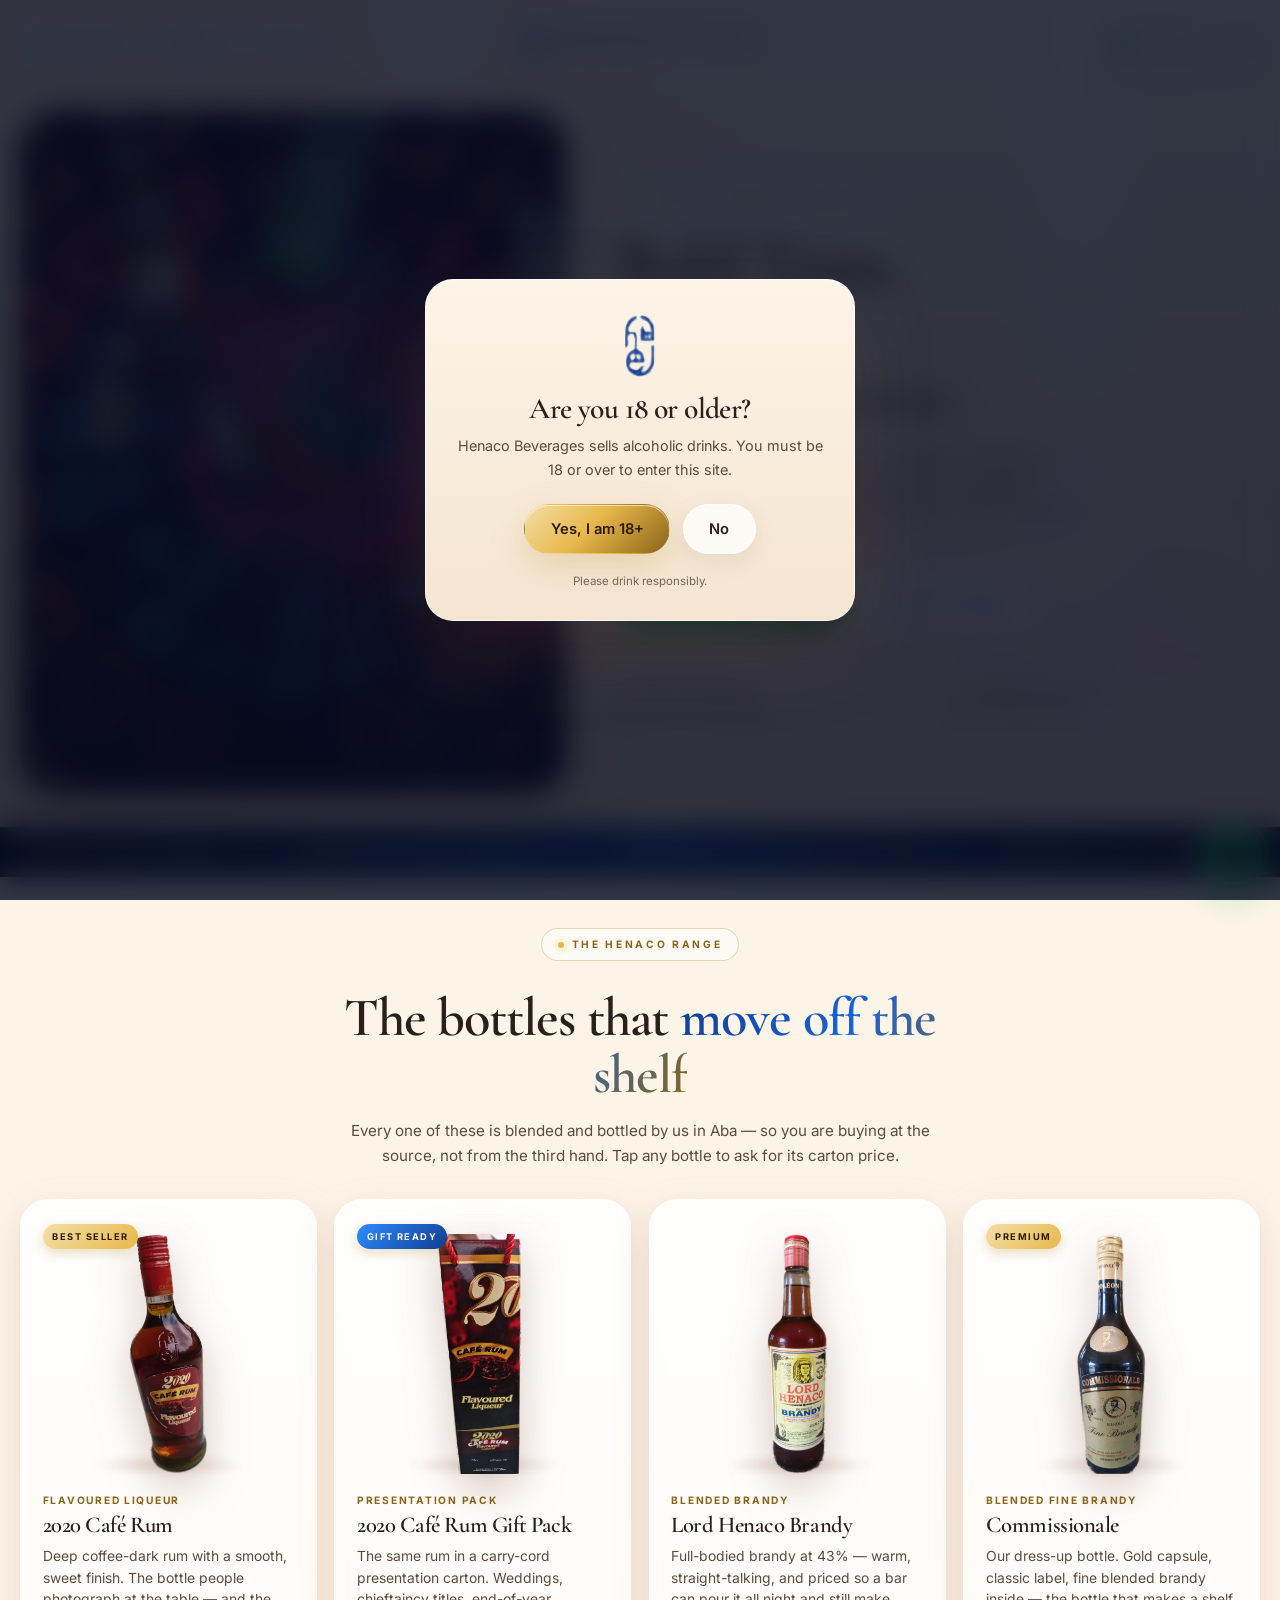
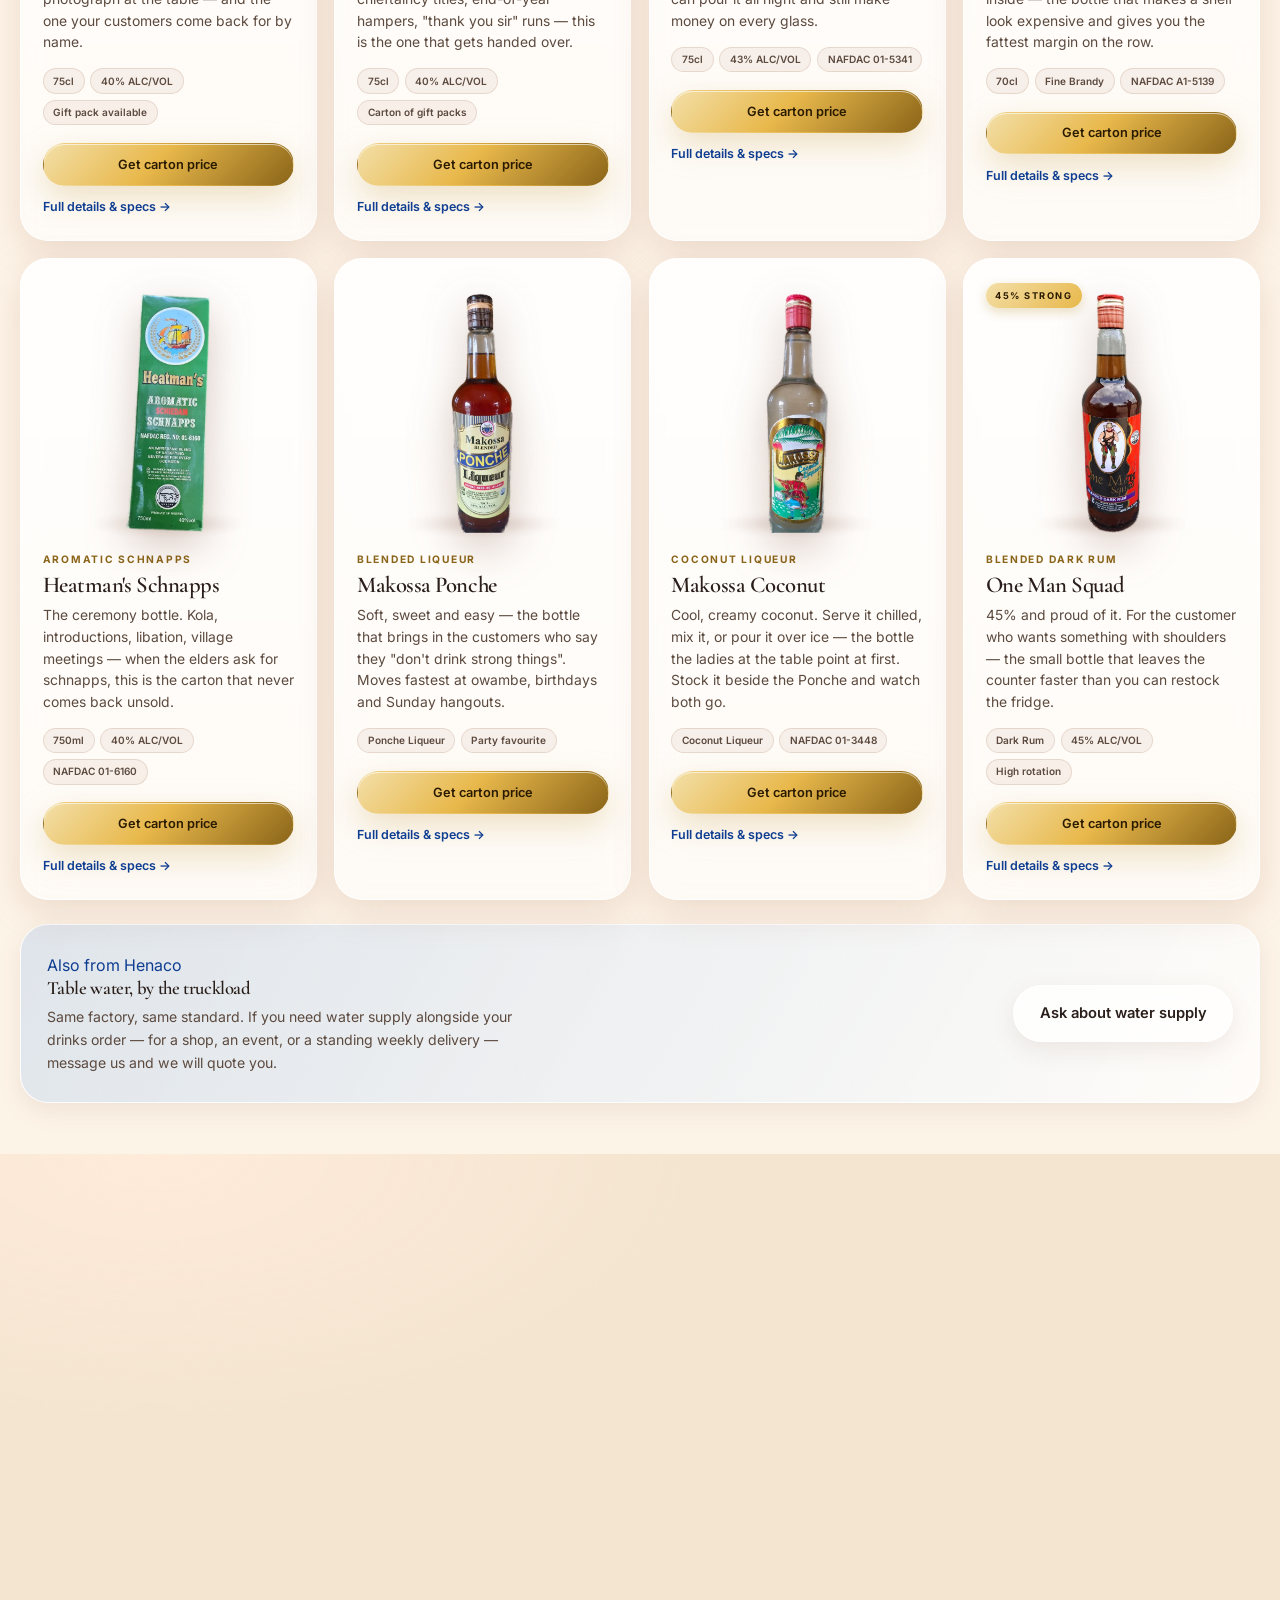
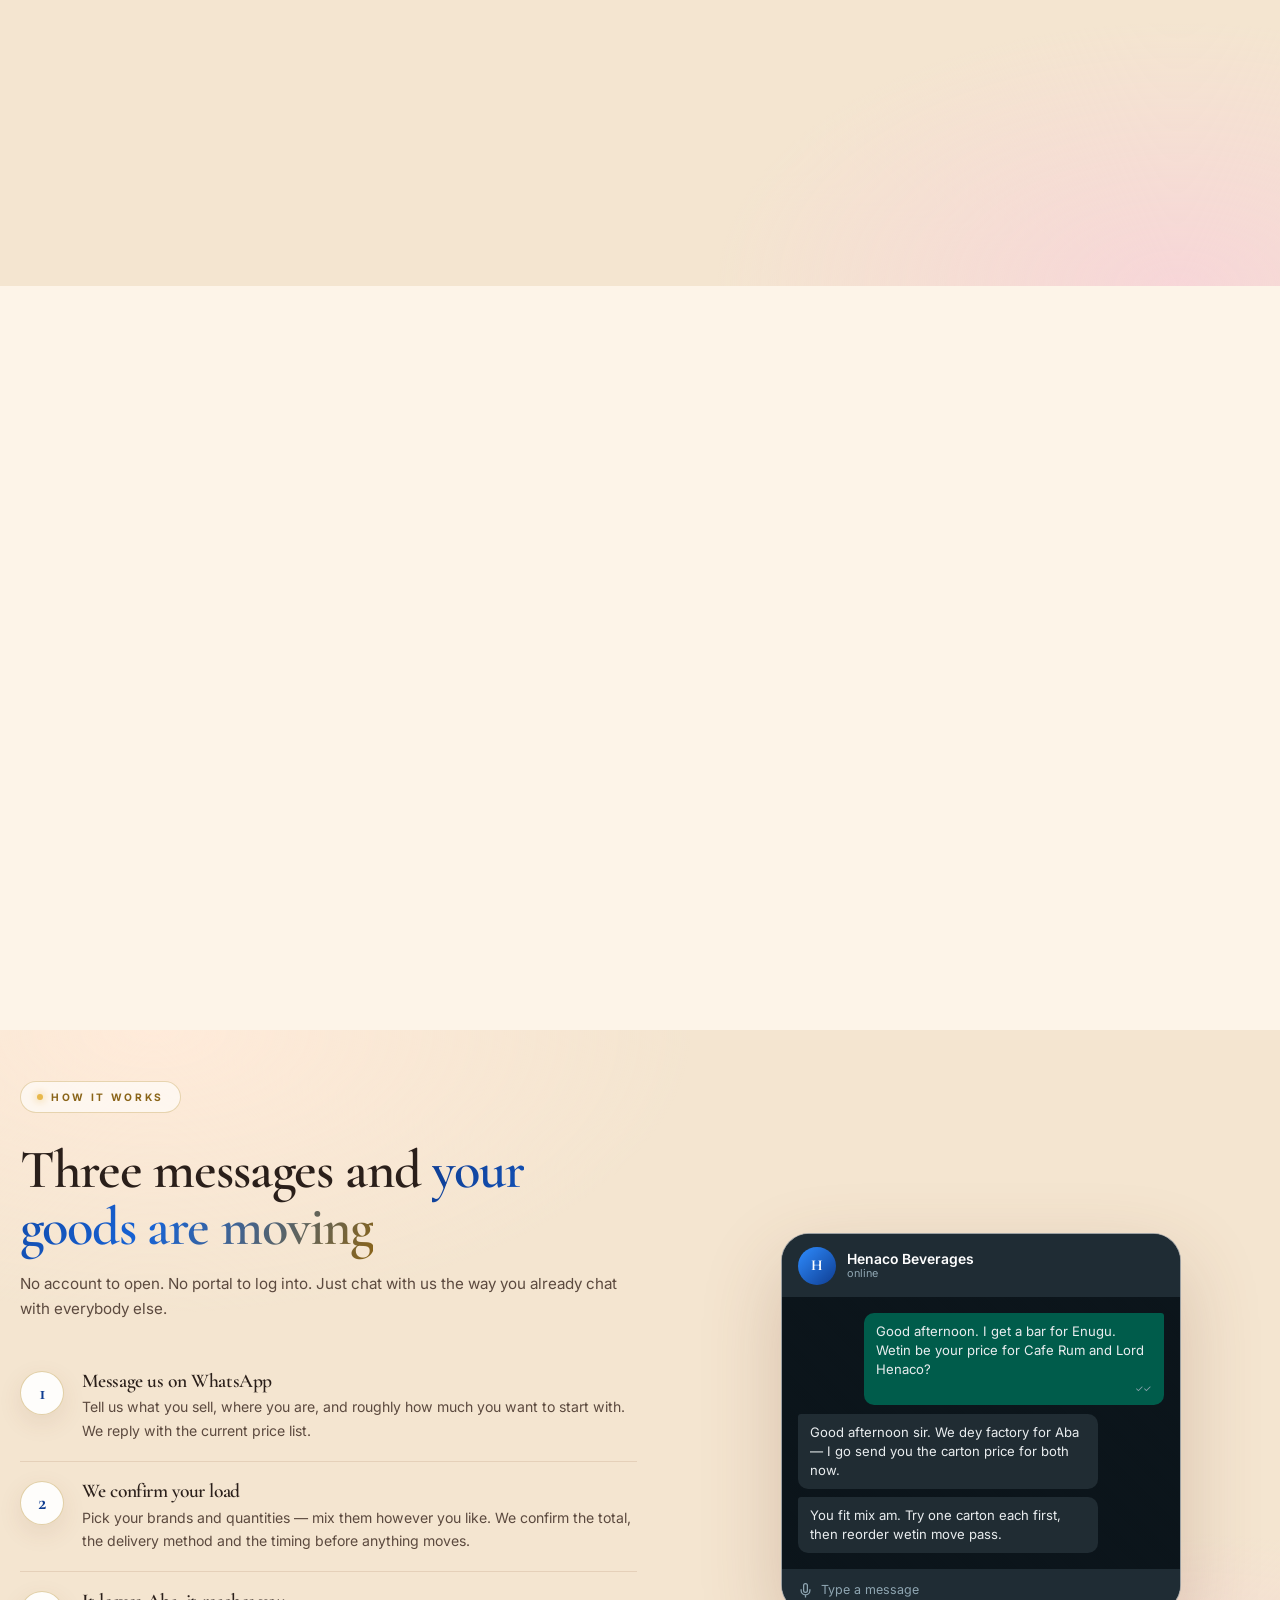
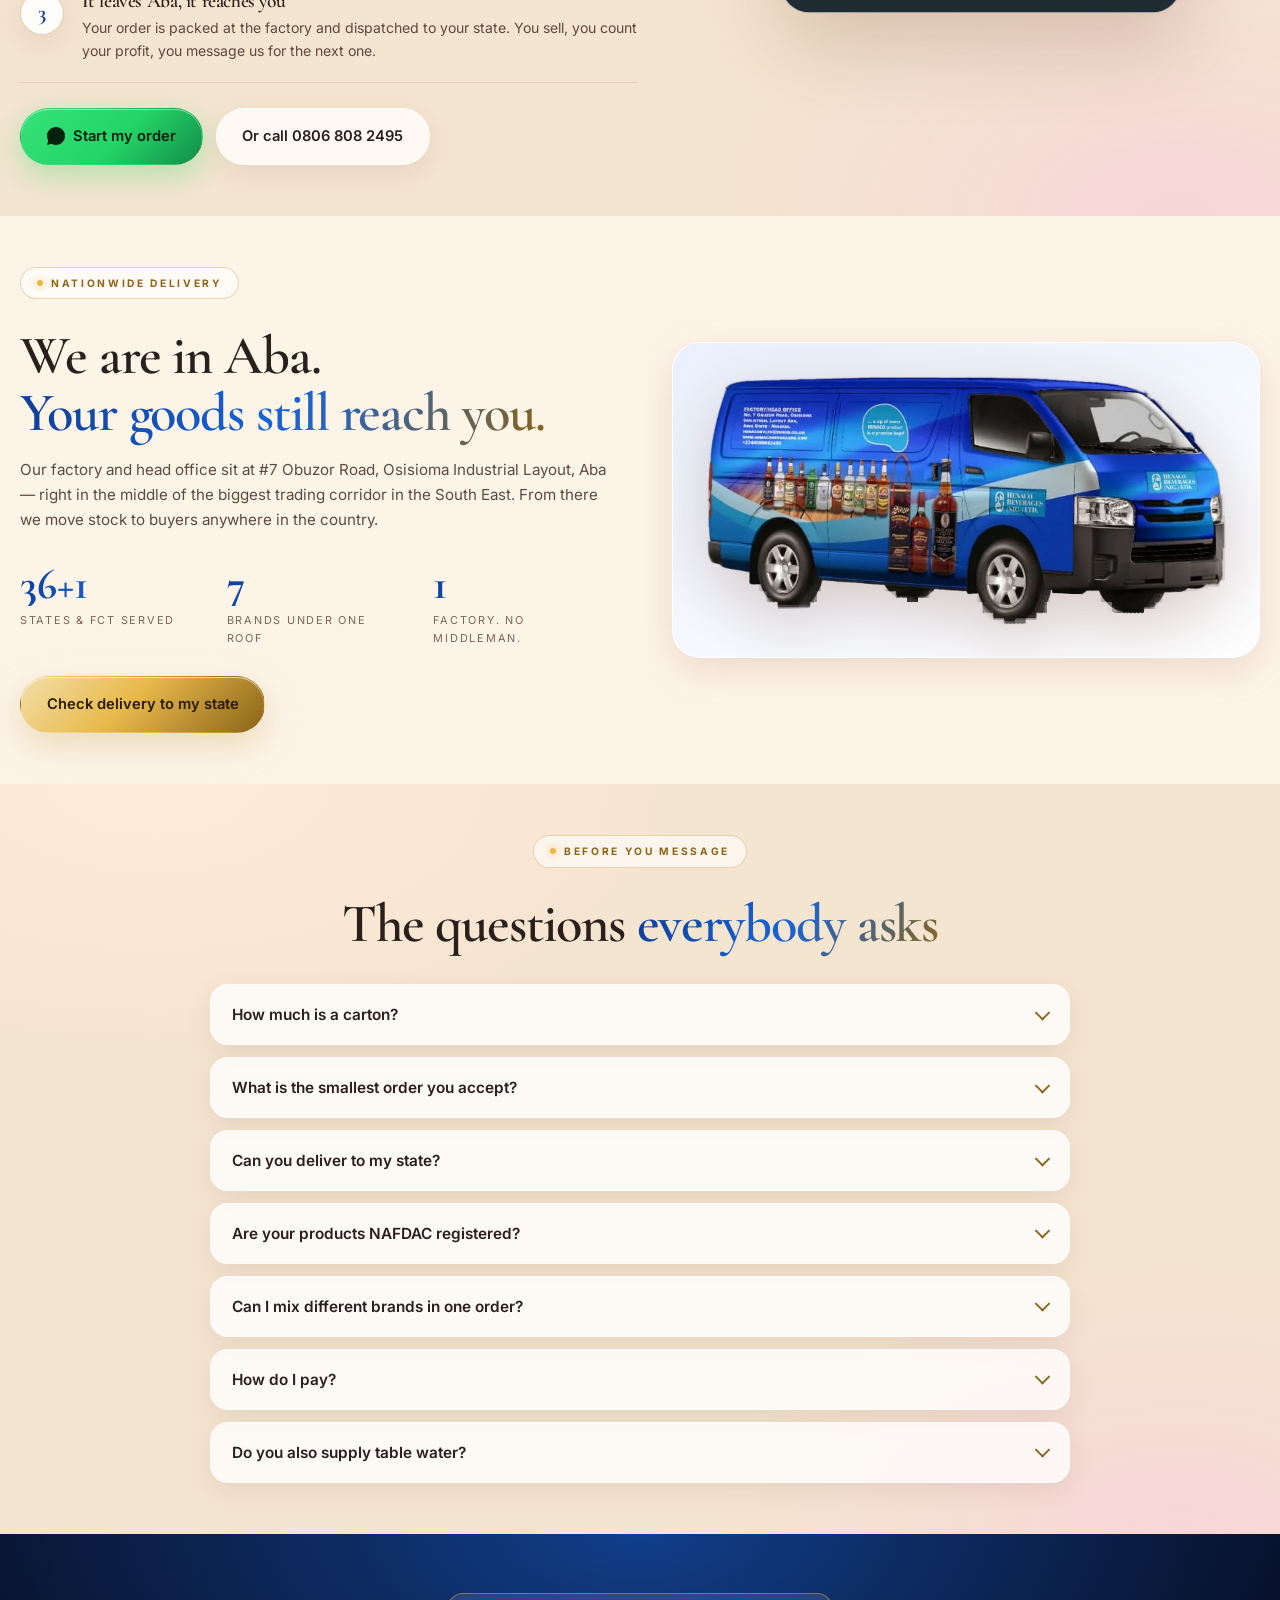
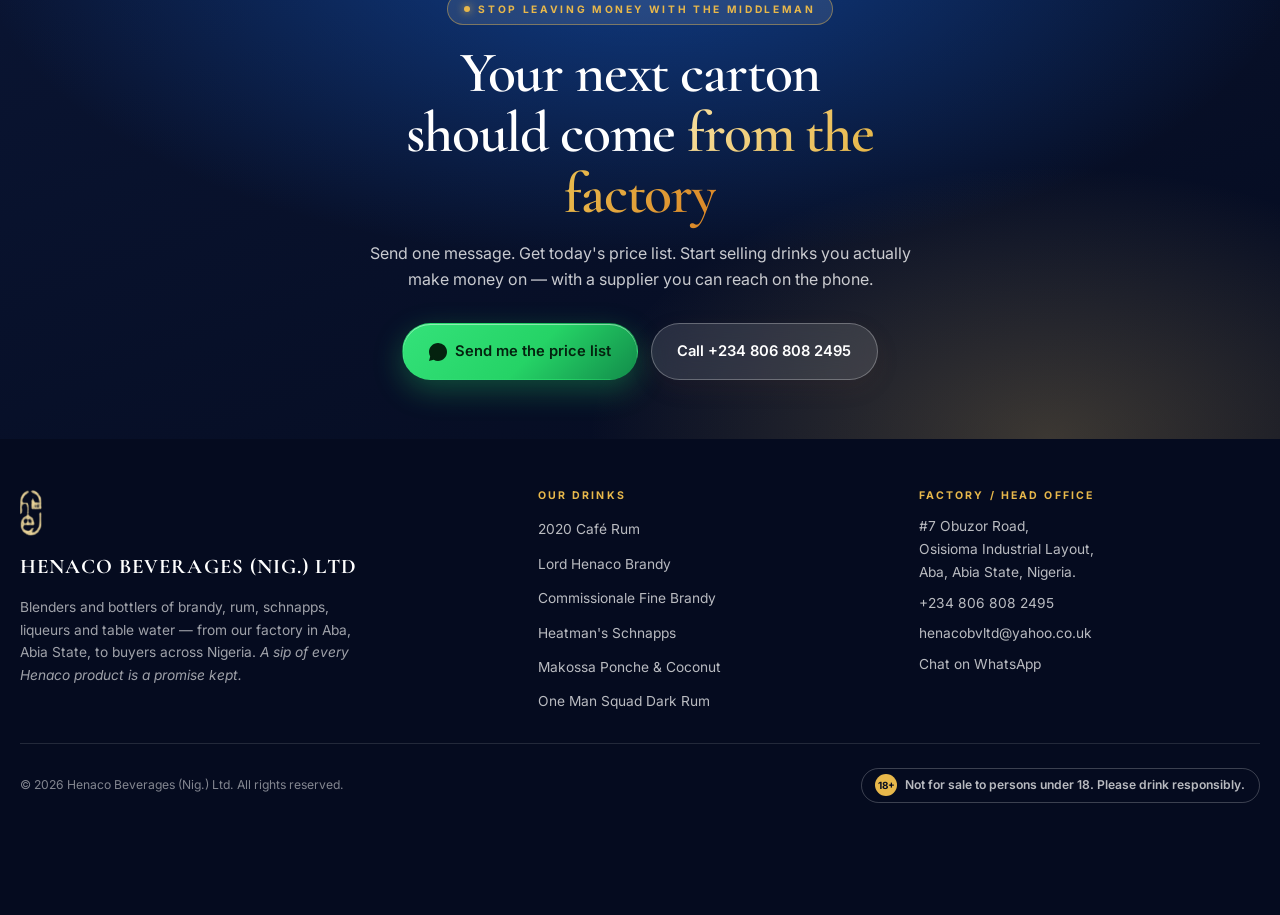
==== commit c6179e34: "feat: product pages, real card media, age gate, SEO, tracking Visuals — all built on Henaco's own ph" ====
--- a/index.html
+++ b/index.html
@@ -8,13 +8,16 @@
 
 <title>Henaco Beverages — Brandy, Rum, Schnapps &amp; Liqueurs Direct From Our Aba Factory</title>
 <meta name="description" content="Buy NAFDAC-registered brandy, rum, schnapps and liqueurs direct from the Henaco Beverages factory in Aba, Abia State. Factory prices for shops, bars, lounges and event planners. Delivery nationwide. Order on WhatsApp." />
-<link rel="canonical" href="https://www.henacobeverages.com/" />
+<link rel="canonical" href="https://zaddywebbuilds.github.io/Henacobeverages/" />
 
 <meta property="og:type" content="website" />
 <meta property="og:title" content="Henaco Beverages — Factory-Direct Spirits From Aba, Nigeria" />
 <meta property="og:description" content="Brandy, rum, schnapps and liqueurs blended and bottled in Aba. Factory prices, NAFDAC registered, delivered nationwide. Order on WhatsApp." />
-<meta property="og:url" content="https://www.henacobeverages.com/" />
-<meta property="og:image" content="https://www.henacobeverages.com/images/scenes/refresh-poster.webp" />
+<meta property="og:url" content="https://zaddywebbuilds.github.io/Henacobeverages/" />
+<meta property="og:image" content="https://zaddywebbuilds.github.io/Henacobeverages/images/scenes/og-share.jpg" />
+<meta property="og:image:width" content="1200" />
+<meta property="og:image:height" content="630" />
+<meta property="og:image:alt" content="Henaco Beverages — Bold Taste. Zero Compromise." />
 <meta property="og:locale" content="en_NG" />
 <meta name="twitter:card" content="summary_large_image" />
 
@@ -22,18 +25,20 @@
 <link rel="preconnect" href="https://fonts.gstatic.com" crossorigin>
 <link href="https://fonts.googleapis.com/css2?family=Cormorant+Garamond:wght@500;600;700&family=Inter:wght@400;500;600;700&display=swap" rel="stylesheet">
 <link rel="stylesheet" href="css/theme.css" />
-<link rel="icon" type="image/svg+xml" href="data:image/svg+xml,%3Csvg xmlns='http://www.w3.org/2000/svg' viewBox='0 0 100 100'%3E%3Crect width='100' height='100' rx='22' fill='%231763D6'/%3E%3Ctext x='50' y='68' font-family='Georgia' font-size='56' fill='%23E8B84B' text-anchor='middle' font-weight='700'%3EH%3C/text%3E%3C/svg%3E">
+<link rel="icon" href="favicon.ico" sizes="any">
+<link rel="icon" type="image/png" sizes="32x32" href="favicon-32.png">
+<link rel="apple-touch-icon" href="apple-touch-icon.png">
 
 <script type="application/ld+json">
 {
   "@context": "https://schema.org",
   "@type": ["LocalBusiness", "Distillery"],
-  "@id": "https://www.henacobeverages.com/#business",
+  "@id": "https://zaddywebbuilds.github.io/Henacobeverages/#business",
   "name": "Henaco Beverages (Nig.) Ltd",
-  "url": "https://www.henacobeverages.com/",
+  "url": "https://zaddywebbuilds.github.io/Henacobeverages/",
   "telephone": "+2348068082495",
   "email": "henacobvltd@yahoo.co.uk",
-  "image": "https://www.henacobeverages.com/images/scenes/refresh-poster.webp",
+  "image": "https://zaddywebbuilds.github.io/Henacobeverages/images/scenes/og-share.jpg",
   "slogan": "Bold taste. Zero compromise.",
   "address": {
     "@type": "PostalAddress",
@@ -47,7 +52,7 @@
     { "@type": "Offer", "itemOffered": { "@type": "Product", "name": "2020 Cafe Rum Flavoured Liqueur" } },
     { "@type": "Offer", "itemOffered": { "@type": "Product", "name": "Lord Henaco Blended Brandy" } },
     { "@type": "Offer", "itemOffered": { "@type": "Product", "name": "Commissionale Blended Fine Brandy" } },
-    { "@type": "Offer", "itemOffered": { "@type": "Product", "name": "Heatman's Aromatic Schnapps" } },
+    { "@type": "Offer", "itemOffered": { "@type": "Product", "name": "Heatman's Aromatic Schiedam Schnapps" } },
     { "@type": "Offer", "itemOffered": { "@type": "Product", "name": "Makossa Blended Ponche Liqueur" } },
     { "@type": "Offer", "itemOffered": { "@type": "Product", "name": "Makossa Coconut Liqueur" } },
     { "@type": "Offer", "itemOffered": { "@type": "Product", "name": "One Man Squad Blended Dark Rum" } }
@@ -56,6 +61,19 @@
 </script>
 </head>
 <body>
+
+<div class="age-gate" id="ageGate" hidden>
+  <div class="age-card" role="dialog" aria-modal="true" aria-labelledby="ageTitle">
+    <img src="images/brand/henaco-mark.webp" alt="" width="132" height="276">
+    <h2 id="ageTitle">Are you 18 or older?</h2>
+    <p>Henaco Beverages sells alcoholic drinks. You must be 18 or over to enter this site.</p>
+    <div class="btn-row">
+      <button class="btn btn-gold" type="button" data-age="yes">Yes, I am 18+</button>
+      <button class="btn btn-glass" type="button" data-age="no">No</button>
+    </div>
+    <small>Please drink responsibly.</small>
+  </div>
+</div>
 
 <!-- ============================================================
      HERO — neon vortex, bottles pulled into the tunnel
@@ -173,10 +191,11 @@
           <img src="images/products/cafe-rum-2020.webp" alt="2020 Café Rum Flavoured Liqueur, 75cl bottle" loading="lazy" width="286" height="869">
         </div>
         <span class="kind">Flavoured Liqueur</span>
-        <h3>2020 Café Rum</h3>
+        <h3><a class="prod-link" href="2020-cafe-rum.html">2020 Café Rum</a></h3>
         <p class="pitch">Deep coffee-dark rum with a smooth, sweet finish. The bottle people photograph at the table — and the one your customers come back for by name.</p>
         <div class="prod-spec"><b>75cl</b><b>40% ALC/VOL</b><b>Gift pack available</b></div>
         <a class="btn btn-gold btn-sm" data-wa="Hello Henaco Beverages, please send me the carton price for 2020 Café Rum (75cl)." href="#" target="_blank" rel="noopener">Get carton price</a>
+      <a class="prod-more" href="2020-cafe-rum.html">Full details &amp; specs &rarr;</a>
       </article>
 
       <article class="prod reveal" data-tilt>
@@ -185,10 +204,11 @@
           <img src="images/products/cafe-rum-giftpack.webp" alt="2020 Café Rum presentation gift carton with carry cord" loading="lazy" width="346" height="900">
         </div>
         <span class="kind">Presentation Pack</span>
-        <h3>2020 Café Rum Gift Pack</h3>
+        <h3><a class="prod-link" href="2020-cafe-rum.html">2020 Café Rum Gift Pack</a></h3>
         <p class="pitch">The same rum in a carry-cord presentation carton. Weddings, chieftaincy titles, end-of-year hampers, "thank you sir" runs — this is the one that gets handed over.</p>
         <div class="prod-spec"><b>75cl</b><b>40% ALC/VOL</b><b>Carton of gift packs</b></div>
         <a class="btn btn-gold btn-sm" data-wa="Hello Henaco Beverages, please send me the carton price for the 2020 Café Rum Gift Pack." href="#" target="_blank" rel="noopener">Get carton price</a>
+      <a class="prod-more" href="2020-cafe-rum.html">Full details &amp; specs &rarr;</a>
       </article>
 
       <article class="prod reveal" data-tilt>
@@ -196,10 +216,11 @@
           <img src="images/products/lord-henaco-brandy.webp" alt="Lord Henaco Blended Brandy, 75cl bottle" loading="lazy" width="228" height="900">
         </div>
         <span class="kind">Blended Brandy</span>
-        <h3>Lord Henaco Brandy</h3>
+        <h3><a class="prod-link" href="lord-henaco-brandy.html">Lord Henaco Brandy</a></h3>
         <p class="pitch">Full-bodied brandy at 43% — warm, straight-talking, and priced so a bar can pour it all night and still make money on every glass.</p>
         <div class="prod-spec"><b>75cl</b><b>43% ALC/VOL</b><b>NAFDAC 01-5341</b></div>
         <a class="btn btn-gold btn-sm" data-wa="Hello Henaco Beverages, please send me the carton price for Lord Henaco Blended Brandy (75cl)." href="#" target="_blank" rel="noopener">Get carton price</a>
+      <a class="prod-more" href="lord-henaco-brandy.html">Full details &amp; specs &rarr;</a>
       </article>
 
       <article class="prod reveal" data-tilt>
@@ -208,21 +229,23 @@
           <img src="images/products/commissionale-brandy.webp" alt="Commissionale Blended Fine Brandy, 70cl bottle" loading="lazy" width="257" height="900">
         </div>
         <span class="kind">Blended Fine Brandy</span>
-        <h3>Commissionale</h3>
+        <h3><a class="prod-link" href="commissionale-fine-brandy.html">Commissionale</a></h3>
         <p class="pitch">Our dress-up bottle. Gold capsule, classic label, fine blended brandy inside — the bottle that makes a shelf look expensive and gives you the fattest margin on the row.</p>
         <div class="prod-spec"><b>70cl</b><b>Fine Brandy</b><b>NAFDAC A1-5139</b></div>
         <a class="btn btn-gold btn-sm" data-wa="Hello Henaco Beverages, please send me the carton price for Commissionale Blended Fine Brandy (70cl)." href="#" target="_blank" rel="noopener">Get carton price</a>
-      </article>
-
-      <article class="prod reveal" data-tilt>
-        <div class="prod-media">
-          <img src="images/products/heatmans-schnapps.webp" alt="Heatman's Aromatic Schnapps in green carton, 750ml" loading="lazy" width="277" height="772">
+      <a class="prod-more" href="commissionale-fine-brandy.html">Full details &amp; specs &rarr;</a>
+      </article>
+
+      <article class="prod reveal" data-tilt>
+        <div class="prod-media">
+          <img src="images/products/heatmans-schnapps.webp" alt="Heatman's Aromatic Schiedam Schnapps in green carton, 750ml" loading="lazy" width="277" height="772">
         </div>
         <span class="kind">Aromatic Schnapps</span>
-        <h3>Heatman's Schnapps</h3>
+        <h3><a class="prod-link" href="heatmans-aromatic-schnapps.html">Heatman's Schnapps</a></h3>
         <p class="pitch">The ceremony bottle. Kola, introductions, libation, village meetings — when the elders ask for schnapps, this is the carton that never comes back unsold.</p>
-        <div class="prod-spec"><b>750ml</b><b>40% ALC/VOL</b><b>NAFDAC 01-0160</b></div>
-        <a class="btn btn-gold btn-sm" data-wa="Hello Henaco Beverages, please send me the carton price for Heatman's Aromatic Schnapps (750ml)." href="#" target="_blank" rel="noopener">Get carton price</a>
+        <div class="prod-spec"><b>750ml</b><b>40% ALC/VOL</b><b>NAFDAC 01-6160</b></div>
+        <a class="btn btn-gold btn-sm" data-wa="Hello Henaco Beverages, please send me the carton price for Heatman's Aromatic Schiedam Schnapps (750ml)." href="#" target="_blank" rel="noopener">Get carton price</a>
+      <a class="prod-more" href="heatmans-aromatic-schnapps.html">Full details &amp; specs &rarr;</a>
       </article>
 
       <article class="prod reveal" data-tilt>
@@ -230,10 +253,11 @@
           <img src="images/products/makossa-ponche.webp" alt="Makossa Blended Ponche Liqueur bottle" loading="lazy" width="237" height="900">
         </div>
         <span class="kind">Blended Liqueur</span>
-        <h3>Makossa Ponche</h3>
+        <h3><a class="prod-link" href="makossa-ponche-liqueur.html">Makossa Ponche</a></h3>
         <p class="pitch">Soft, sweet and easy — the bottle that brings in the customers who say they "don't drink strong things". Moves fastest at owambe, birthdays and Sunday hangouts.</p>
         <div class="prod-spec"><b>Ponche Liqueur</b><b>Party favourite</b></div>
         <a class="btn btn-gold btn-sm" data-wa="Hello Henaco Beverages, please send me the carton price for Makossa Blended Ponche Liqueur." href="#" target="_blank" rel="noopener">Get carton price</a>
+      <a class="prod-more" href="makossa-ponche-liqueur.html">Full details &amp; specs &rarr;</a>
       </article>
 
       <article class="prod reveal" data-tilt>
@@ -241,10 +265,11 @@
           <img src="images/products/makossa-coconut.webp" alt="Makossa Coconut Liqueur bottle" loading="lazy" width="236" height="900">
         </div>
         <span class="kind">Coconut Liqueur</span>
-        <h3>Makossa Coconut</h3>
+        <h3><a class="prod-link" href="makossa-coconut-liqueur.html">Makossa Coconut</a></h3>
         <p class="pitch">Cool, creamy coconut. Serve it chilled, mix it, or pour it over ice — the bottle the ladies at the table point at first. Stock it beside the Ponche and watch both go.</p>
         <div class="prod-spec"><b>Coconut Liqueur</b><b>NAFDAC 01-3448</b></div>
         <a class="btn btn-gold btn-sm" data-wa="Hello Henaco Beverages, please send me the carton price for Makossa Coconut Liqueur." href="#" target="_blank" rel="noopener">Get carton price</a>
+      <a class="prod-more" href="makossa-coconut-liqueur.html">Full details &amp; specs &rarr;</a>
       </article>
 
       <article class="prod reveal" data-tilt>
@@ -253,10 +278,11 @@
           <img src="images/products/one-man-squad.webp" alt="One Man Squad Blended Dark Rum bottle" loading="lazy" width="232" height="900">
         </div>
         <span class="kind">Blended Dark Rum</span>
-        <h3>One Man Squad</h3>
+        <h3><a class="prod-link" href="one-man-squad-dark-rum.html">One Man Squad</a></h3>
         <p class="pitch">45% and proud of it. For the customer who wants something with shoulders — the small bottle that leaves the counter faster than you can restock the fridge.</p>
         <div class="prod-spec"><b>Dark Rum</b><b>45% ALC/VOL</b><b>High rotation</b></div>
         <a class="btn btn-gold btn-sm" data-wa="Hello Henaco Beverages, please send me the carton price for One Man Squad Blended Dark Rum." href="#" target="_blank" rel="noopener">Get carton price</a>
+      <a class="prod-more" href="one-man-squad-dark-rum.html">Full details &amp; specs &rarr;</a>
       </article>
 
     </div>
@@ -288,23 +314,23 @@
     </div>
 
     <div class="grid grid-4">
-      <div class="why reveal">
-        <div class="why-ico"><svg viewBox="0 0 24 24" fill="none" stroke="currentColor" stroke-width="2"><path d="M12 1v22M17 5H9.5a3.5 3.5 0 0 0 0 7h5a3.5 3.5 0 0 1 0 7H6"/></svg></div>
+      <div class="why has-media reveal">
+        <div class="why-media"><img src="images/scenes/card-direct.webp" alt="A WhatsApp chat with Henaco Beverages about carton prices" loading="lazy" width="760" height="380"></div>
         <h3>Factory price, full stop</h3>
         <p>You buy where the bottle is filled. The mark-up that used to feed three middlemen stays in your pocket instead.</p>
       </div>
-      <div class="why reveal">
-        <div class="why-ico"><svg viewBox="0 0 24 24" fill="none" stroke="currentColor" stroke-width="2"><path d="M12 22s8-4 8-10V5l-8-3-8 3v7c0 6 8 10 8 10z"/><path d="M9 12l2 2 4-4"/></svg></div>
+      <div class="why has-media reveal">
+        <div class="why-media"><img src="images/scenes/card-nafdac.webp" alt="NAFDAC registration number 01-6160 printed on a Henaco Heatman&#39;s Schnapps carton" loading="lazy" width="760" height="380"></div>
         <h3>NAFDAC registered</h3>
         <p>Our products carry NAFDAC registration numbers printed on the label. Nothing to hide from an inspector, and nothing to explain to a customer.</p>
       </div>
-      <div class="why reveal">
-        <div class="why-ico"><svg viewBox="0 0 24 24" fill="none" stroke="currentColor" stroke-width="2"><rect x="1" y="3" width="15" height="13"/><path d="M16 8h4l3 3v5h-7z"/><circle cx="5.5" cy="18.5" r="2.5"/><circle cx="18.5" cy="18.5" r="2.5"/></svg></div>
+      <div class="why has-media reveal">
+        <div class="why-media"><video src="video/delivery-van.mp4" poster="video/delivery-van-poster.jpg" muted loop playsinline preload="none" aria-label="The Henaco Beverages delivery van on the road" width="960" height="540"></video></div>
         <h3>We deliver, you sell</h3>
         <p>Aba to Lagos, Abuja, Port Harcourt, Kano, Enugu — anywhere in Nigeria. You do not have to travel down to come and carry goods.</p>
       </div>
-      <div class="why reveal">
-        <div class="why-ico"><svg viewBox="0 0 24 24" fill="none" stroke="currentColor" stroke-width="2"><path d="M20 7H4a1 1 0 0 0-1 1v11a1 1 0 0 0 1 1h16a1 1 0 0 0 1-1V8a1 1 0 0 0-1-1zM3 7l3-4h12l3 4M12 7v13"/></svg></div>
+      <div class="why has-media reveal">
+        <div class="why-media"><img src="images/scenes/card-mixed-carton.webp" alt="An open Henaco mixed carton holding brandy, rum, schnapps and liqueur" loading="lazy" width="760" height="380"></div>
         <h3>Mix your carton</h3>
         <p>Not sure which brand your area will take? Start with a mixed load — brandy, rum, schnapps, liqueur — and reorder the ones that fly.</p>
       </div>
@@ -485,7 +511,7 @@
       </details>
       <details class="faq-item reveal">
         <summary>Are your products NAFDAC registered?</summary>
-        <div class="faq-a">Yes. Our products carry NAFDAC registration numbers printed on the labels — for example Heatman's Aromatic Schnapps (01-0160), Makossa Coconut Liqueur (01-3448), Lord Henaco Brandy (01-5341) and Commissionale Fine Brandy (A1-5139).</div>
+        <div class="faq-a">Yes. Our products carry NAFDAC registration numbers printed on the labels — for example Heatman's Aromatic Schiedam Schnapps (01-6160), Makossa Coconut Liqueur (01-3448), Lord Henaco Brandy (01-5341) and Commissionale Fine Brandy (A1-5139).</div>
       </details>
       <details class="faq-item reveal">
         <summary>Can I mix different brands in one order?</summary>
--- a/css/theme.css
+++ b/css/theme.css
@@ -159,7 +159,7 @@
   position: relative;
   overflow: hidden;
   isolation: isolate;
-  padding: 0 0 clamp(2rem, 4vw, 3.5rem);
+  padding: 0 0 clamp(1.4rem, 2.6vw, 2.4rem);
   background:
     radial-gradient(ellipse 70% 55% at 18% 12%, #FFE9D8 0%, transparent 62%),
     radial-gradient(ellipse 65% 55% at 88% 78%, #F7D3D6 0%, transparent 60%),
@@ -424,7 +424,7 @@
 /* ============================================================
    SECTIONS — flush, alternating warmth
    ============================================================ */
-.section { padding: clamp(3.2rem, 6.5vw, 6rem) 0; position: relative; }
+.section { padding: clamp(2.1rem, 4vw, 3.5rem) 0; position: relative; }
 .section-cream { background: var(--c-cream); }
 .section-deep {
   background:
@@ -433,7 +433,7 @@
     var(--c-cream-deep);
 }
 
-.section-head { max-width: 62ch; margin-bottom: clamp(2rem, 4vw, 3rem); }
+.section-head { max-width: 62ch; margin-bottom: clamp(1.3rem, 2.4vw, 2rem); }
 .section-head.center { margin-inline: auto; text-align: center; }
 .section-head h2 { font-size: clamp(2rem, 4.4vw, 3.4rem); margin-top: .7rem; }
 .section-head h2 .glow {
@@ -443,7 +443,7 @@
 }
 .section-head p { margin-top: .9rem; color: var(--c-ink-soft); font-size: clamp(.95rem, 1.15vw, 1.04rem); }
 
-.grid { display: grid; gap: 1.4rem; }
+.grid { display: grid; gap: 1.1rem; }
 .grid-2 { grid-template-columns: repeat(auto-fit, minmax(320px, 1fr)); }
 .grid-3 { grid-template-columns: repeat(auto-fit, minmax(280px, 1fr)); }
 .grid-4 { grid-template-columns: repeat(auto-fit, minmax(240px, 1fr)); }
@@ -451,7 +451,7 @@
 /* ============================================================
    PRODUCT CARDS
    ============================================================ */
-.prod-grid { grid-template-columns: repeat(auto-fit, minmax(258px, 1fr)); gap: 1.5rem; }
+.prod-grid { grid-template-columns: repeat(auto-fit, minmax(252px, 1fr)); gap: 1.1rem; }
 
 .prod {
   position: relative;
@@ -788,7 +788,7 @@
 .cta-strip {
   position: relative;
   overflow: hidden;
-  padding: clamp(3rem, 6.5vw, 5.2rem) clamp(1.5rem, 5vw, 4rem);
+  padding: clamp(2.4rem, 4.6vw, 3.8rem) clamp(1.5rem, 5vw, 4rem);
   text-align: center;
   background:
     radial-gradient(ellipse 80% 100% at 50% 0%, rgba(23,99,214,.55) 0%, transparent 65%),
@@ -809,7 +809,7 @@
    FOOTER — flush dark, grounds the page
    ============================================================ */
 .foot {
-  padding: clamp(3rem, 5.5vw, 4.5rem) 0 7rem;
+  padding: clamp(2.2rem, 4vw, 3.2rem) 0 7rem;
   background: var(--c-navy-deep);
   color: rgba(255,255,255,.72);
 }
@@ -839,7 +839,7 @@
 .foot li a:hover, .foot address a:hover { color: var(--c-gold-bright); }
 .foot address { font-style: normal; font-size: .86rem; color: rgba(255,255,255,.72); display: grid; gap: .5rem; }
 .foot-bottom {
-  margin-top: 2.6rem;
+  margin-top: 1.8rem;
   padding-top: 1.5rem;
   border-top: 1px solid rgba(255,255,255,.12);
   display: flex;
@@ -978,3 +978,237 @@
   .reveal { opacity: 1; transform: none; }
   .marquee-track { animation: none; }
 }
+
+/* ============================================================
+   AGE GATE — 18+ confirmation
+   Content stays in the DOM behind it so crawlers still index.
+   ============================================================ */
+.age-gate {
+  position: fixed;
+  inset: 0;
+  z-index: 200;
+  display: grid;
+  place-items: center;
+  padding: 1.2rem;
+  background: rgba(5, 11, 31, .82);
+  -webkit-backdrop-filter: blur(14px);
+  backdrop-filter: blur(14px);
+}
+.age-card {
+  width: min(100%, 430px);
+  text-align: center;
+  padding: 2.2rem 1.8rem 1.8rem;
+  border-radius: var(--r-lg);
+  background: linear-gradient(180deg, var(--c-cream), var(--c-cream-deep));
+  border: 1px solid var(--c-glass-border);
+  box-shadow: var(--sh-deep);
+}
+.age-card img { height: 62px; width: auto; margin: 0 auto 1rem; }
+.age-card h2 { font-size: 1.85rem; }
+.age-card p { margin-top: .6rem; font-size: .9rem; color: var(--c-ink-soft); }
+.age-card .btn-row { justify-content: center; margin-top: 1.4rem; }
+.age-card small { display: block; margin-top: 1.1rem; font-size: .72rem; color: var(--c-ink-dim); }
+.age-deny { font-size: .92rem; color: var(--c-ink-soft); }
+body.age-locked { overflow: hidden; }
+
+/* ============================================================
+   PRODUCT CARD LINKS
+   ============================================================ */
+.prod h3 a.prod-link { color: inherit; }
+.prod h3 a.prod-link:hover { color: var(--c-blue-deep); }
+.prod-more {
+  display: inline-block;
+  margin-top: .7rem;
+  font-size: .78rem;
+  font-weight: 600;
+  color: var(--c-blue-deep);
+  transform: translateZ(18px);
+}
+.prod-more:hover { color: var(--c-gold-deep); }
+
+/* ============================================================
+   PRODUCT PAGE
+   ============================================================ */
+.hero-slim { padding-bottom: clamp(2rem, 4vw, 3rem); }
+
+.crumbs {
+  position: relative;
+  z-index: 5;
+  width: min(100% - 2.5rem, var(--maxw));
+  margin: .2rem auto .4rem;
+  font-size: .76rem;
+  color: var(--c-ink-dim);
+}
+.crumbs a { color: var(--c-ink-soft); }
+.crumbs a:hover { color: var(--c-blue-deep); }
+.crumbs span { margin: 0 .4rem; opacity: .55; }
+.crumbs em { font-style: normal; color: var(--c-ink); font-weight: 600; }
+
+.pp-stage {
+  position: relative;
+  z-index: 4;
+  width: min(100% - 2.5rem, var(--maxw));
+  margin-inline: auto;
+  display: grid;
+  grid-template-columns: minmax(0, .8fr) minmax(0, 1.2fr);
+  gap: clamp(1.5rem, 4vw, 3.5rem);
+  align-items: center;
+  padding-top: clamp(.5rem, 2vw, 1.2rem);
+}
+.pp-media {
+  position: relative;
+  display: grid;
+  place-items: center;
+  padding: 2rem 1rem 2.6rem;
+  border-radius: var(--r-xl);
+  background: linear-gradient(170deg, rgba(255,255,255,.85), rgba(255,255,255,.35));
+  border: 1px solid var(--c-glass-border);
+  box-shadow: var(--sh-glass);
+}
+.pp-media::before {
+  content: "";
+  position: absolute; inset: -10%;
+  z-index: -1;
+  background: radial-gradient(circle, rgba(46,140,255,.2) 0%, rgba(201,169,97,.16) 45%, transparent 70%);
+  filter: blur(45px);
+}
+.pp-media::after {
+  content: "";
+  position: absolute;
+  bottom: 30px; left: 50%;
+  width: 58%; height: 20px;
+  transform: translateX(-50%);
+  background: radial-gradient(ellipse, rgba(120,70,50,.34) 0%, transparent 72%);
+  filter: blur(7px);
+}
+.pp-media img {
+  max-height: min(60vh, 460px);
+  width: auto;
+  position: relative;
+  z-index: 1;
+  filter: drop-shadow(0 20px 34px rgba(120,70,50,.34));
+}
+
+.pp-body .kind {
+  display: block;
+  font-size: .68rem;
+  font-weight: 700;
+  letter-spacing: .18em;
+  text-transform: uppercase;
+  color: var(--c-gold-deep);
+  margin-bottom: .5rem;
+}
+.pp-body h1 { font-size: clamp(2.3rem, 5vw, 4.2rem); line-height: .96; }
+.pp-lede { margin-top: 1rem; max-width: 46ch; font-size: clamp(1rem, 1.2vw, 1.12rem); color: var(--c-ink-soft); }
+.pp-body .prod-spec { margin-top: 1.1rem; }
+.pp-body .btn-row { margin-top: 1.5rem; }
+.pp-body .hero-proof { margin-top: 1.6rem; }
+
+.pp-cols {
+  display: grid;
+  grid-template-columns: minmax(0, 1.5fr) minmax(0, .85fr);
+  gap: clamp(2rem, 5vw, 3.5rem);
+  align-items: start;
+}
+.pp-prose h2 { font-size: clamp(1.7rem, 3.2vw, 2.5rem); margin-bottom: 1rem; }
+.pp-prose p { color: var(--c-ink-soft); margin-bottom: 1rem; font-size: .98rem; }
+.pp-extra {
+  margin-top: 1.6rem;
+  border-radius: var(--r-lg);
+  overflow: hidden;
+  background: rgba(255,255,255,.7);
+  border: 1px solid var(--c-glass-border);
+  box-shadow: var(--sh-soft);
+  padding: 1.4rem;
+  text-align: center;
+}
+.pp-extra img { max-height: 300px; width: auto; margin: 0 auto; filter: drop-shadow(0 14px 24px rgba(120,70,50,.28)); }
+.pp-extra figcaption { margin-top: .9rem; font-size: .82rem; color: var(--c-ink-dim); }
+
+.pp-aside {
+  position: sticky;
+  top: 1.5rem;
+  padding: 1.7rem 1.5rem;
+  border-radius: var(--r-lg);
+  background: linear-gradient(180deg, #FFF8EA, rgba(255,255,255,.85));
+  border: 1px solid rgba(201,169,97,.55);
+  box-shadow: var(--sh-gold);
+}
+.pp-aside h3 { font-size: 1.3rem; margin-bottom: .9rem; }
+.pp-sells { list-style: none; display: grid; gap: .55rem; margin-bottom: 1.3rem; }
+.pp-sells li { position: relative; padding-left: 1.5rem; font-size: .88rem; color: var(--c-ink-soft); }
+.pp-sells li::before {
+  content: "";
+  position: absolute; left: 0; top: .55em;
+  width: 7px; height: 7px; border-radius: 50%;
+  background: var(--c-gold-bright);
+  box-shadow: 0 0 0 3px rgba(232,184,75,.25);
+}
+.pp-aside .btn { width: 100%; }
+.pp-note { margin-top: .9rem; font-size: .76rem; color: var(--c-ink-dim); }
+
+/* related products */
+.rel-grid { display: grid; grid-template-columns: repeat(auto-fit, minmax(160px, 1fr)); gap: 1rem; }
+.rel-card {
+  display: grid;
+  justify-items: center;
+  text-align: center;
+  padding: 1.2rem .8rem 1rem;
+  border-radius: var(--r-md);
+  background: rgba(255,255,255,.75);
+  border: 1px solid var(--c-glass-border);
+  box-shadow: var(--sh-soft);
+  transition: transform .3s cubic-bezier(.2,.8,.2,1), box-shadow .3s, border-color .3s;
+}
+.rel-card:hover { transform: translateY(-6px); box-shadow: var(--sh-glass); border-color: rgba(201,169,97,.6); }
+.rel-card img {
+  height: 150px; width: auto; object-fit: contain;
+  margin-bottom: .8rem;
+  filter: drop-shadow(0 10px 18px rgba(120,70,50,.28));
+}
+.rel-kind { font-size: .58rem; font-weight: 700; letter-spacing: .15em; text-transform: uppercase; color: var(--c-gold-deep); }
+.rel-name { font-family: var(--serif); font-size: 1.08rem; font-weight: 600; color: var(--c-ink); margin-top: .15rem; }
+
+@media (max-width: 1050px) {
+  .pp-stage { grid-template-columns: 1fr; }
+  .pp-media { order: 1; }
+  .pp-body { order: 2; }
+  .pp-cols { grid-template-columns: 1fr; }
+  .pp-aside { position: static; }
+}
+@media (max-width: 720px) {
+  .pp-media img { max-height: 300px; }
+  .rel-card img { height: 118px; }
+}
+
+
+/* ============================================================
+   WHY CARDS WITH REAL MEDIA
+   ============================================================ */
+.why.has-media { padding: 0 0 1.4rem; overflow: hidden; }
+.why-media {
+  position: relative;
+  aspect-ratio: 2 / 1;
+  overflow: hidden;
+  margin-bottom: 1.1rem;
+  background: var(--c-sand);
+}
+.why-media img,
+.why-media video {
+  width: 100%;
+  height: 100%;
+  object-fit: cover;
+  display: block;
+  transition: transform .6s cubic-bezier(.2,.8,.2,1);
+}
+.why.has-media:hover .why-media img,
+.why.has-media:hover .why-media video { transform: scale(1.045); }
+/* hairline so the media never floats free of the card edge */
+.why-media::after {
+  content: "";
+  position: absolute; inset: 0;
+  box-shadow: inset 0 -1px 0 rgba(160,110,80,.22);
+  pointer-events: none;
+}
+.why.has-media h3,
+.why.has-media p { padding-inline: 1.5rem; }
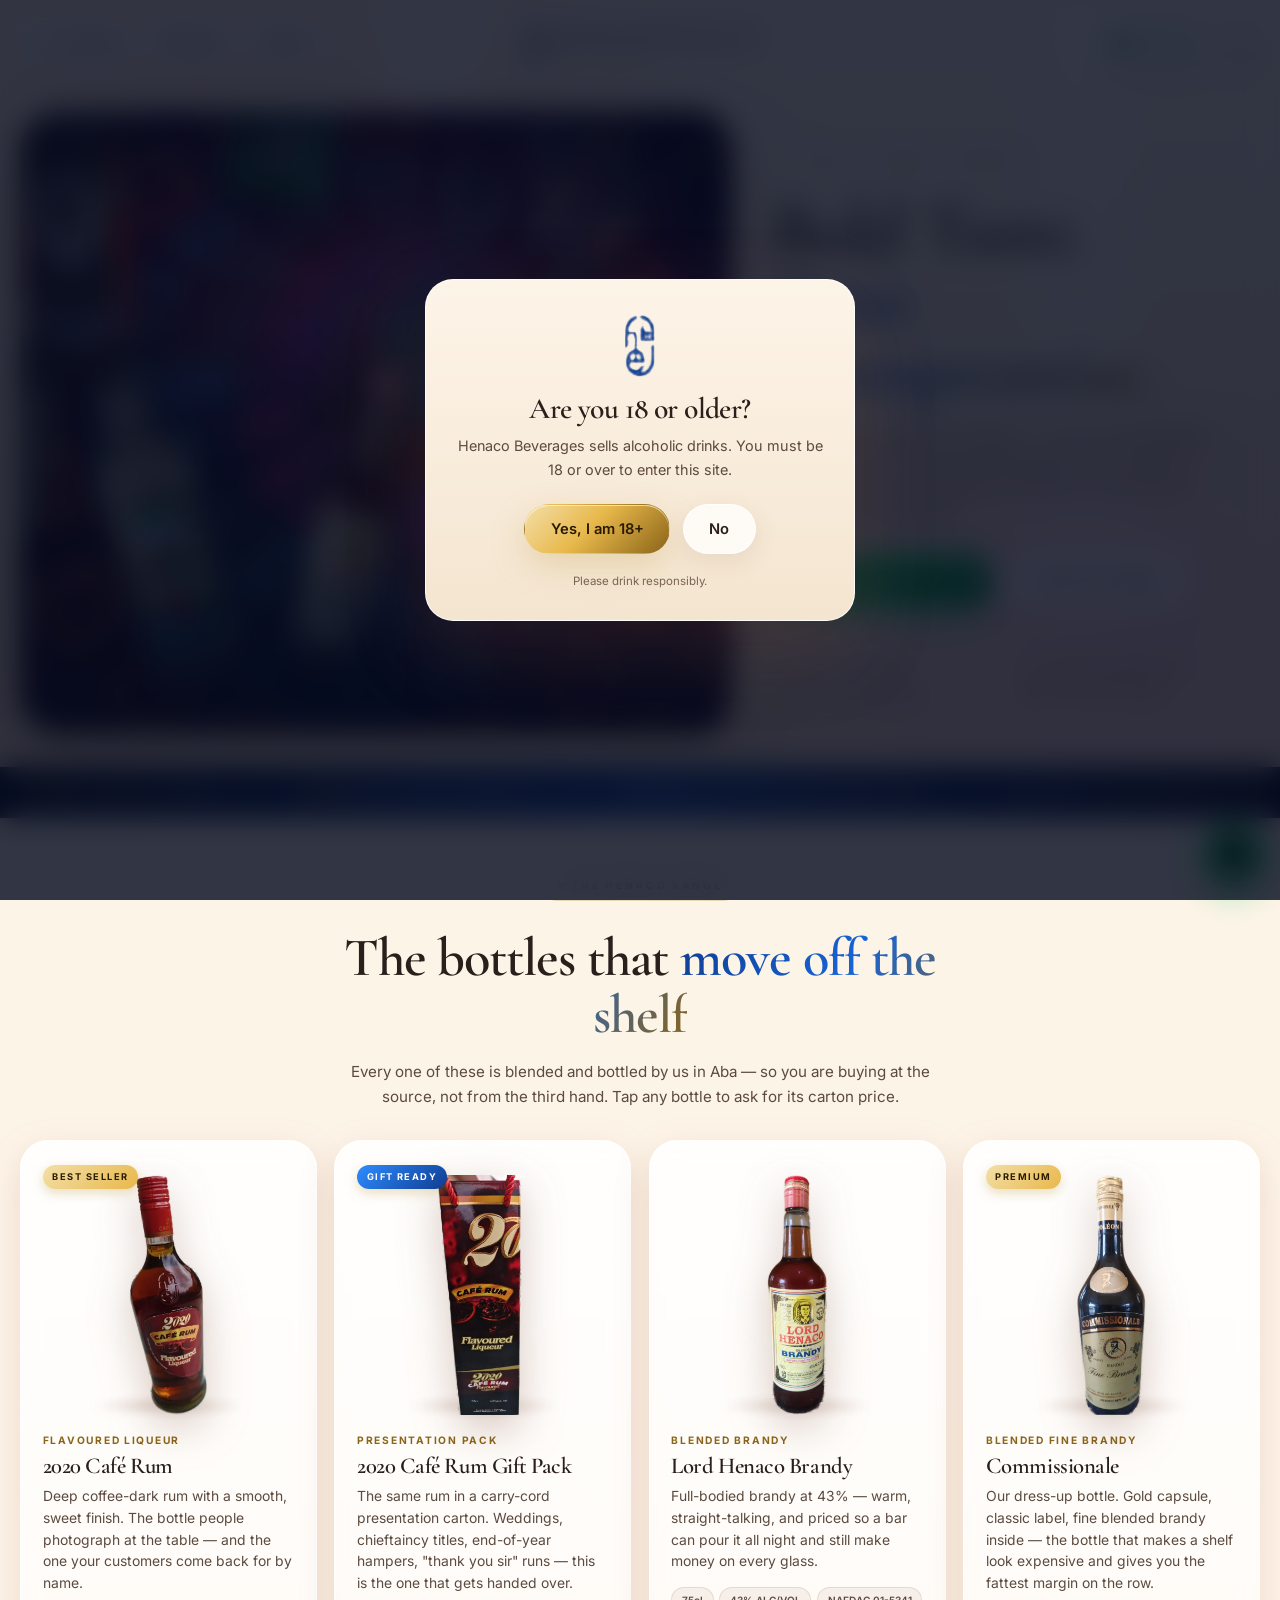
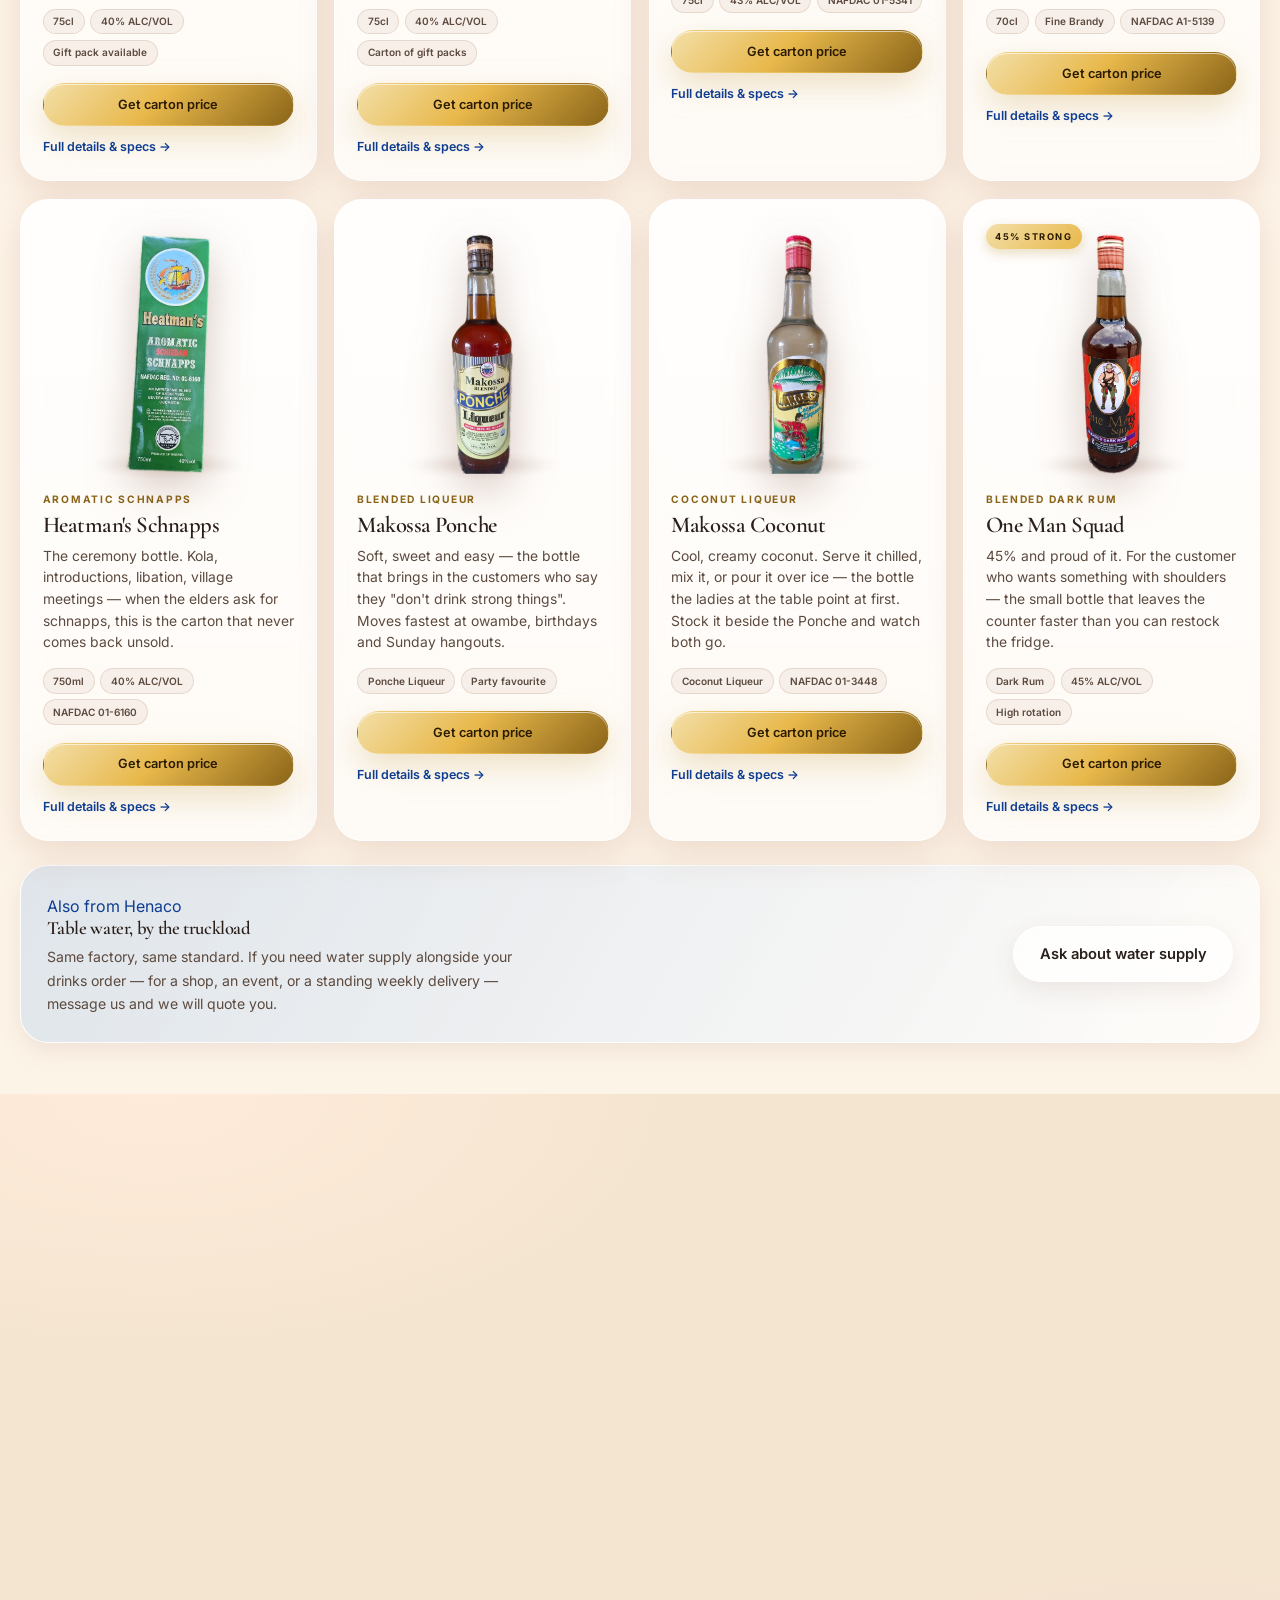
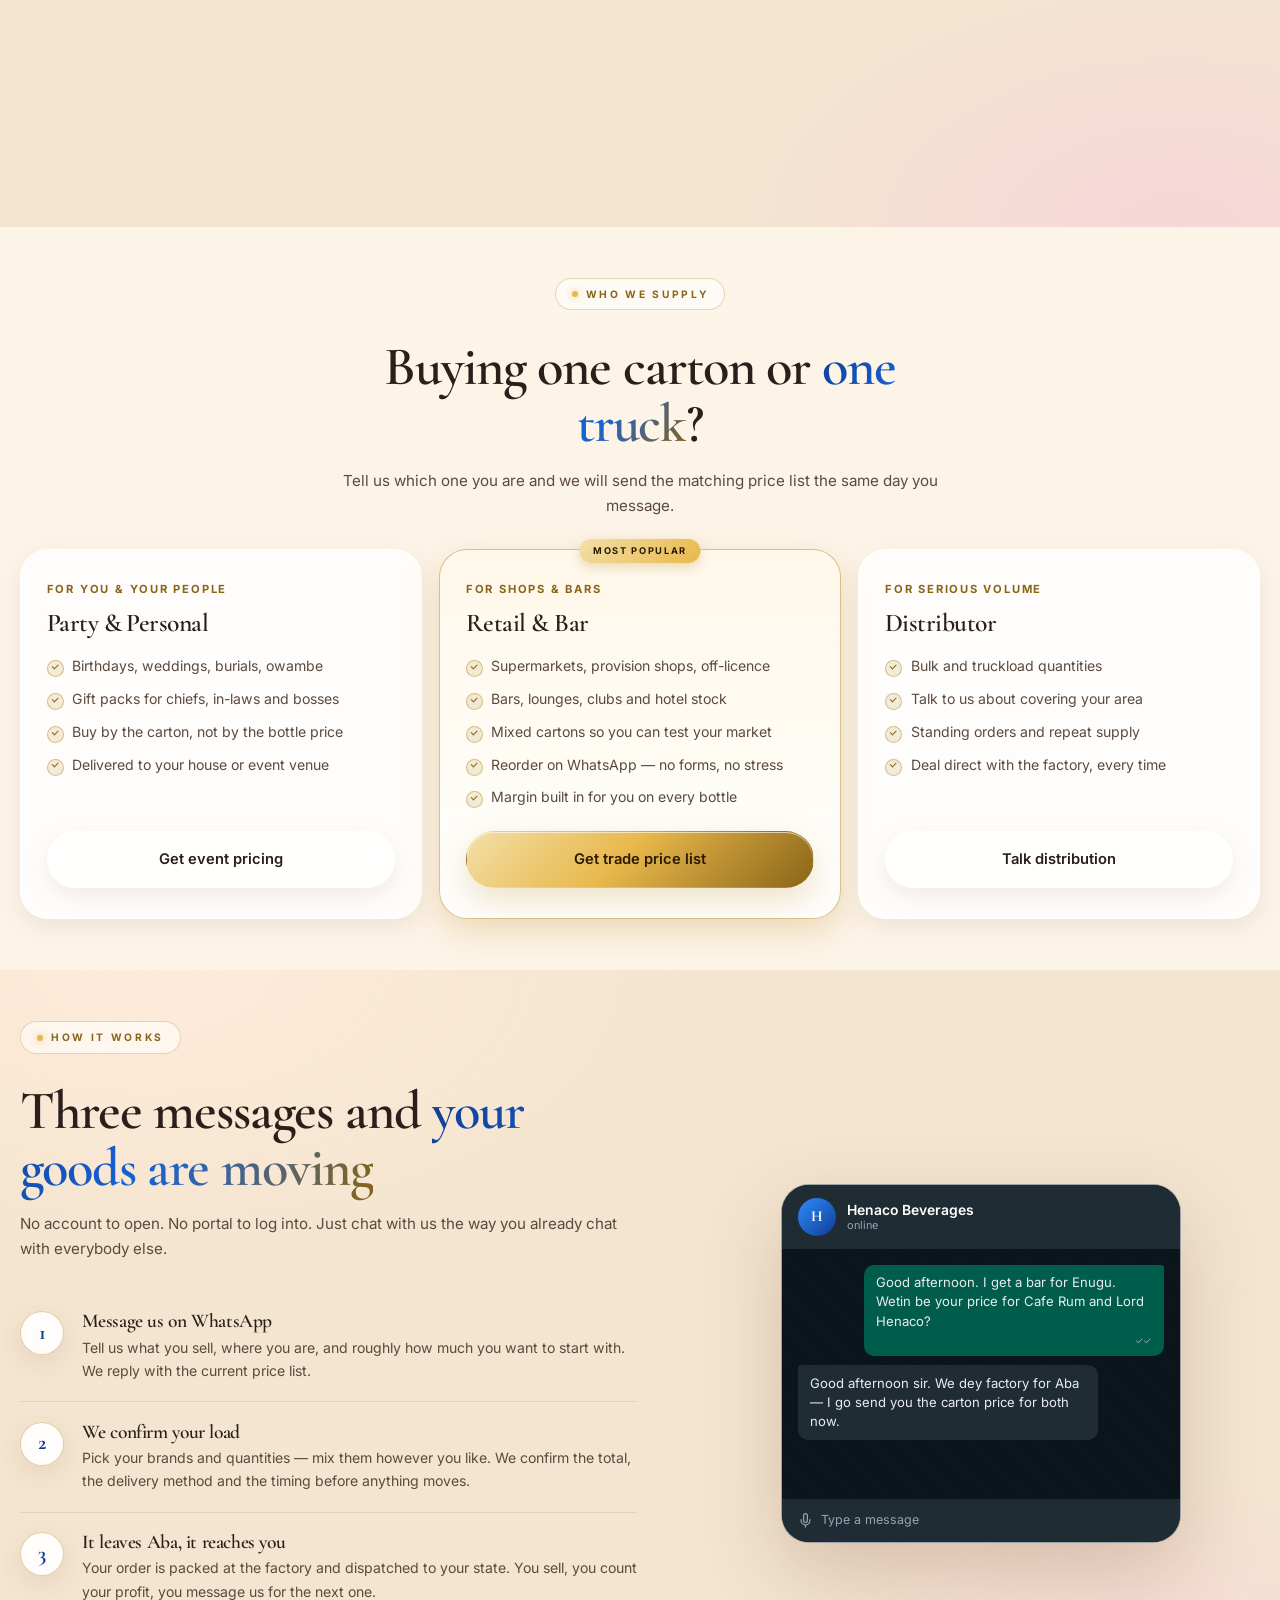
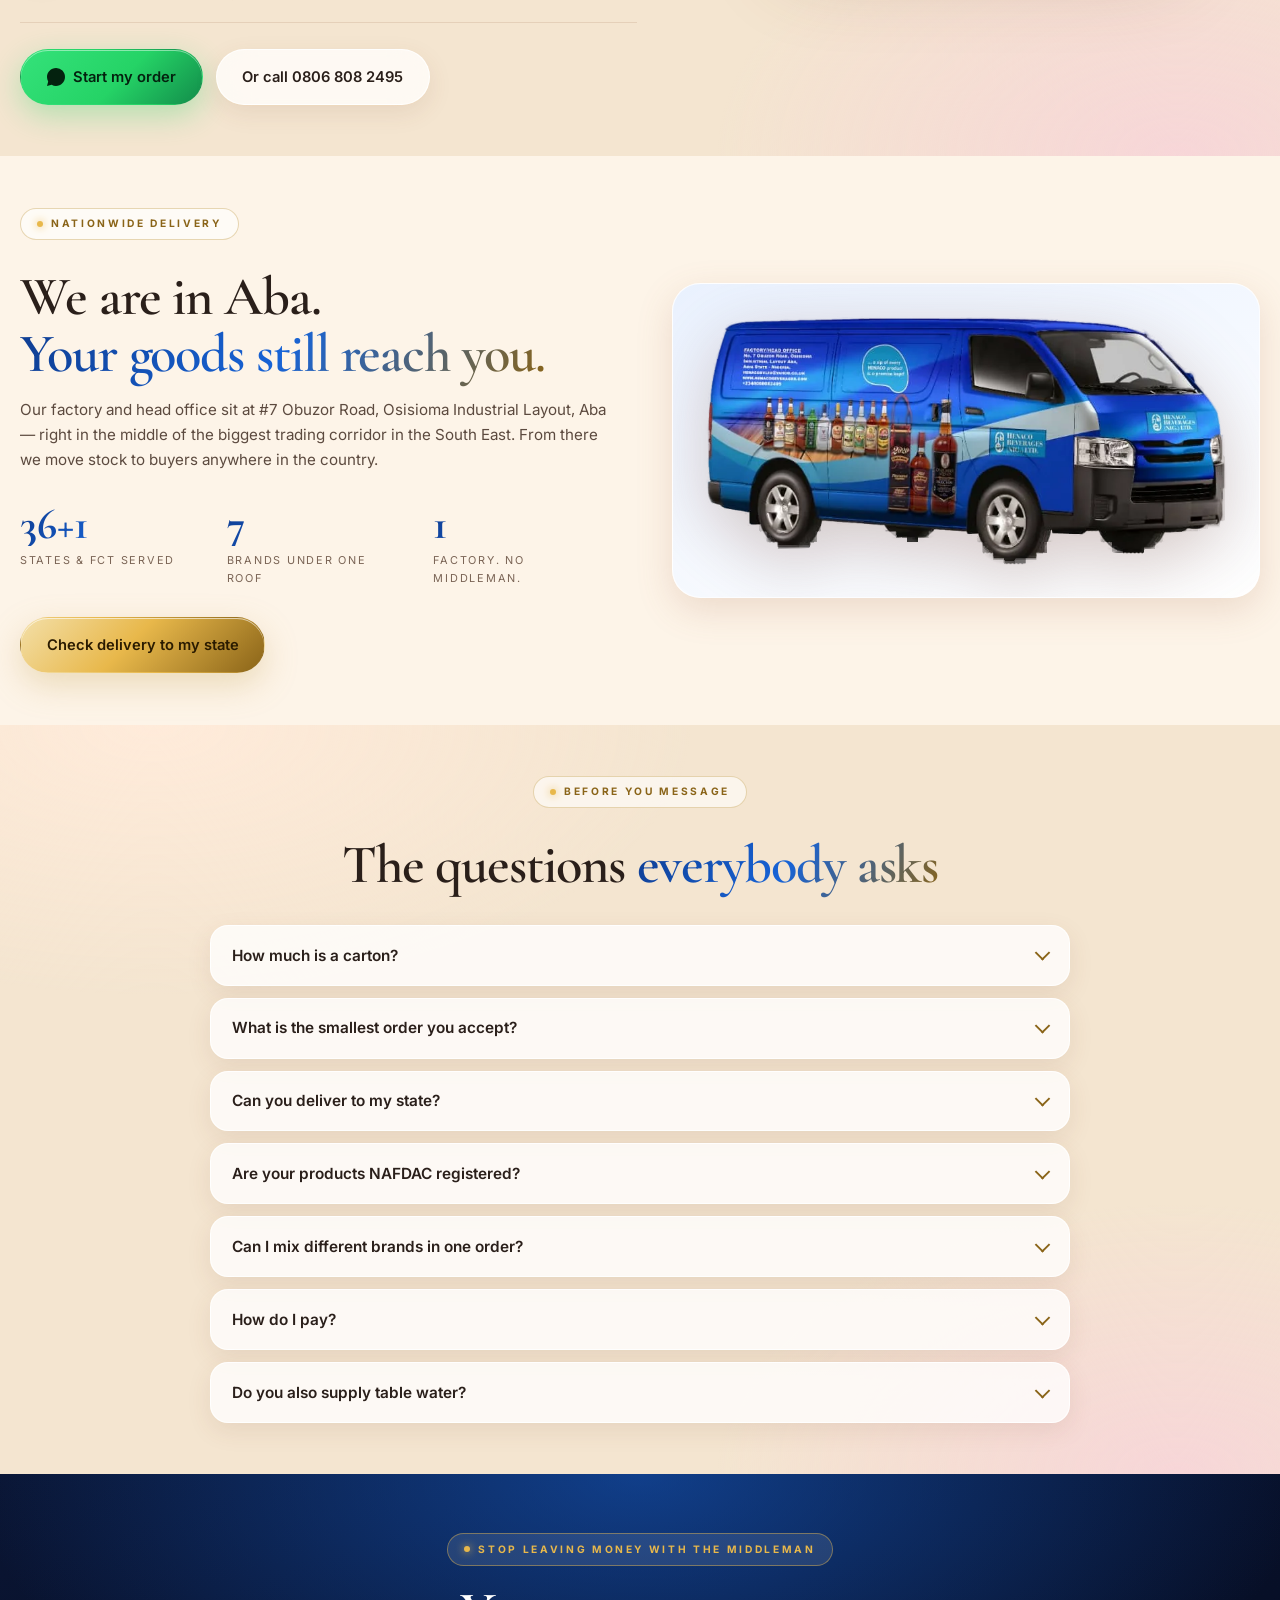
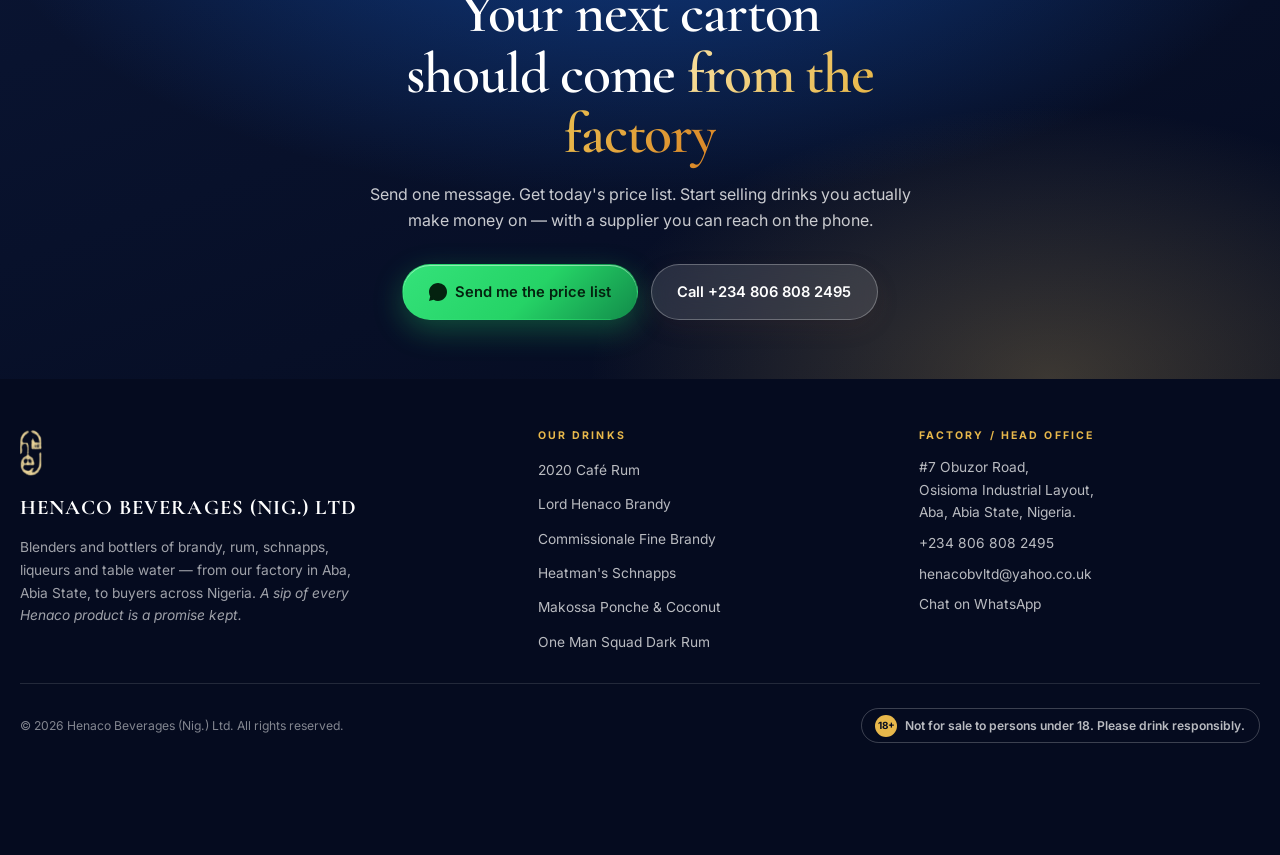
==== commit fb860430: "perf: 75% lighter on mobile, age gate on the homepage only Measured first: the hero video was 2748 K" ====
--- a/index.html
+++ b/index.html
@@ -23,7 +23,7 @@
 
 <link rel="preconnect" href="https://fonts.googleapis.com">
 <link rel="preconnect" href="https://fonts.gstatic.com" crossorigin>
-<link href="https://fonts.googleapis.com/css2?family=Cormorant+Garamond:wght@500;600;700&family=Inter:wght@400;500;600;700&display=swap" rel="stylesheet">
+<link href="https://fonts.googleapis.com/css2?family=Cormorant+Garamond:wght@600;700&family=Inter:wght@400;600;700&display=swap" rel="stylesheet">
 <link rel="stylesheet" href="css/theme.css" />
 <link rel="icon" href="favicon.ico" sizes="any">
 <link rel="icon" type="image/png" sizes="32x32" href="favicon-32.png">
@@ -116,11 +116,11 @@
          so they never wash across the copy. -->
     <div class="hero-visual">
       <video class="hero-video" id="heroVideo"
-             autoplay muted loop playsinline preload="none"
+             muted loop playsinline preload="none"
              poster="video/hero-vortex-poster.jpg"
-             aria-hidden="true" tabindex="-1">
-        <source src="video/hero-vortex.mp4" type="video/mp4">
-      </video>
+             data-src="video/hero-vortex.mp4"
+             data-src-mobile="video/hero-vortex-mobile.mp4"
+             aria-hidden="true" tabindex="-1"></video>
       <div class="portal-layer" id="portalLayer" aria-hidden="true"></div>
     </div>
 
--- a/css/theme.css
+++ b/css/theme.css
@@ -233,7 +233,7 @@
   border-radius: 999px;
   padding: .5rem .95rem;
   font-size: .76rem;
-  font-weight: 500;
+  font-weight: 600;
   color: var(--c-ink);
   box-shadow: var(--sh-soft);
   transition: background .25s, color .25s, transform .25s;
@@ -265,8 +265,8 @@
   width: min(100% - 2.5rem, var(--maxw));
   margin-inline: auto;
   display: grid;
-  grid-template-columns: minmax(0, .92fr) minmax(0, 1.08fr);
-  gap: clamp(1.5rem, 4vw, 3.5rem);
+  grid-template-columns: minmax(0, 1.46fr) minmax(0, 1fr);
+  gap: clamp(1.5rem, 3vw, 2.75rem);
   align-items: center;
   padding-top: clamp(.5rem, 2vw, 1.5rem);
 }
@@ -277,8 +277,8 @@
   position: relative;
   border-radius: var(--r-xl);
   overflow: hidden;
-  aspect-ratio: 4 / 5;
-  max-height: 76vh;
+  aspect-ratio: 8 / 7;
+  max-height: 80vh;
   background: var(--c-navy-deep);
   border: 1px solid rgba(255,255,255,.6);
   box-shadow: var(--sh-deep), 0 0 0 1px rgba(160,110,80,.10);
@@ -312,7 +312,7 @@
 
 .flyer {
   position: absolute; top: 0; left: 0;
-  width: 118px;
+  width: 132px;
   transform-origin: 50% 50%;
   will-change: transform, opacity;
   filter: drop-shadow(0 16px 30px rgba(0,0,0,.6));
@@ -357,9 +357,9 @@
 @keyframes blip { 0%,100% { opacity: 1; } 50% { opacity: .28; } }
 
 .hero-body h1 {
-  font-size: clamp(2.5rem, 5.4vw, 4.9rem);
-  line-height: .95;
-  max-width: 13ch;
+  font-size: clamp(2.5rem, 5.9vw, 5.4rem);
+  line-height: .94;
+  max-width: 15ch;
 }
 .hero-body h1 .glow {
   background: linear-gradient(120deg, var(--c-blue-deep) 0%, var(--c-blue) 45%, var(--c-gold-deep) 100%);
@@ -369,7 +369,7 @@
 }
 .hero-body .sub {
   margin-top: 1.1rem;
-  max-width: 46ch;
+  max-width: 45ch;
   font-size: clamp(.95rem, 1.15vw, 1.06rem);
   color: var(--c-ink-soft);
 }
@@ -983,6 +983,10 @@
    AGE GATE — 18+ confirmation
    Content stays in the DOM behind it so crawlers still index.
    ============================================================ */
+/* An author `display` beats the browser's own [hidden] rule, so the
+   gate must opt back out explicitly — without this it never closes. */
+.age-gate[hidden] { display: none !important; }
+
 .age-gate {
   position: fixed;
   inset: 0;
@@ -1212,3 +1216,53 @@
 }
 .why.has-media h3,
 .why.has-media p { padding-inline: 1.5rem; }
+
+/* ============================================================
+   CONTAINMENT — the page never scrolls sideways, on any device
+   ------------------------------------------------------------
+   overflow-x on <body> alone is not enough: if the viewport itself
+   is the scroll container, a wide child still drags the page. Clip
+   on the root, and give every element that can exceed its box an
+   explicit ceiling.
+   ============================================================ */
+html {
+  max-width: 100%;
+  overflow-x: clip;              /* clip beats hidden: no scroll container */
+}
+@supports not (overflow: clip) {
+  html { overflow-x: hidden; }
+}
+body { max-width: 100%; overflow-x: clip; }
+@supports not (overflow: clip) {
+  body { overflow-x: hidden; }
+}
+
+/* nothing may out-grow its column */
+img, video, svg, iframe, table, figure { max-width: 100%; }
+/* long words / URLs / product codes cannot push a card wide */
+h1, h2, h3, h4, p, li, a, address, summary, span, b, em, small {
+  overflow-wrap: break-word;
+  word-break: break-word;
+}
+/* grid and flex children default to min-content width; let them shrink */
+.grid > *, .hero-stage > *, .pp-stage > *, .pp-cols > *,
+.split > *, .order-layout > *, .foot-grid > * { min-width: 0; }
+
+/* the marquee is deliberately wider than the screen — it must clip,
+   never scroll the page */
+.marquee { max-width: 100vw; }
+
+/* absolutely-positioned decoration must not extend the page box */
+.hero, .hero-visual, .cta-strip, .section { max-width: 100%; }
+
+/* very small phones (320px and down) */
+@media (max-width: 360px) {
+  .container { width: calc(100% - 1.6rem); }
+  .hero-bar  { width: calc(100% - 1.6rem); }
+  .hero-stage { width: calc(100% - 1.6rem); }
+  .crumbs, .pp-stage { width: calc(100% - 1.6rem); }
+  .hero-body h1 { font-size: 2rem; }
+  .prod-spec b { font-size: .6rem; }
+  .mobile-bar .btn { font-size: .78rem; padding: .75rem .6rem; }
+  .hero-proof { grid-template-columns: 1fr; }
+}
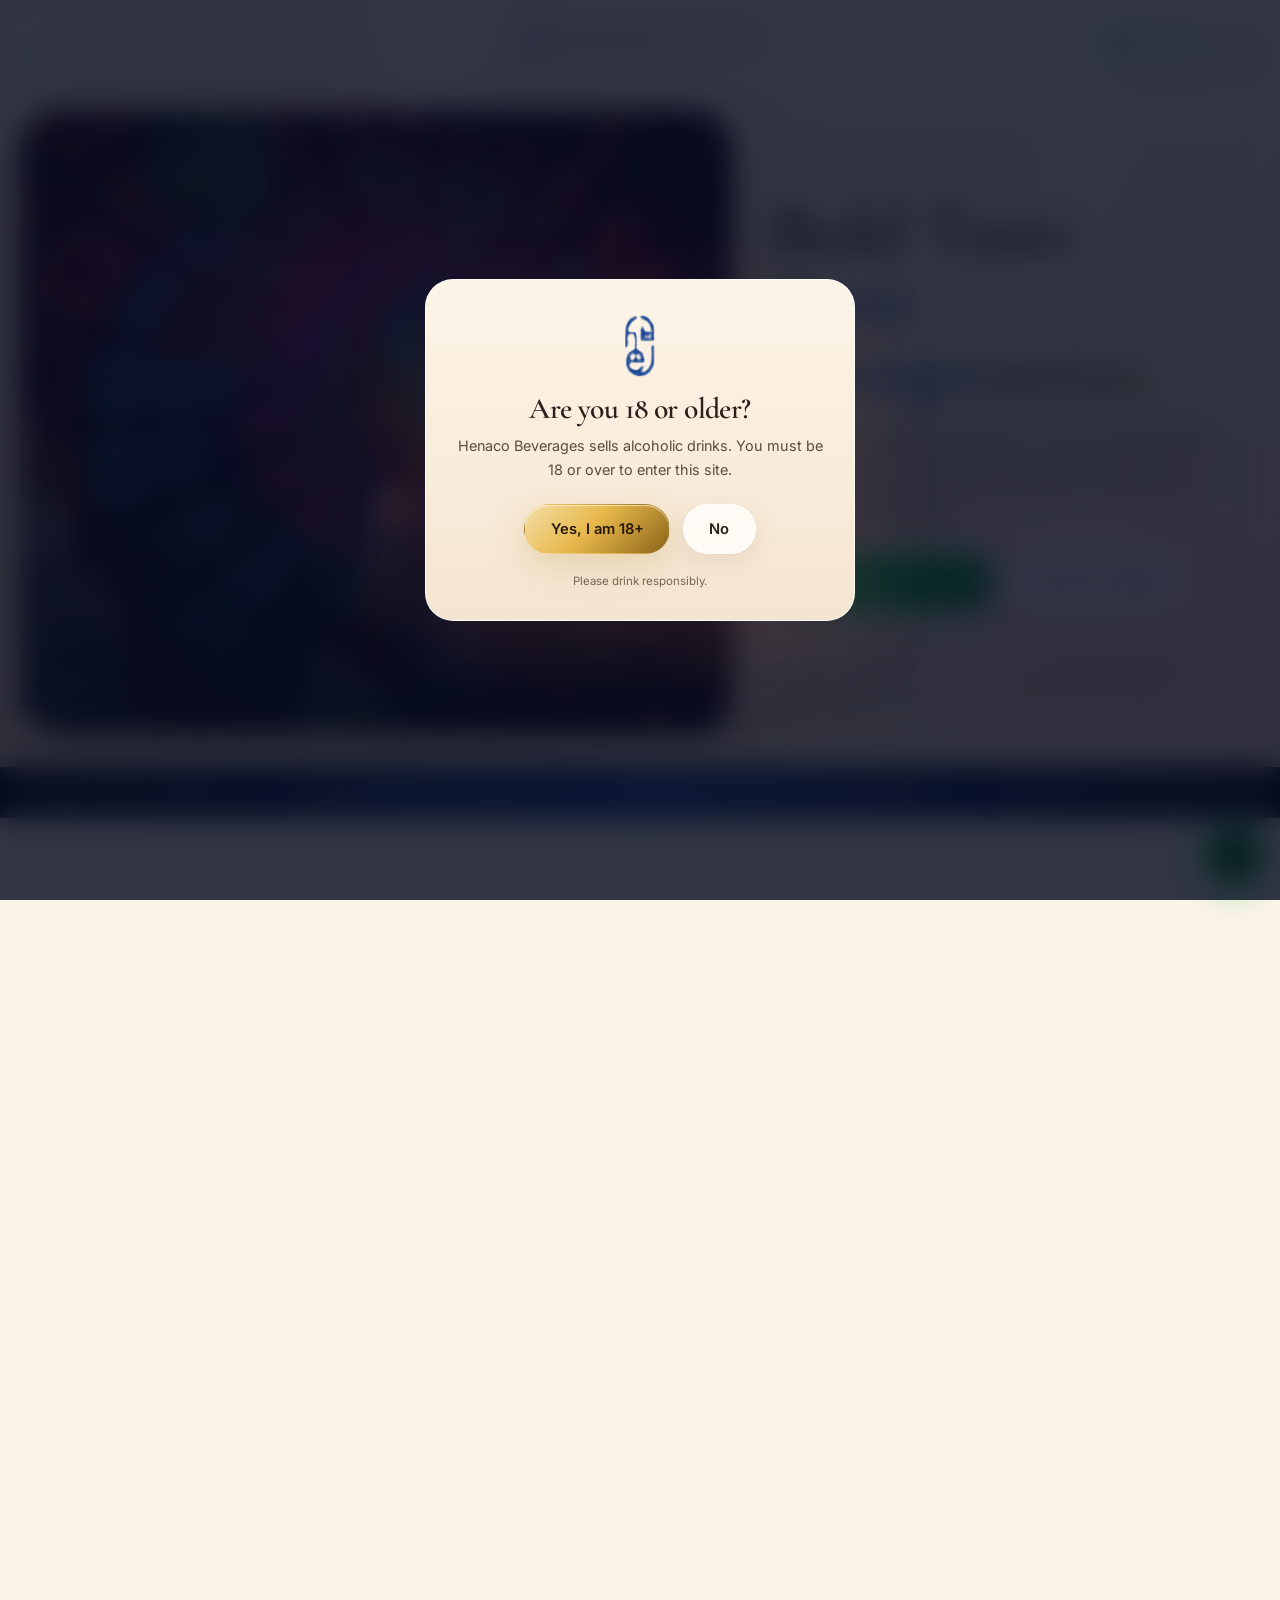
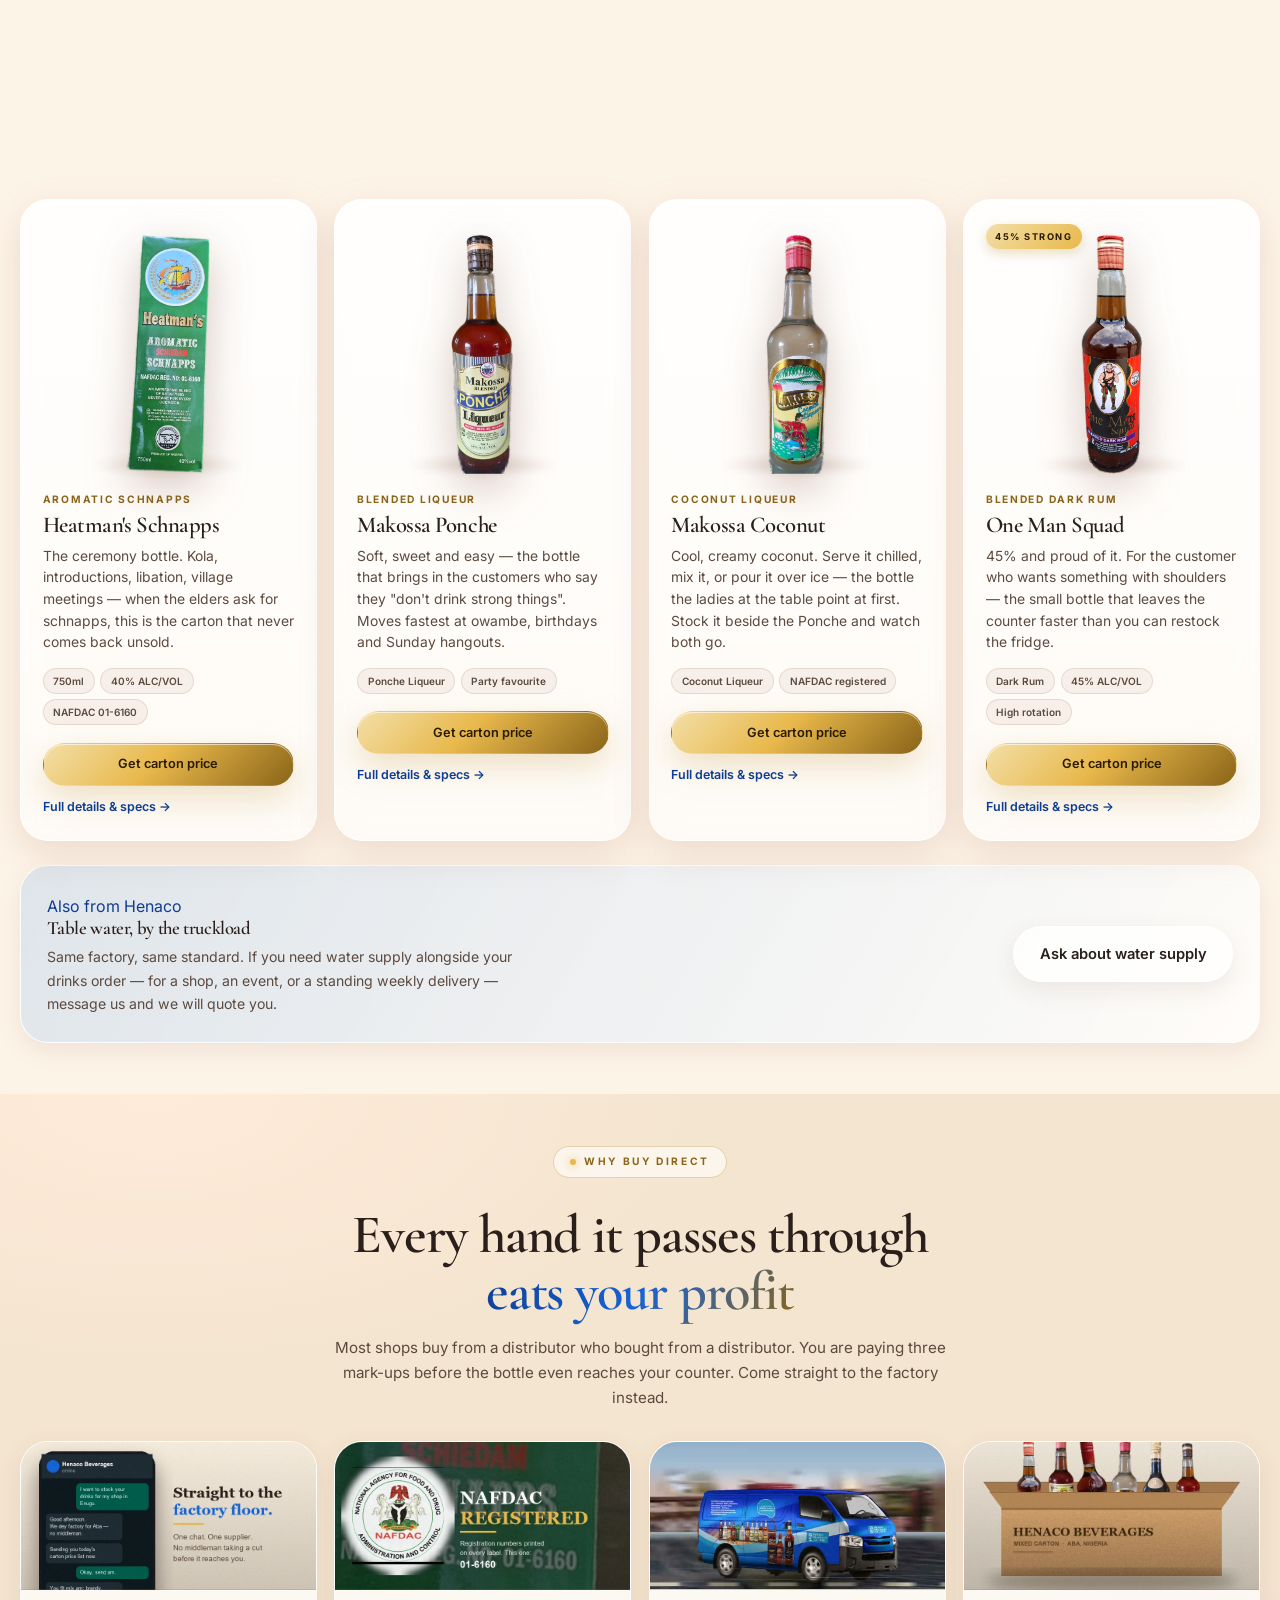
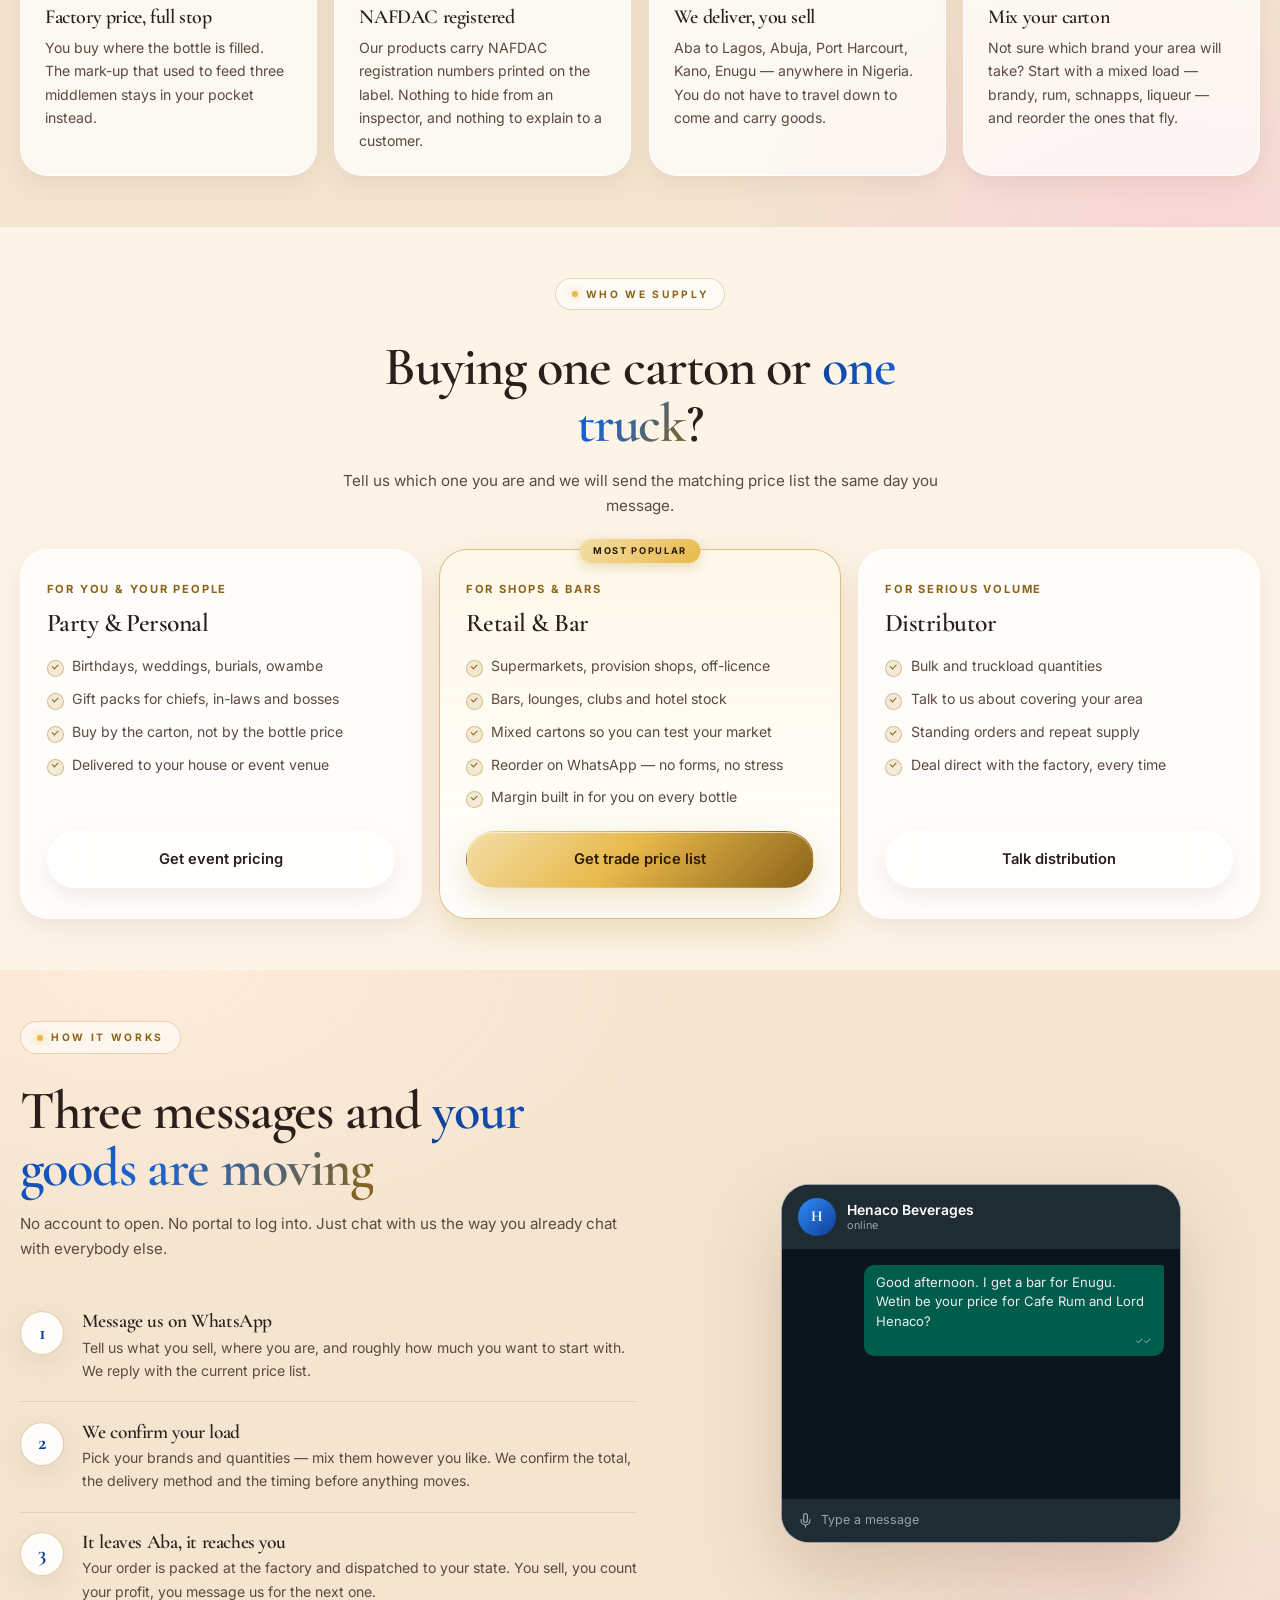
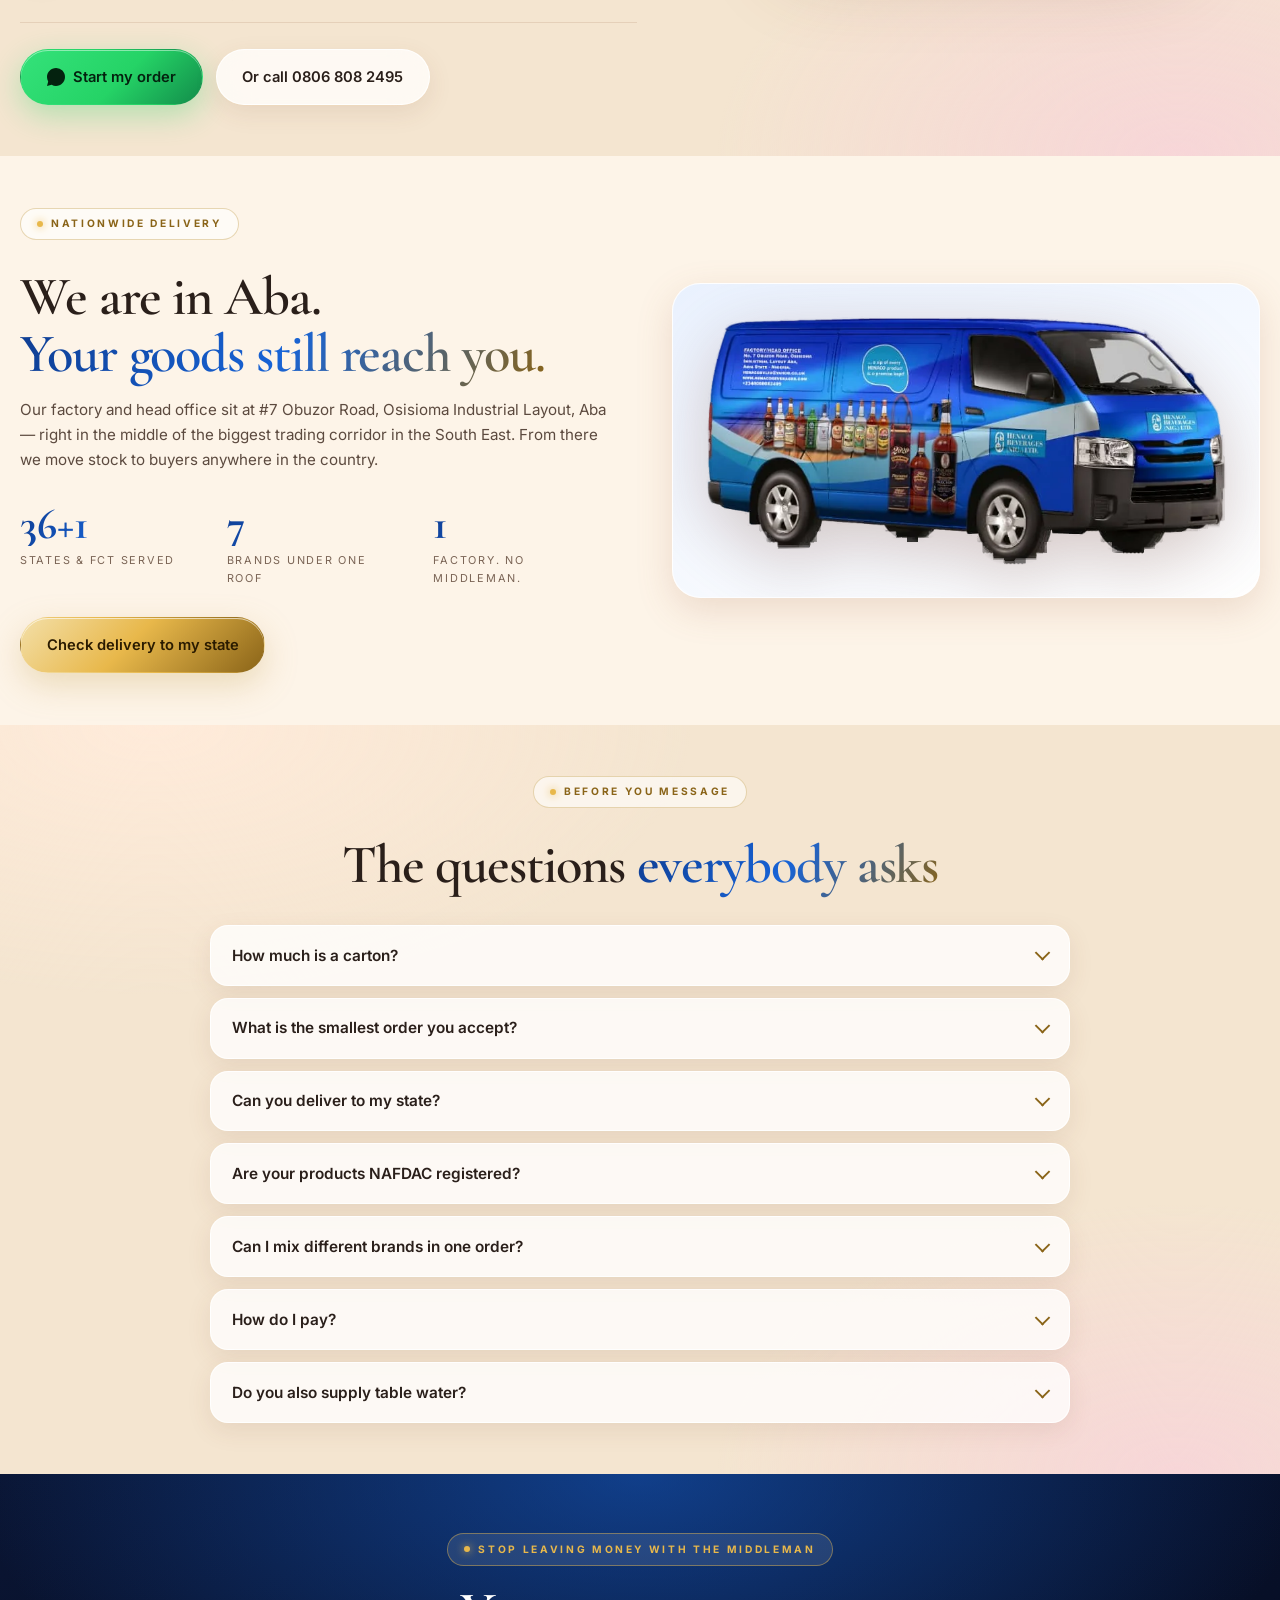
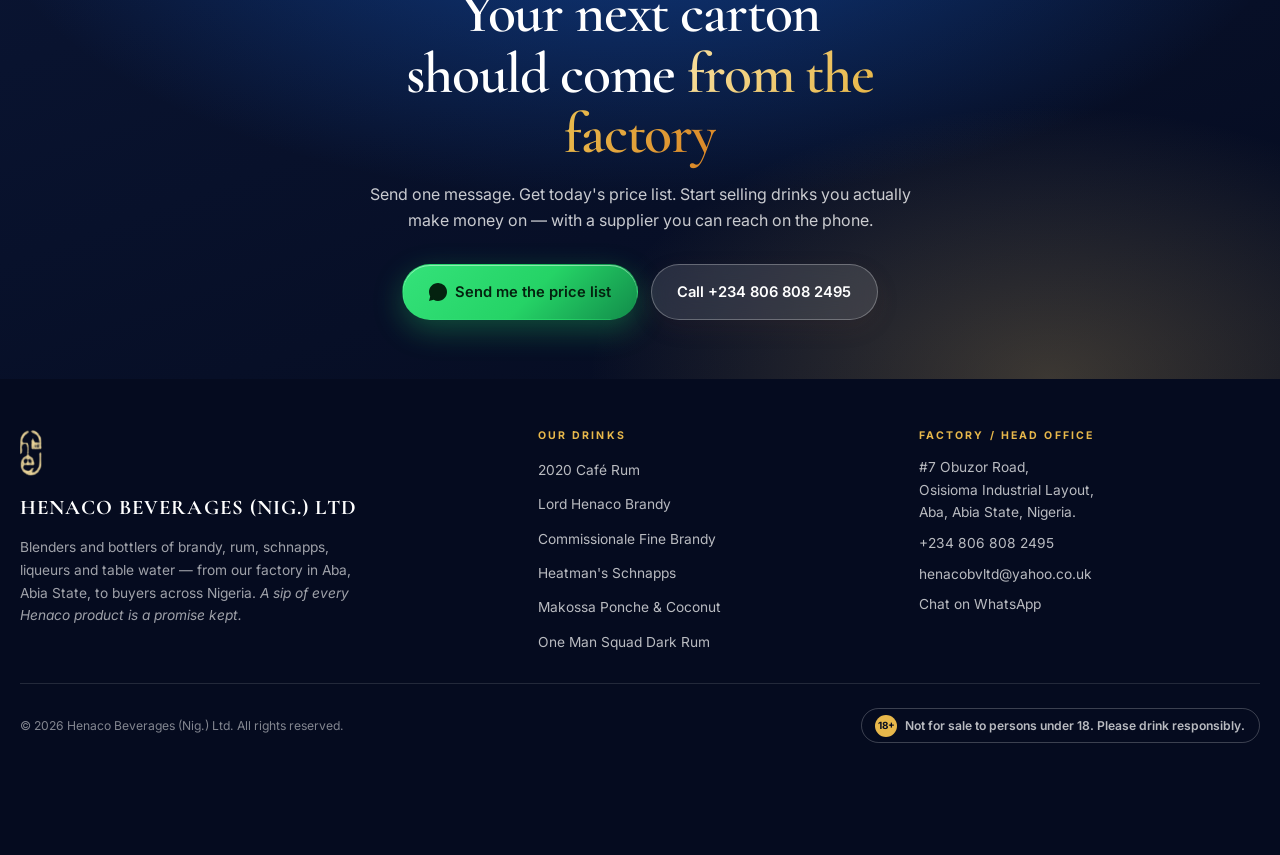
==== commit bb65a40d: "fix: pull three NAFDAC numbers I could not actually read Re-read the company banner at full resoluti" ====
--- a/index.html
+++ b/index.html
@@ -218,7 +218,7 @@
         <span class="kind">Blended Brandy</span>
         <h3><a class="prod-link" href="lord-henaco-brandy.html">Lord Henaco Brandy</a></h3>
         <p class="pitch">Full-bodied brandy at 43% — warm, straight-talking, and priced so a bar can pour it all night and still make money on every glass.</p>
-        <div class="prod-spec"><b>75cl</b><b>43% ALC/VOL</b><b>NAFDAC 01-5341</b></div>
+        <div class="prod-spec"><b>75cl</b><b>43% ALC/VOL</b><b>NAFDAC registered</b></div>
         <a class="btn btn-gold btn-sm" data-wa="Hello Henaco Beverages, please send me the carton price for Lord Henaco Blended Brandy (75cl)." href="#" target="_blank" rel="noopener">Get carton price</a>
       <a class="prod-more" href="lord-henaco-brandy.html">Full details &amp; specs &rarr;</a>
       </article>
@@ -231,7 +231,7 @@
         <span class="kind">Blended Fine Brandy</span>
         <h3><a class="prod-link" href="commissionale-fine-brandy.html">Commissionale</a></h3>
         <p class="pitch">Our dress-up bottle. Gold capsule, classic label, fine blended brandy inside — the bottle that makes a shelf look expensive and gives you the fattest margin on the row.</p>
-        <div class="prod-spec"><b>70cl</b><b>Fine Brandy</b><b>NAFDAC A1-5139</b></div>
+        <div class="prod-spec"><b>70cl</b><b>Fine Brandy</b><b>NAFDAC registered</b></div>
         <a class="btn btn-gold btn-sm" data-wa="Hello Henaco Beverages, please send me the carton price for Commissionale Blended Fine Brandy (70cl)." href="#" target="_blank" rel="noopener">Get carton price</a>
       <a class="prod-more" href="commissionale-fine-brandy.html">Full details &amp; specs &rarr;</a>
       </article>
@@ -267,7 +267,7 @@
         <span class="kind">Coconut Liqueur</span>
         <h3><a class="prod-link" href="makossa-coconut-liqueur.html">Makossa Coconut</a></h3>
         <p class="pitch">Cool, creamy coconut. Serve it chilled, mix it, or pour it over ice — the bottle the ladies at the table point at first. Stock it beside the Ponche and watch both go.</p>
-        <div class="prod-spec"><b>Coconut Liqueur</b><b>NAFDAC 01-3448</b></div>
+        <div class="prod-spec"><b>Coconut Liqueur</b><b>NAFDAC registered</b></div>
         <a class="btn btn-gold btn-sm" data-wa="Hello Henaco Beverages, please send me the carton price for Makossa Coconut Liqueur." href="#" target="_blank" rel="noopener">Get carton price</a>
       <a class="prod-more" href="makossa-coconut-liqueur.html">Full details &amp; specs &rarr;</a>
       </article>
@@ -511,7 +511,7 @@
       </details>
       <details class="faq-item reveal">
         <summary>Are your products NAFDAC registered?</summary>
-        <div class="faq-a">Yes. Our products carry NAFDAC registration numbers printed on the labels — for example Heatman's Aromatic Schiedam Schnapps (01-6160), Makossa Coconut Liqueur (01-3448), Lord Henaco Brandy (01-5341) and Commissionale Fine Brandy (A1-5139).</div>
+        <div class="faq-a">Yes. Our products carry NAFDAC registration numbers printed on the labels — for example Heatman's Aromatic Schiedam Schnapps carries 01-6160. Ask us on WhatsApp for the registration number of any product you are stocking.</div>
       </details>
       <details class="faq-item reveal">
         <summary>Can I mix different brands in one order?</summary>
--- a/css/theme.css
+++ b/css/theme.css
@@ -312,7 +312,7 @@
 
 .flyer {
   position: absolute; top: 0; left: 0;
-  width: 132px;
+  width: 132px;   /* JS re-sizes this to ~20% of the panel */
   transform-origin: 50% 50%;
   will-change: transform, opacity;
   filter: drop-shadow(0 16px 30px rgba(0,0,0,.6));
@@ -948,7 +948,7 @@
   .brandmark-txt strong { font-size: .82rem; letter-spacing: .04em; }
   .hero-body h1 { font-size: clamp(2.2rem, 10.5vw, 3.2rem); }
   .hero-visual { aspect-ratio: 1 / 1; max-height: 42vh; border-radius: var(--r-lg); }
-  .flyer { width: 100px; }
+  .flyer { width: 68px; }
   .hero-proof { font-size: .7rem; text-align: left; }
 
   .mobile-bar { display: flex; }
@@ -1266,3 +1266,79 @@
   .mobile-bar .btn { font-size: .78rem; padding: .75rem .6rem; }
   .hero-proof { grid-template-columns: 1fr; }
 }
+
+/* ============================================================
+   TOUCH — this site is overwhelmingly used on phones
+   ------------------------------------------------------------
+   Every tappable thing gets a 44px hit area, and the micro-caps
+   labels come up to a size that is actually readable at arm's
+   length on a handset.
+   ============================================================ */
+@media (max-width: 900px) {
+
+  /* ---- 44px hit areas ---- */
+  .glass-chip { min-height: 44px; padding-block: .6rem; }
+  .glass-icon-btn { width: 44px; height: 44px; }
+  .btn, .btn-sm { min-height: 46px; }
+  .prod h3 a.prod-link {
+    display: inline-block;
+    padding: .35rem 0;
+  }
+  .prod-more {
+    display: inline-flex;
+    align-items: center;
+    min-height: 44px;
+    margin-top: .2rem;
+  }
+  .foot li a,
+  .foot address a,
+  .crumbs a {
+    display: inline-flex;
+    align-items: center;
+    min-height: 44px;
+  }
+  .faq-item summary { min-height: 52px; display: flex; align-items: center; }
+  .mobile-bar .btn { min-height: 48px; }
+
+  /* ---- readable micro-labels ---- */
+  .eyebrow { font-size: .72rem; letter-spacing: .18em; }
+  .prod .kind, .pp-body .kind, .water-band .kind { font-size: .72rem; }
+  .tier .who { font-size: .74rem; }
+  .prod-spec b { font-size: .7rem; }
+  .prod-tag { font-size: .64rem; }
+  .rel-kind { font-size: .66rem; }
+  .stat span { font-size: .72rem; }
+  .hero-proof { font-size: .74rem; }
+  .brandmark-txt small { font-size: .68rem; letter-spacing: .2em; }
+  .marquee-track span { font-size: .8rem; }
+  .foot-bottom { font-size: .8rem; }
+
+  /* stop iOS blue-flashing every tap */
+  a, button { -webkit-tap-highlight-color: rgba(23, 99, 214, .12); }
+}
+
+/* hover effects must not stick on touch, where there is no pointer
+   to move away afterwards */
+@media (hover: none) {
+  .prod:hover .prod-media img,
+  .why.has-media:hover .why-media img,
+  .why.has-media:hover .why-media video { transform: none; }
+  .btn:hover, .why:hover, .tier:hover, .rel-card:hover { transform: none; }
+}
+
+@media (max-width: 900px) {
+  /* card titles need the full 44px, not 35 */
+  .prod h3 a.prod-link { padding: .72rem 0; }
+  /* phone / WhatsApp links written inline in prose are tap targets too */
+  .faq-a a, .pp-prose a, .step p a {
+    display: inline-flex;
+    align-items: center;
+    min-height: 44px;
+  }
+  /* the last of the sub-11px labels */
+  .prod-tag { font-size: .7rem; padding: .34rem .68rem; }
+  .tier-badge { font-size: .74rem; padding: .32rem .95rem; }
+  .age-card small { font-size: .78rem; }
+  .bub small { font-size: .68rem; }
+  .wa-name small { font-size: .74rem; }
+}
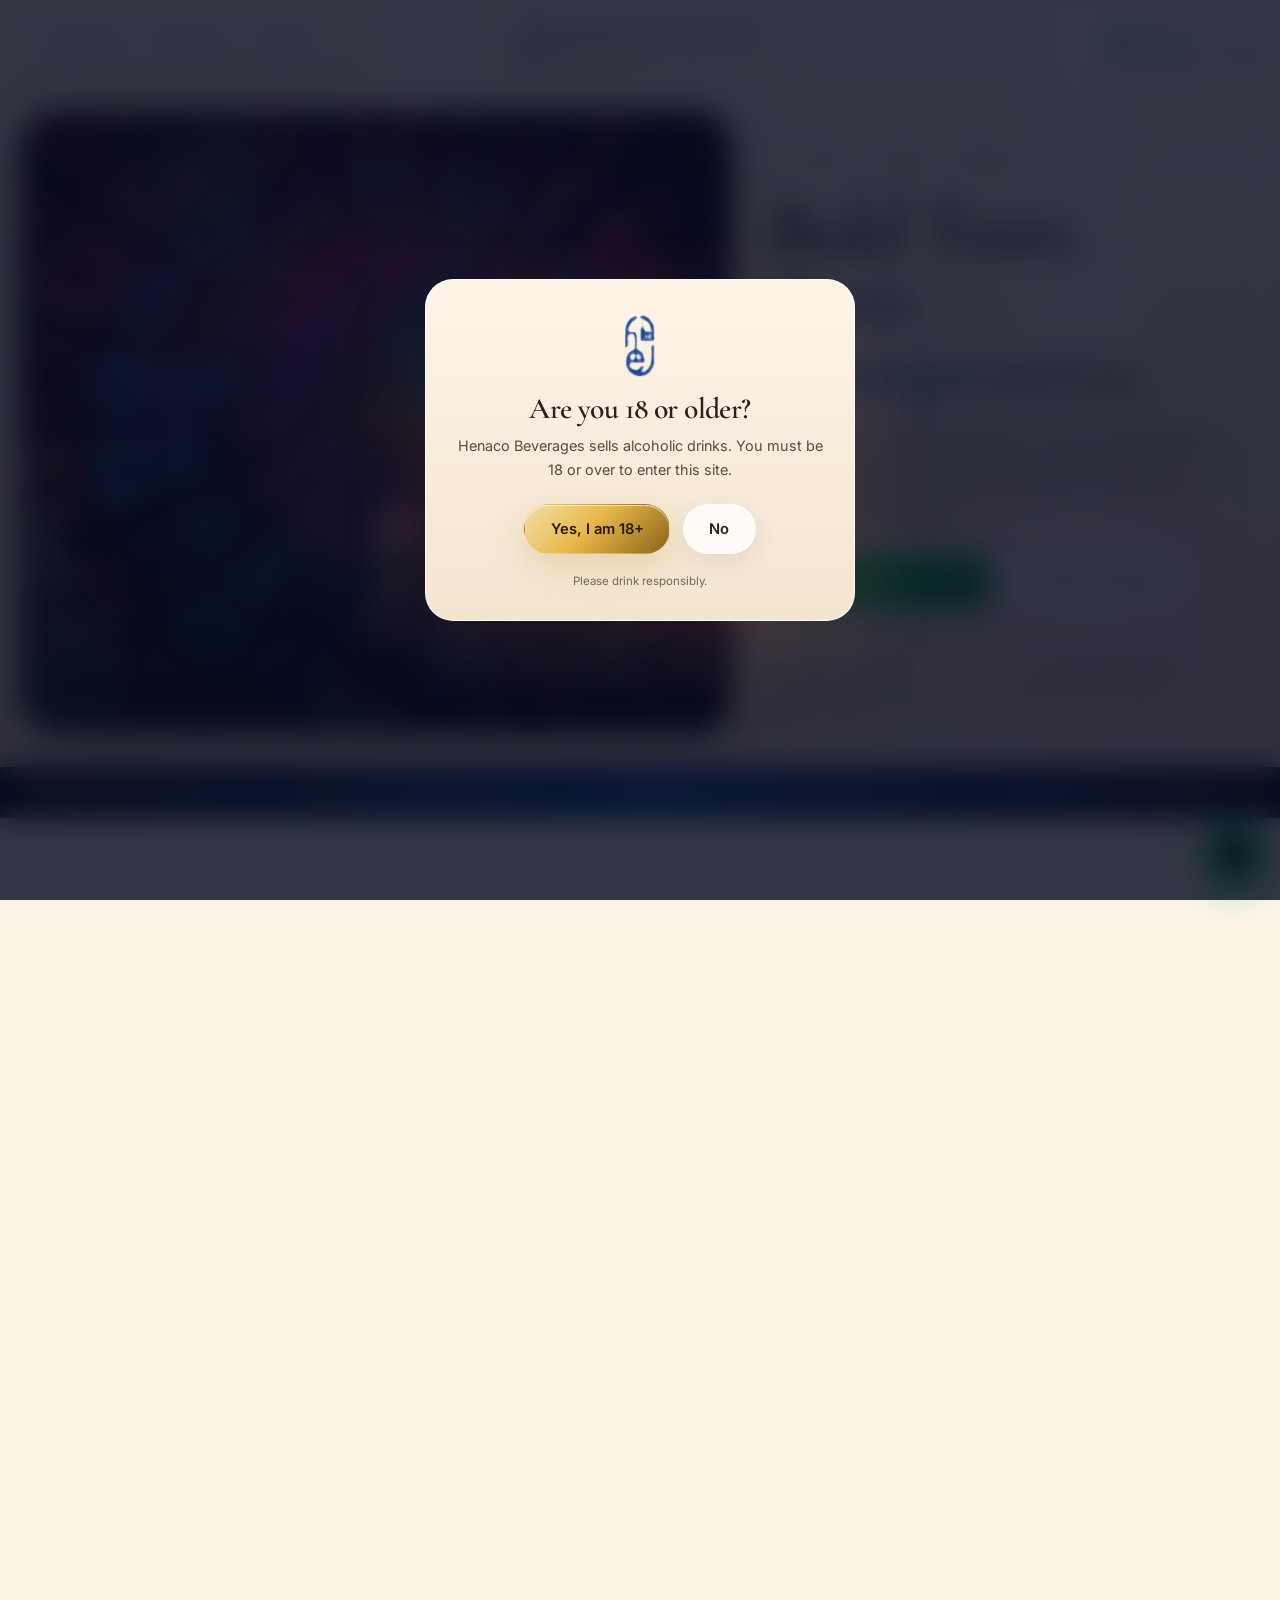
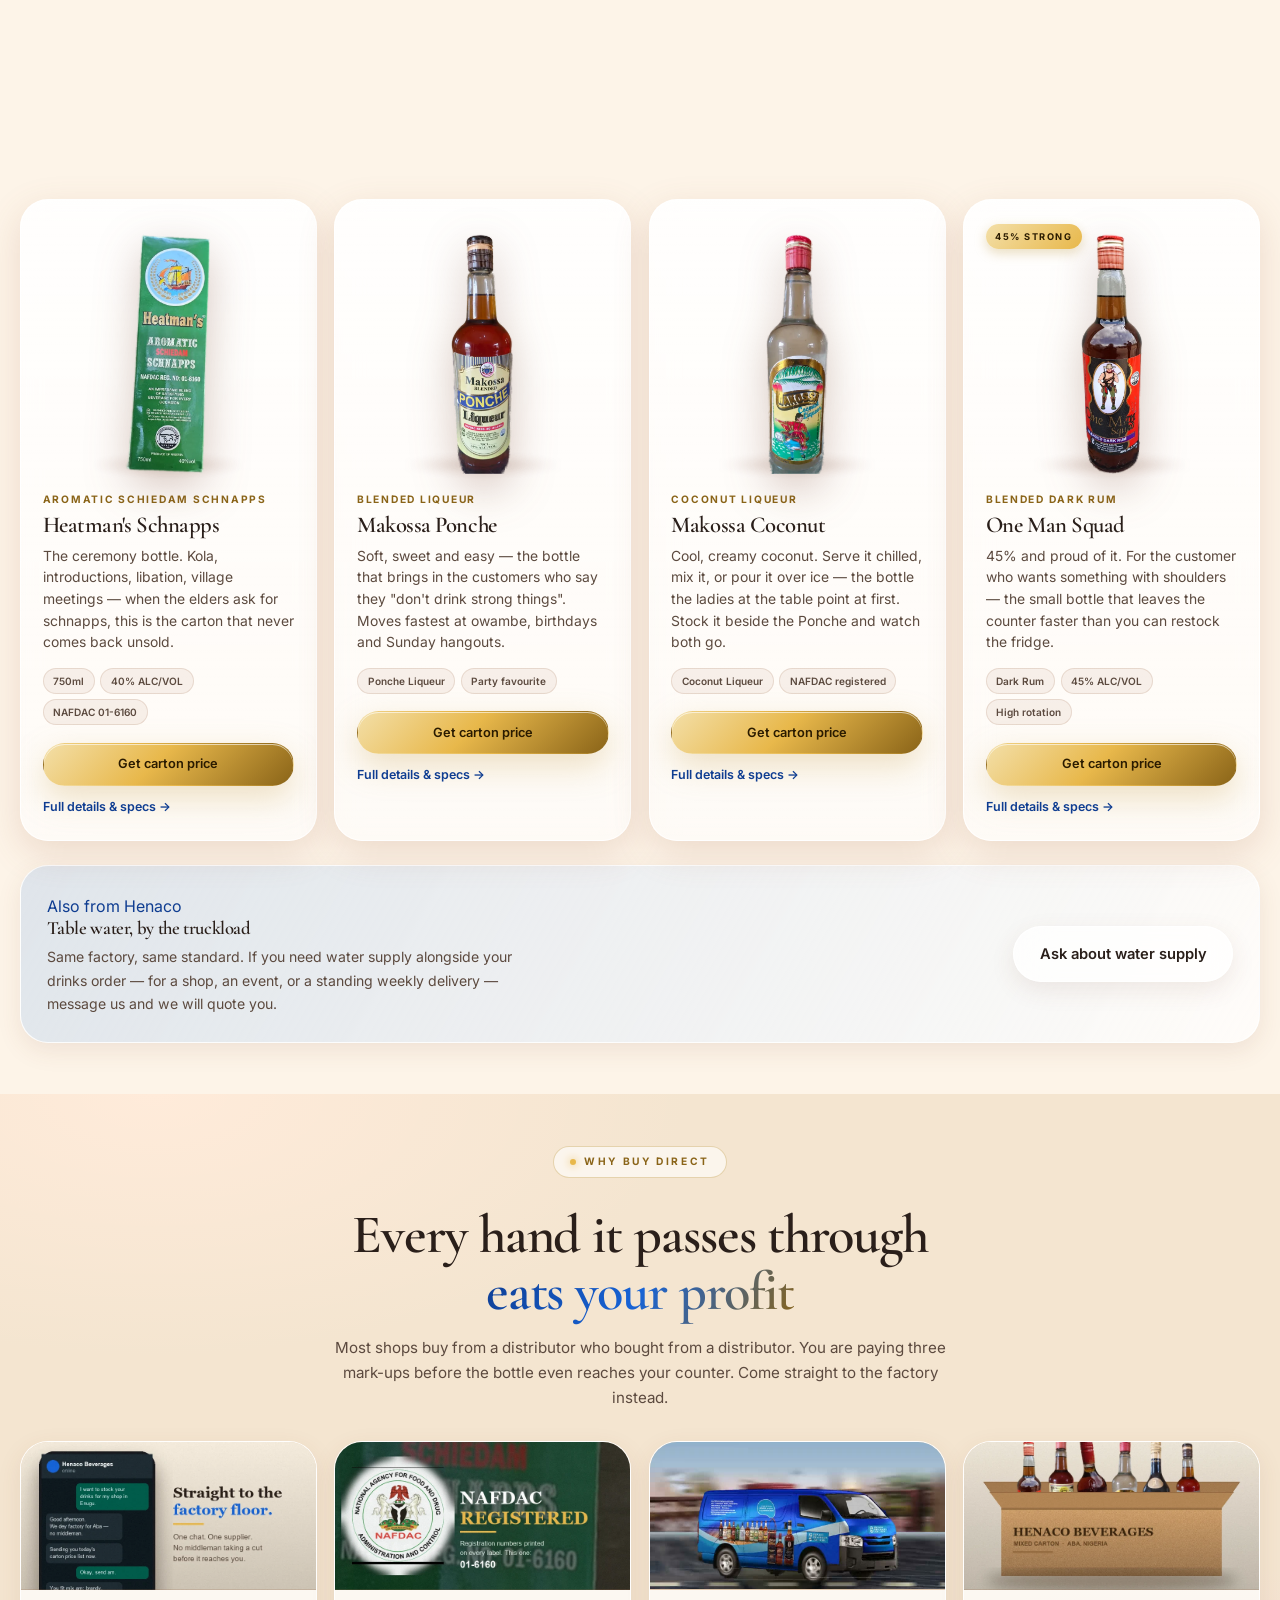
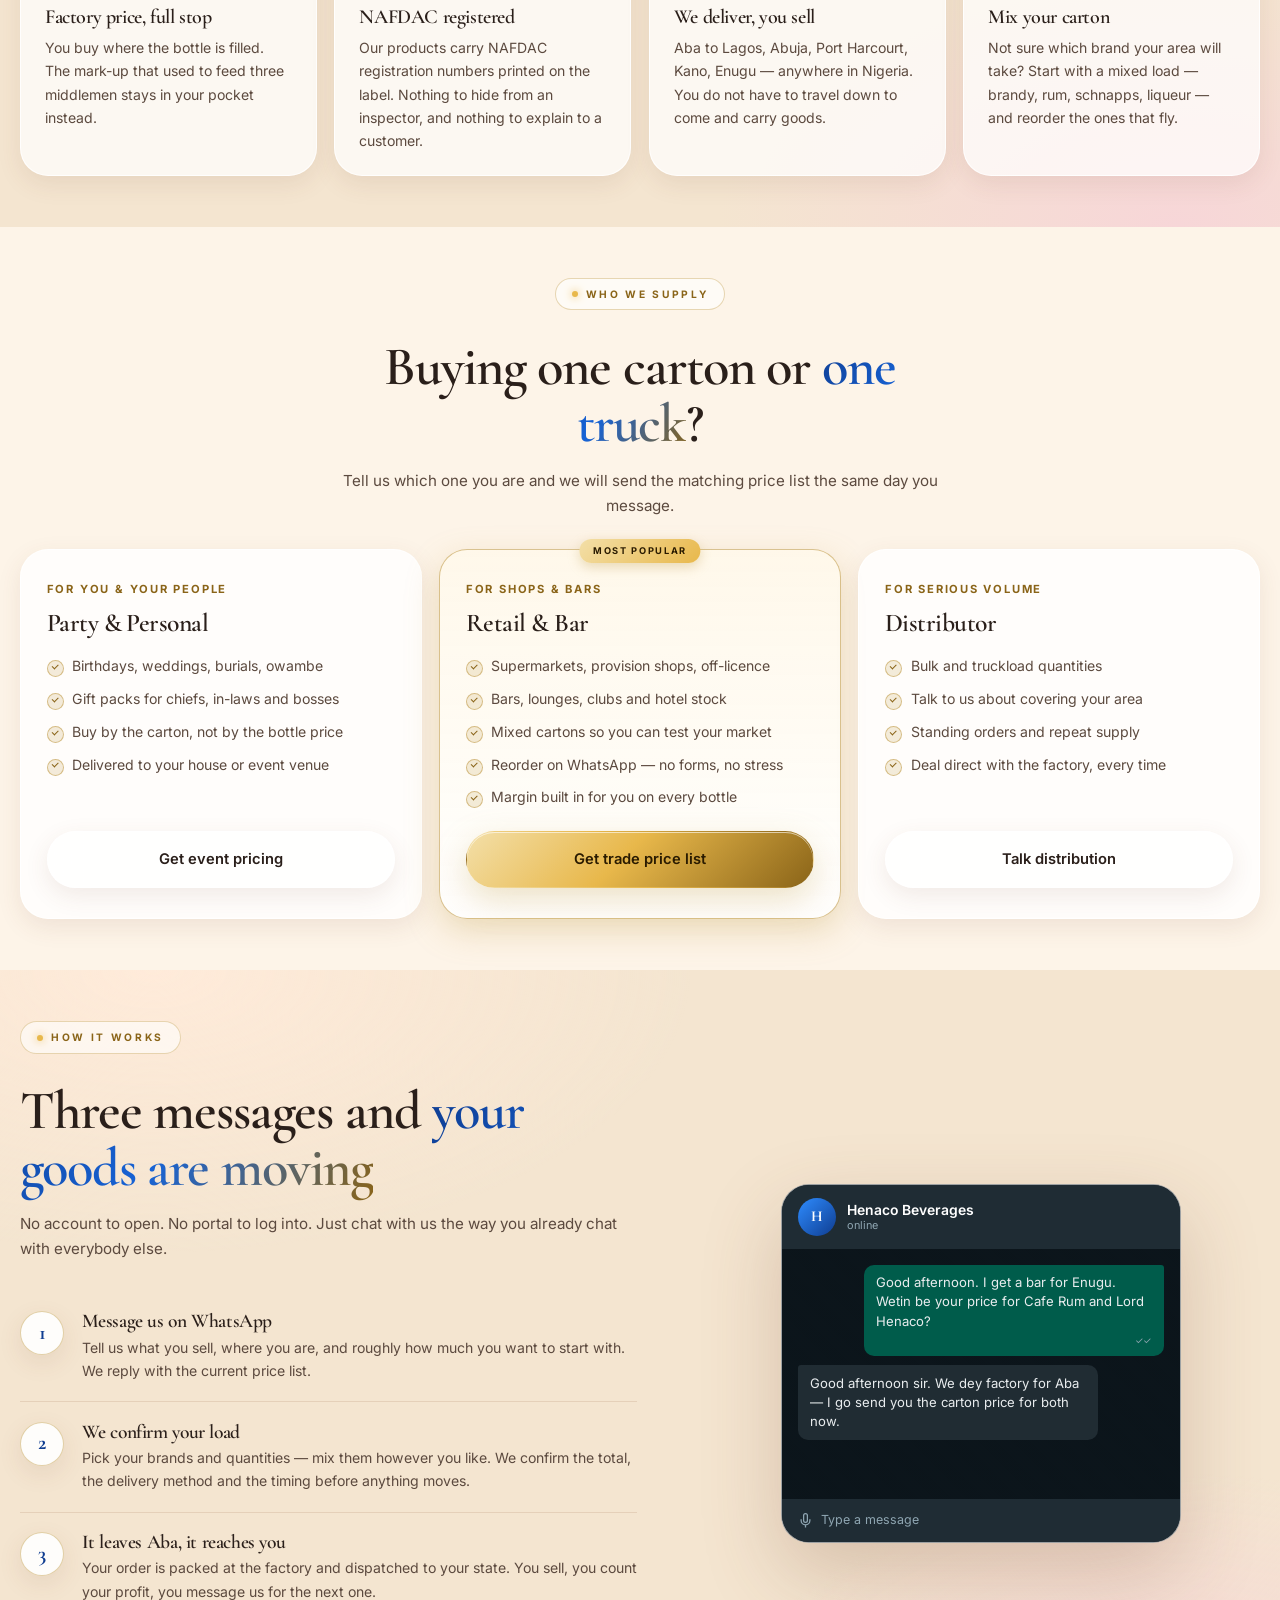
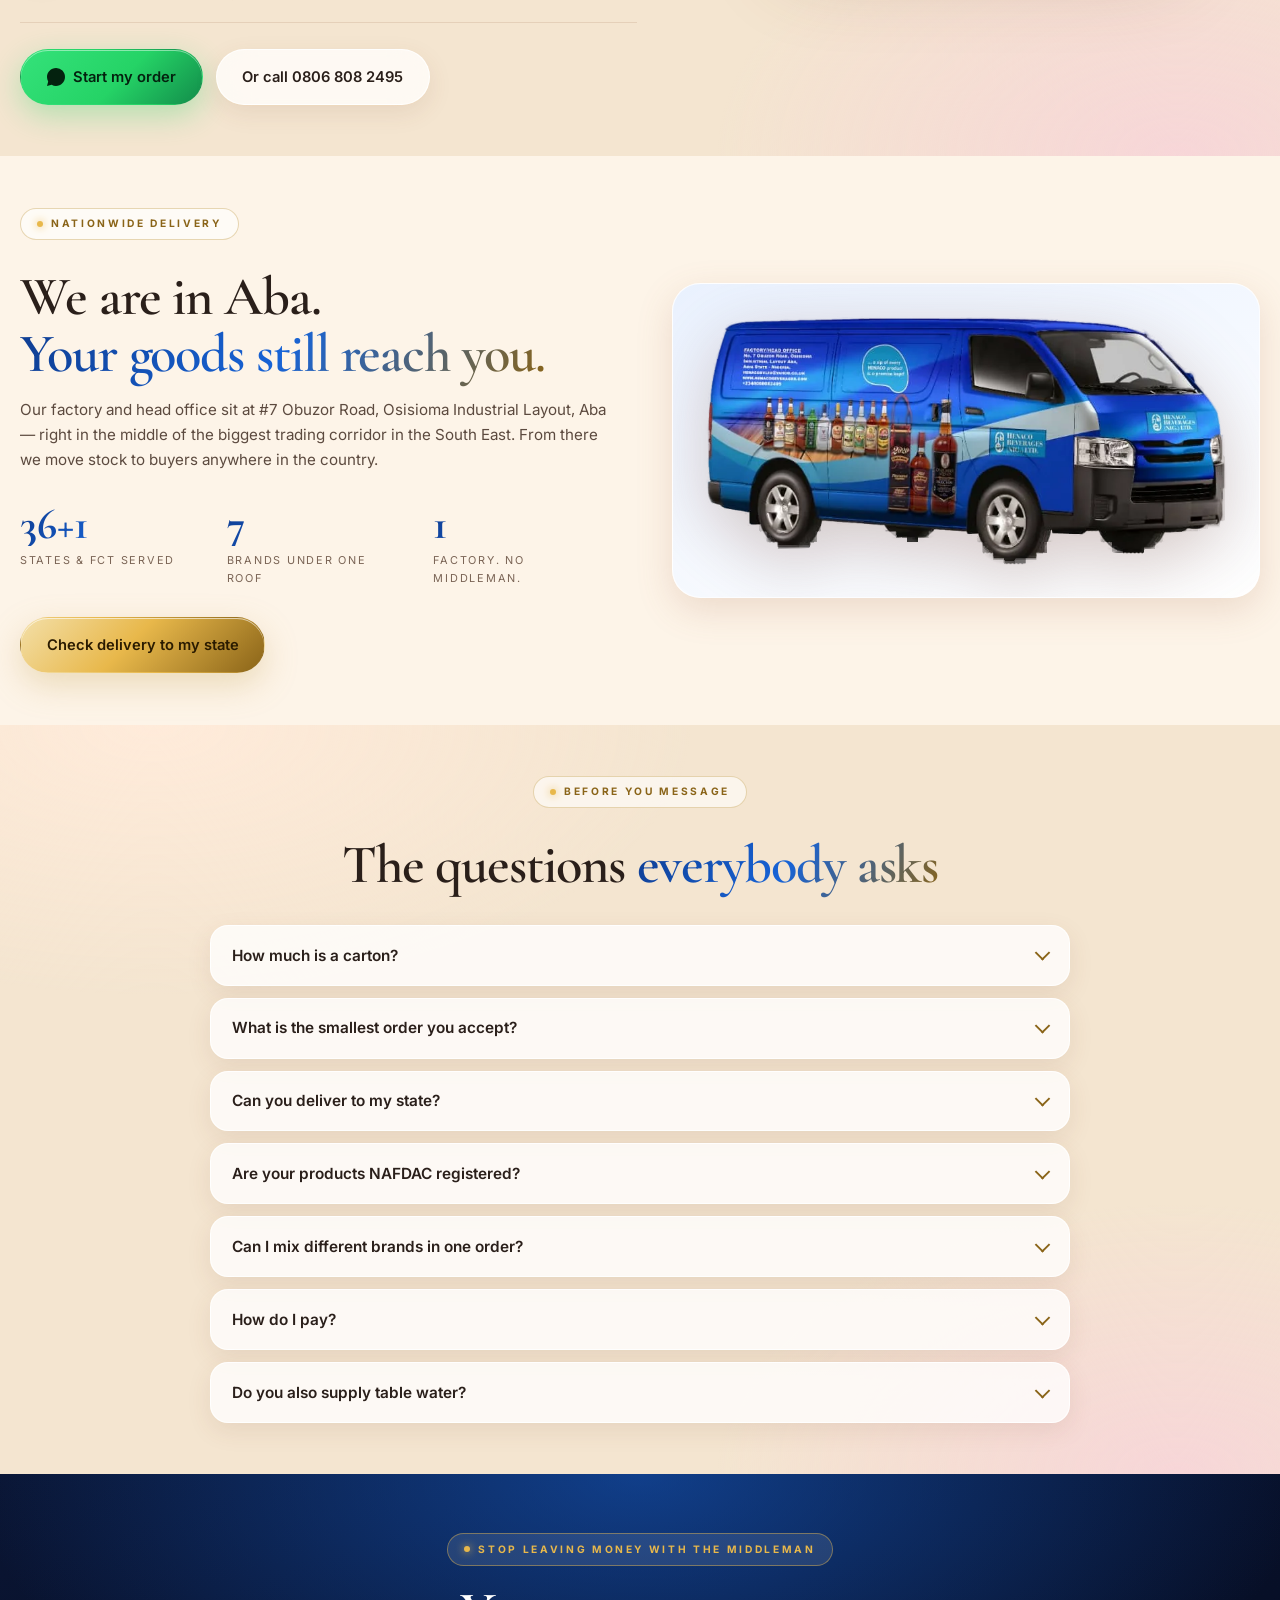
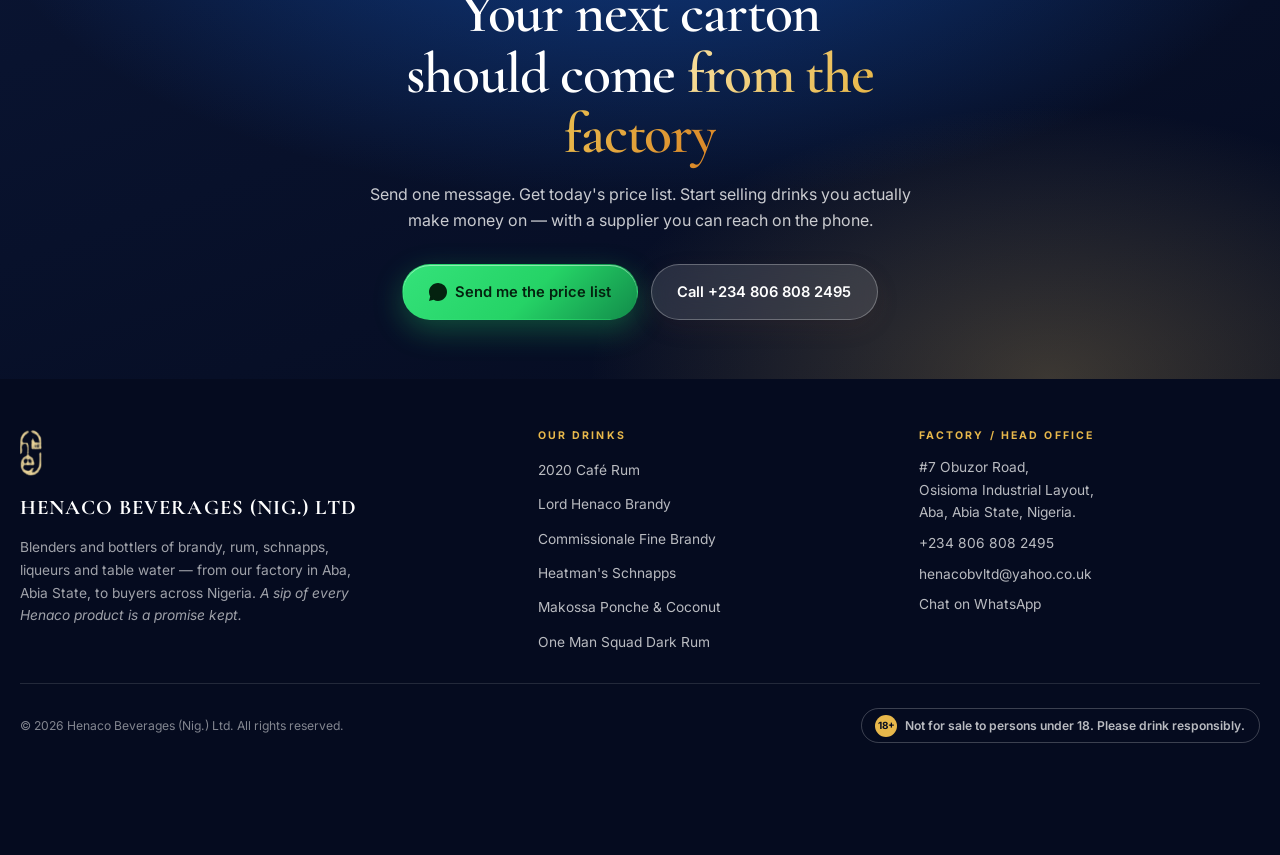
==== commit e35077f1: "fix: repoint the whole site at henacobeverages.com The custom domain is live and serving, but every " ====
--- a/index.html
+++ b/index.html
@@ -6,15 +6,15 @@
 <meta name="theme-color" content="#F4E5D0" />
 <meta name="format-detection" content="telephone=yes" />
 
-<title>Henaco Beverages — Brandy, Rum, Schnapps &amp; Liqueurs Direct From Our Aba Factory</title>
-<meta name="description" content="Buy NAFDAC-registered brandy, rum, schnapps and liqueurs direct from the Henaco Beverages factory in Aba, Abia State. Factory prices for shops, bars, lounges and event planners. Delivery nationwide. Order on WhatsApp." />
-<link rel="canonical" href="https://zaddywebbuilds.github.io/Henacobeverages/" />
+<title>Henaco Beverages — Factory-Direct Drinks From Aba, Nigeria</title>
+<meta name="description" content="Brandy, rum, schnapps and liqueurs direct from the Henaco factory in Aba. Factory prices for shops, bars and events. Nationwide delivery." />
+<link rel="canonical" href="https://henacobeverages.com/" />
 
 <meta property="og:type" content="website" />
 <meta property="og:title" content="Henaco Beverages — Factory-Direct Spirits From Aba, Nigeria" />
 <meta property="og:description" content="Brandy, rum, schnapps and liqueurs blended and bottled in Aba. Factory prices, NAFDAC registered, delivered nationwide. Order on WhatsApp." />
-<meta property="og:url" content="https://zaddywebbuilds.github.io/Henacobeverages/" />
-<meta property="og:image" content="https://zaddywebbuilds.github.io/Henacobeverages/images/scenes/og-share.jpg" />
+<meta property="og:url" content="https://henacobeverages.com/" />
+<meta property="og:image" content="https://henacobeverages.com/images/scenes/og-share.jpg" />
 <meta property="og:image:width" content="1200" />
 <meta property="og:image:height" content="630" />
 <meta property="og:image:alt" content="Henaco Beverages — Bold Taste. Zero Compromise." />
@@ -33,12 +33,12 @@
 {
   "@context": "https://schema.org",
   "@type": ["LocalBusiness", "Distillery"],
-  "@id": "https://zaddywebbuilds.github.io/Henacobeverages/#business",
+  "@id": "https://henacobeverages.com/#business",
   "name": "Henaco Beverages (Nig.) Ltd",
-  "url": "https://zaddywebbuilds.github.io/Henacobeverages/",
+  "url": "https://henacobeverages.com/",
   "telephone": "+2348068082495",
   "email": "henacobvltd@yahoo.co.uk",
-  "image": "https://zaddywebbuilds.github.io/Henacobeverages/images/scenes/og-share.jpg",
+  "image": "https://henacobeverages.com/images/scenes/og-share.jpg",
   "slogan": "Bold taste. Zero compromise.",
   "address": {
     "@type": "PostalAddress",
@@ -240,7 +240,7 @@
         <div class="prod-media">
           <img src="images/products/heatmans-schnapps.webp" alt="Heatman's Aromatic Schiedam Schnapps in green carton, 750ml" loading="lazy" width="277" height="772">
         </div>
-        <span class="kind">Aromatic Schnapps</span>
+        <span class="kind">Aromatic Schiedam Schnapps</span>
         <h3><a class="prod-link" href="heatmans-aromatic-schnapps.html">Heatman's Schnapps</a></h3>
         <p class="pitch">The ceremony bottle. Kola, introductions, libation, village meetings — when the elders ask for schnapps, this is the carton that never comes back unsold.</p>
         <div class="prod-spec"><b>750ml</b><b>40% ALC/VOL</b><b>NAFDAC 01-6160</b></div>
